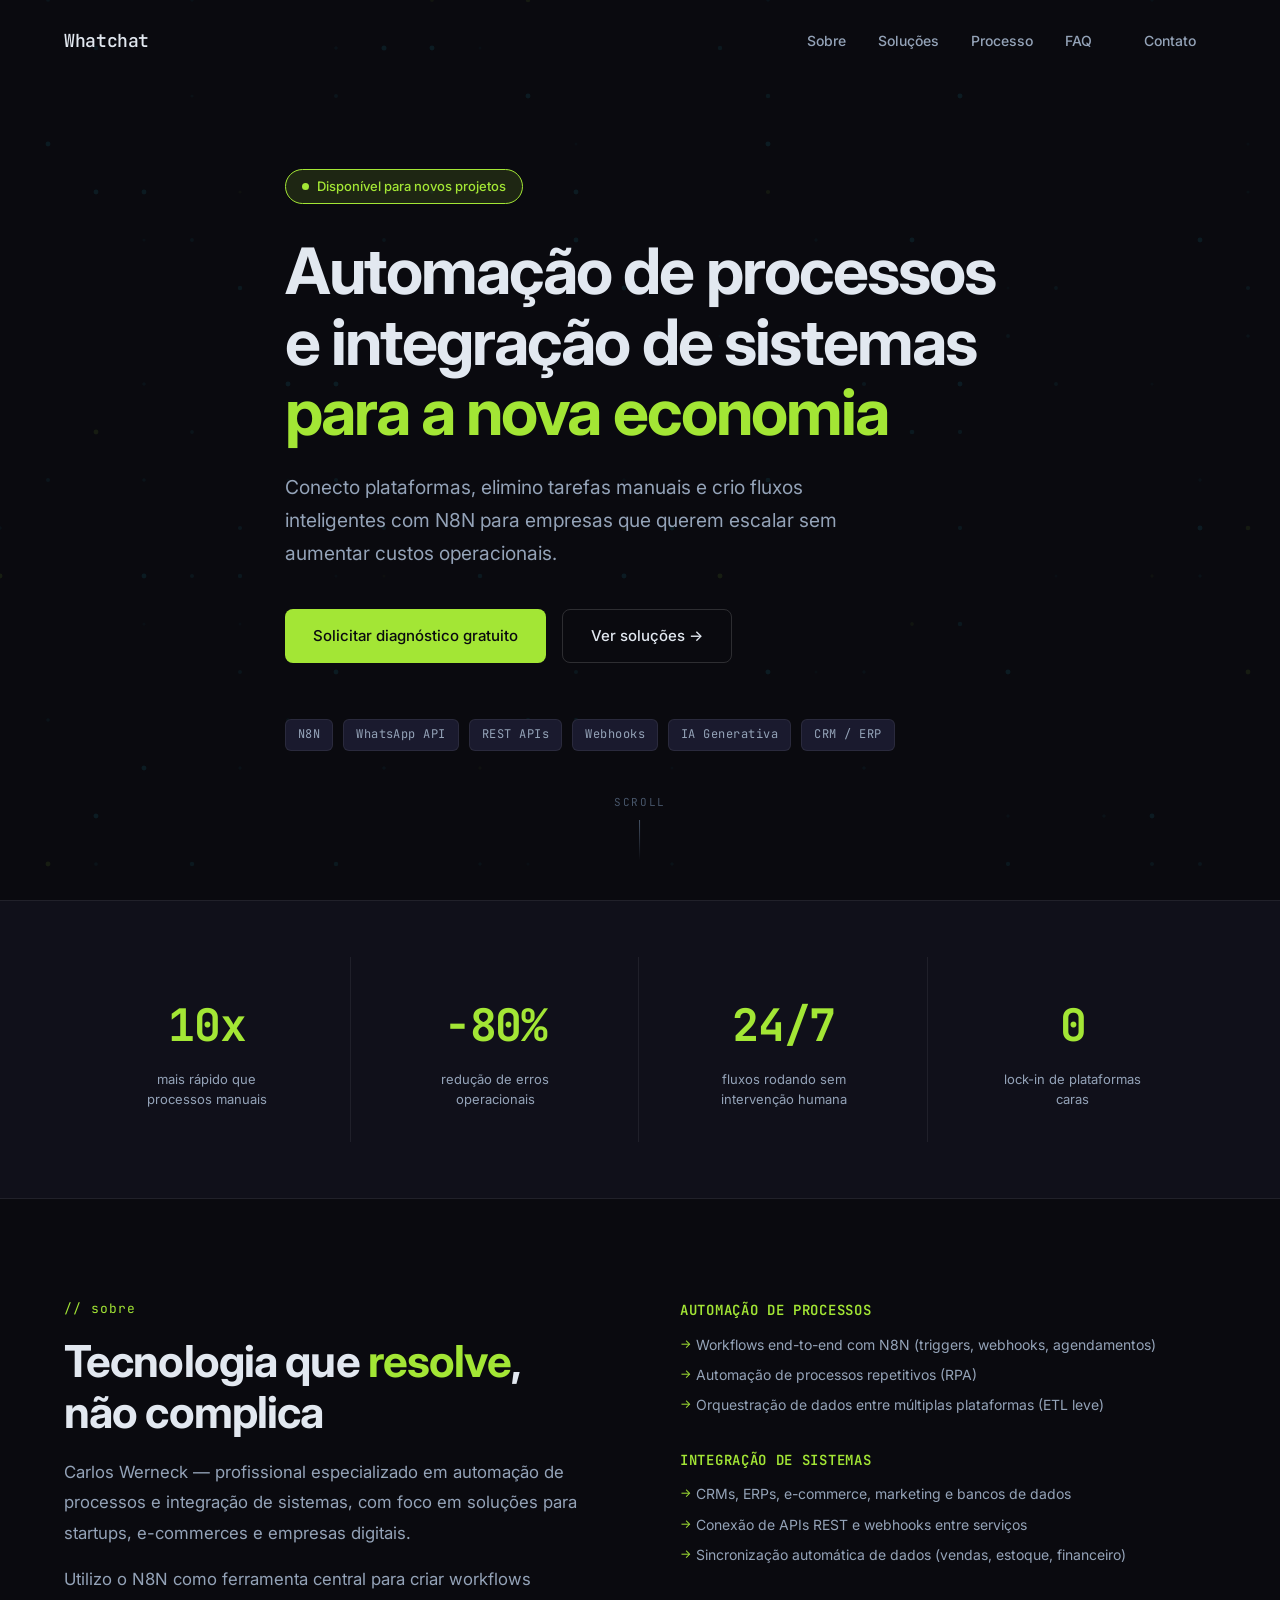
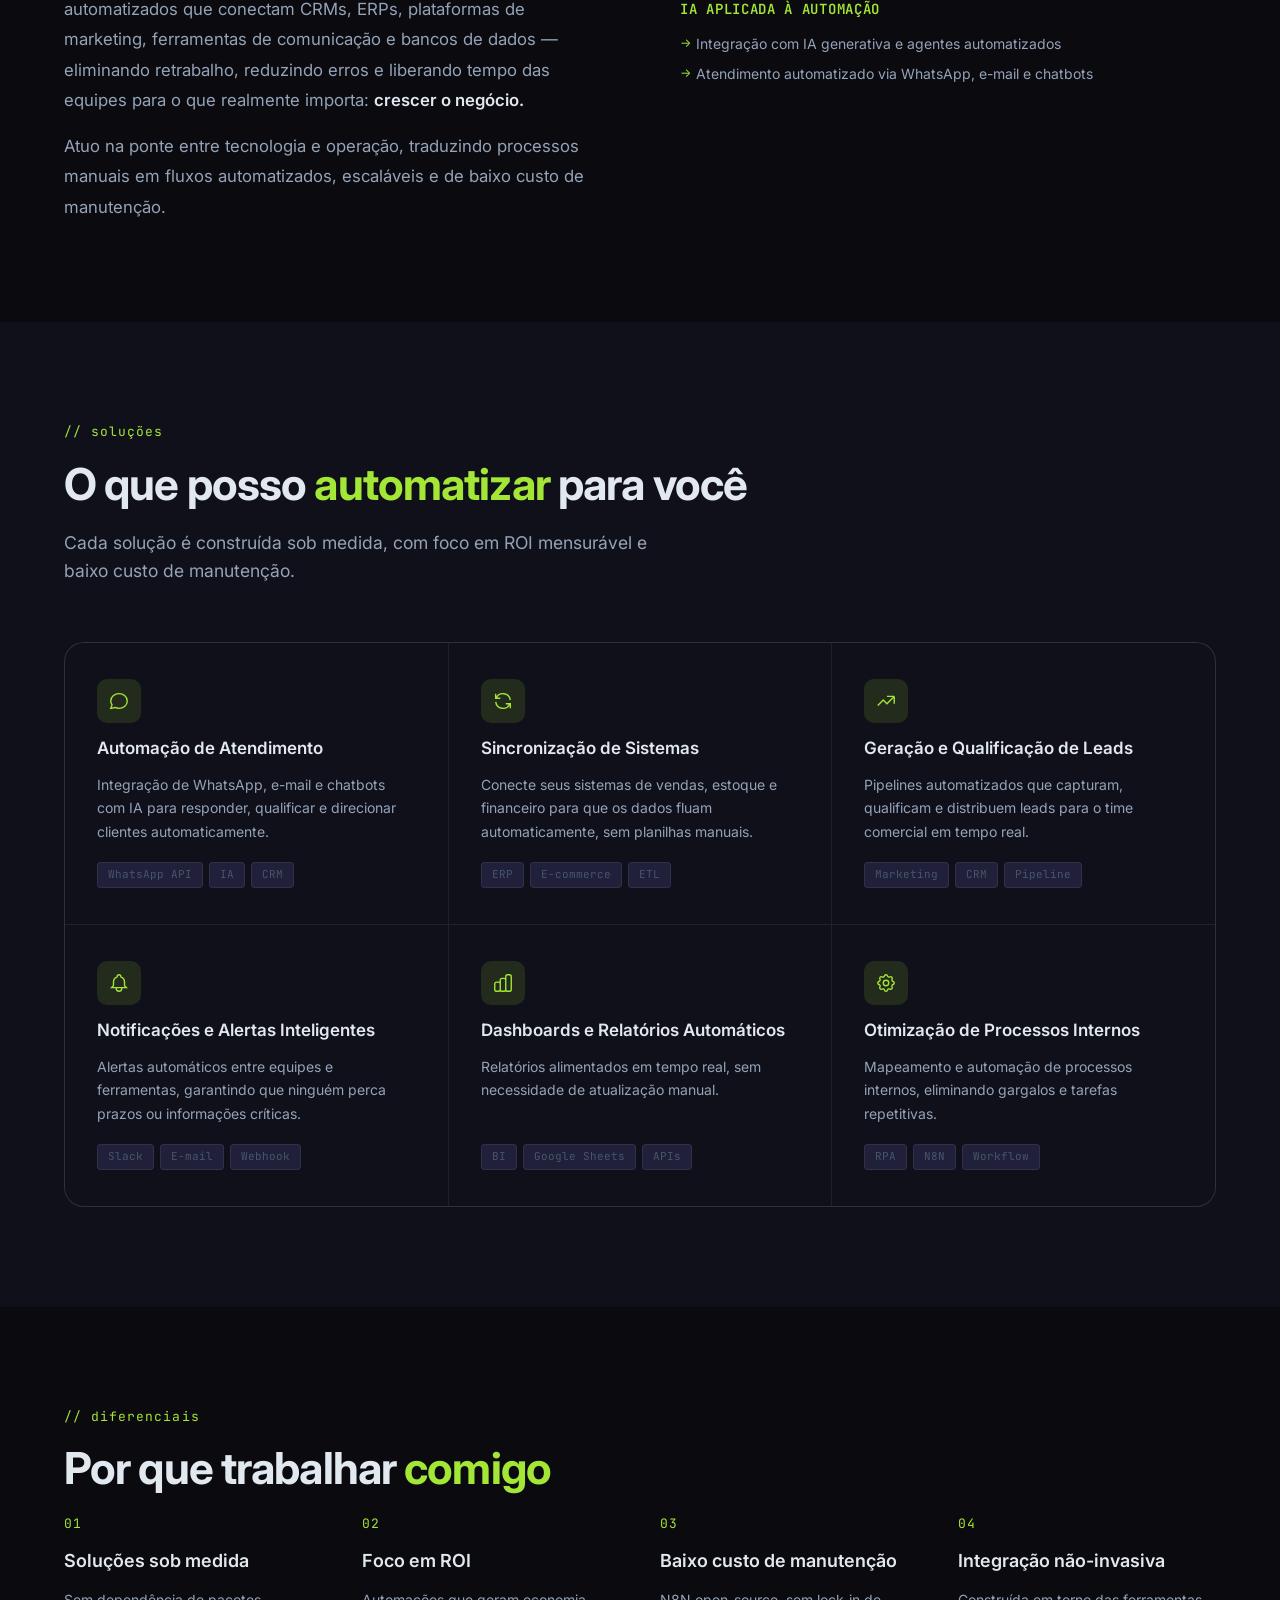
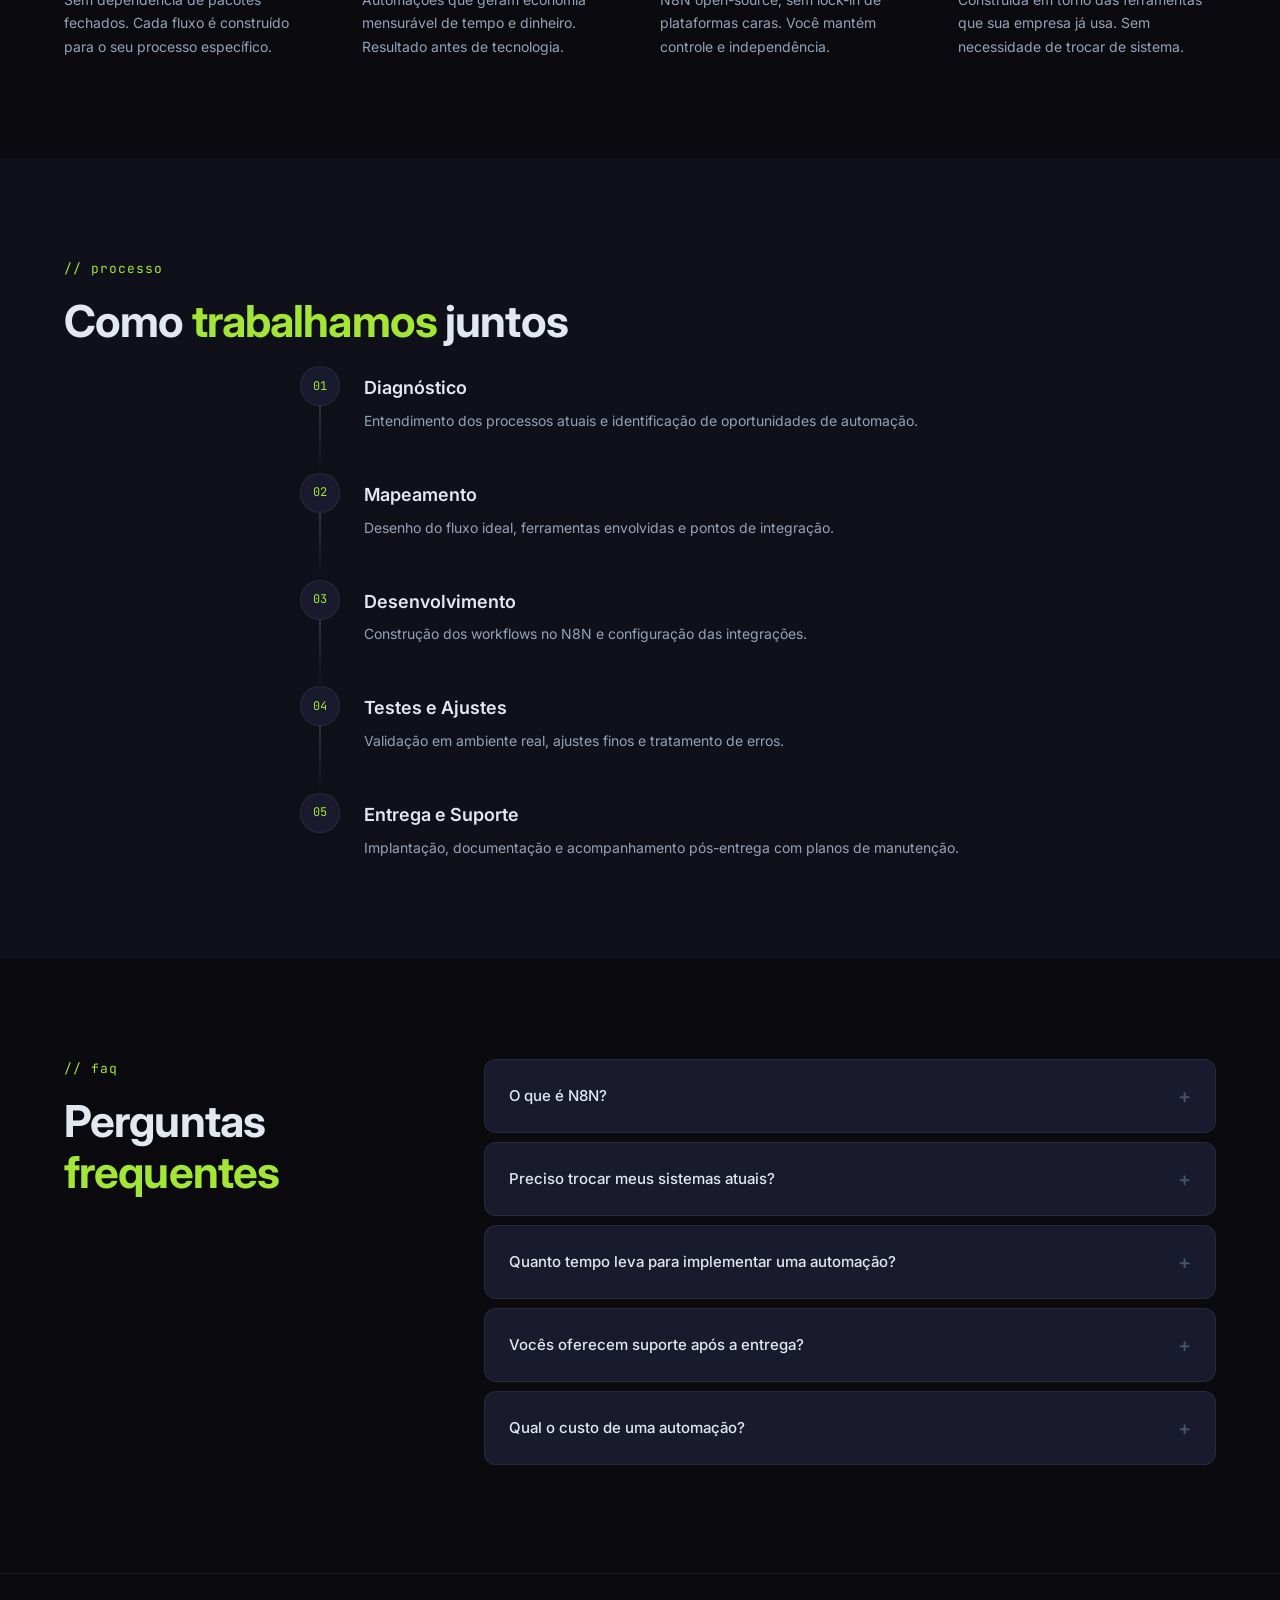
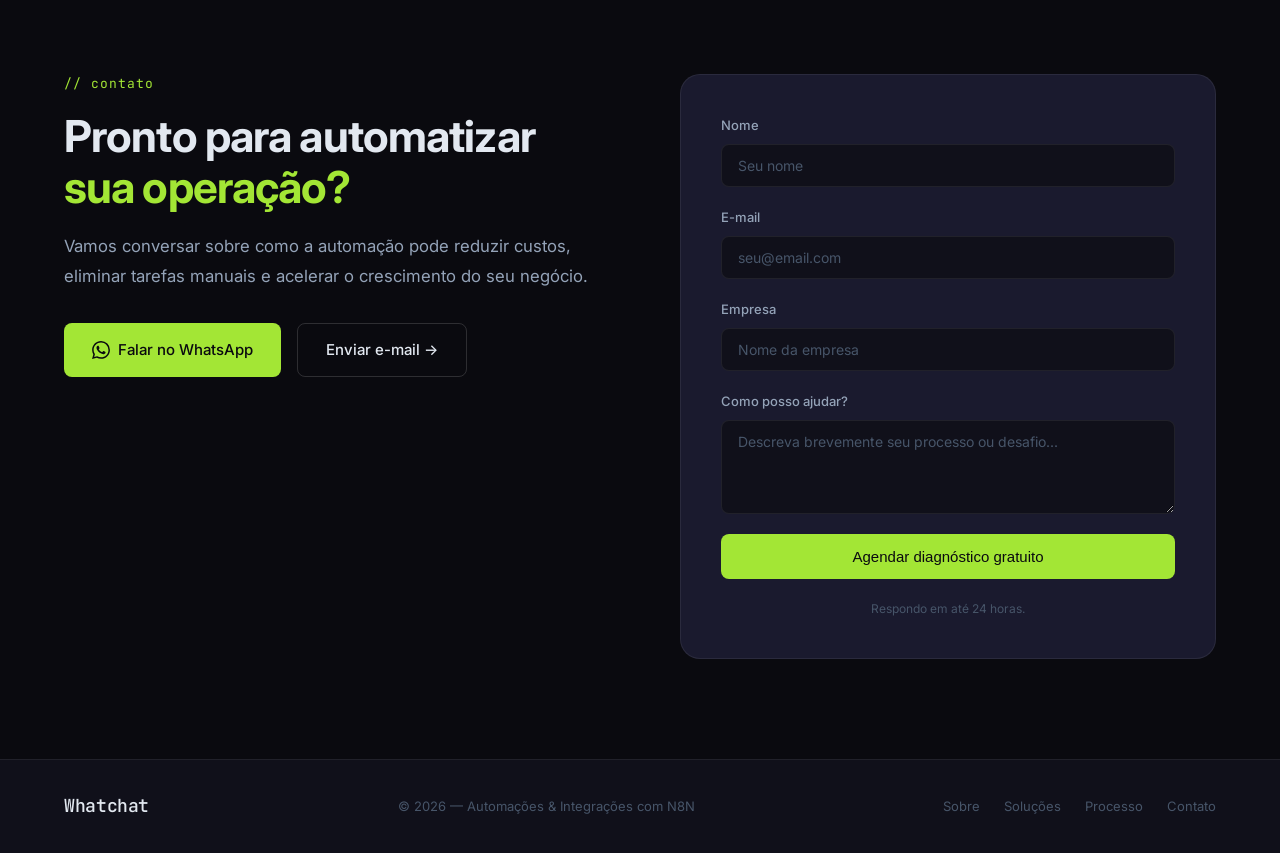
==== index.html @ e2c6237d "Initial commit — Whatchat website" ====
﻿<!DOCTYPE html>
<html lang="pt-BR">
<head>
  <meta charset="UTF-8" />
  <meta name="viewport" content="width=device-width, initial-scale=1.0" />
  <title>Whatchat</title>
  <link rel="stylesheet" href="style.css" />
  <link rel="preconnect" href="https://fonts.googleapis.com" />
  <link rel="preconnect" href="https://fonts.gstatic.com" crossorigin />
  <link href="https://fonts.googleapis.com/css2?family=Inter:wght@300;400;500;600;700&family=JetBrains+Mono:wght@400;500&display=swap" rel="stylesheet" />
</head>
<body>

  <!-- NAV -->
  <nav class="nav">
    <div class="nav__inner">
      <a href="#" class="nav__logo">
        Whatchat
      </a>
      <ul class="nav__links">
        <li><a href="#sobre">Sobre</a></li>
        <li><a href="#solucoes">Soluções</a></li>
        <li><a href="#processo">Processo</a></li>
        <li><a href="#faq">FAQ</a></li>
        <li><a href="#contato" class="btn btn--sm">Contato</a></li>
      </ul>
      <button class="nav__hamburger" aria-label="Menu" onclick="toggleMenu()">
        <span></span><span></span><span></span>
      </button>
    </div>
    <div class="nav__mobile" id="mobileMenu">
      <a href="#sobre" onclick="toggleMenu()">Sobre</a>
      <a href="#solucoes" onclick="toggleMenu()">Soluções</a>
      <a href="#processo" onclick="toggleMenu()">Processo</a>
      <a href="#faq" onclick="toggleMenu()">FAQ</a>
      <a href="#contato" onclick="toggleMenu()">Contato</a>
    </div>
  </nav>

  <!-- HERO -->
  <section class="hero" id="home">
    <div class="hero__bg">
      <canvas id="heroCanvas"></canvas>
    </div>
    <div class="container hero__content">
      <div class="hero__badge">
        <span class="badge-dot"></span> Disponível para novos projetos
      </div>
      <h1 class="hero__title">
        Automação de processos<br />
        e integração de sistemas<br />
        <span class="hero__accent">para a nova economia</span>
      </h1>
      <p class="hero__sub">
        Conecto plataformas, elimino tarefas manuais e crio fluxos inteligentes
        com N8N para empresas que querem escalar sem aumentar custos operacionais.
      </p>
      <div class="hero__ctas">
        <a href="#contato" class="btn btn--primary">Solicitar diagnóstico gratuito</a>
        <a href="#solucoes" class="btn btn--ghost">Ver soluções →</a>
      </div>
      <div class="hero__tools">
        <span class="tool-badge">N8N</span>
        <span class="tool-badge">WhatsApp API</span>
        <span class="tool-badge">REST APIs</span>
        <span class="tool-badge">Webhooks</span>
        <span class="tool-badge">IA Generativa</span>
        <span class="tool-badge">CRM / ERP</span>
      </div>
    </div>
    <div class="hero__scroll">
      <span>scroll</span>
      <div class="scroll-line"></div>
    </div>
  </section>

  <!-- STATS -->
  <section class="stats">
    <div class="container stats__grid">
      <div class="stat-card">
        <span class="stat-card__num">10x</span>
        <span class="stat-card__label">mais rápido que processos manuais</span>
      </div>
      <div class="stat-card">
        <span class="stat-card__num">-80%</span>
        <span class="stat-card__label">redução de erros operacionais</span>
      </div>
      <div class="stat-card">
        <span class="stat-card__num">24/7</span>
        <span class="stat-card__label">fluxos rodando sem intervenção humana</span>
      </div>
      <div class="stat-card">
        <span class="stat-card__num">0</span>
        <span class="stat-card__label">lock-in de plataformas caras</span>
      </div>
    </div>
  </section>

  <!-- SOBRE -->
  <section class="about section" id="sobre">
    <div class="container about__inner">
      <div class="about__text">
        <div class="section-label">// sobre</div>
        <h2 class="section-title">Tecnologia que <span class="accent">resolve</span>, não complica</h2>
        <p>
          Carlos Werneck — profissional especializado em automação de processos e integração de sistemas,
          com foco em soluções para startups, e-commerces e empresas digitais.
        </p>
        <p>
          Utilizo o N8N como ferramenta central para criar workflows automatizados que conectam
          CRMs, ERPs, plataformas de marketing, ferramentas de comunicação e bancos de dados —
          eliminando retrabalho, reduzindo erros e liberando tempo das equipes para o que realmente
          importa: <strong>crescer o negócio.</strong>
        </p>
        <p>
          Atuo na ponte entre tecnologia e operação, traduzindo processos manuais em fluxos
          automatizados, escaláveis e de baixo custo de manutenção.
        </p>
      </div>
      <div class="about__skills">
        <div class="skill-group">
          <h3>Automação de Processos</h3>
          <ul>
            <li>Workflows end-to-end com N8N (triggers, webhooks, agendamentos)</li>
            <li>Automação de processos repetitivos (RPA)</li>
            <li>Orquestração de dados entre múltiplas plataformas (ETL leve)</li>
          </ul>
        </div>
        <div class="skill-group">
          <h3>Integração de Sistemas</h3>
          <ul>
            <li>CRMs, ERPs, e-commerce, marketing e bancos de dados</li>
            <li>Conexão de APIs REST e webhooks entre serviços</li>
            <li>Sincronização automática de dados (vendas, estoque, financeiro)</li>
          </ul>
        </div>
        <div class="skill-group">
          <h3>IA Aplicada à Automação</h3>
          <ul>
            <li>Integração com IA generativa e agentes automatizados</li>
            <li>Atendimento automatizado via WhatsApp, e-mail e chatbots</li>
          </ul>
        </div>
      </div>
    </div>
  </section>

  <!-- SOLUÇÕES -->
  <section class="solutions section" id="solucoes">
    <div class="container">
      <div class="section-label">// soluções</div>
      <h2 class="section-title">O que posso <span class="accent">automatizar</span> para você</h2>
      <p class="section-sub">Cada solução é construída sob medida, com foco em ROI mensurável e baixo custo de manutenção.</p>
      <div class="solutions__grid">

        <div class="sol-card">
          <div class="sol-card__icon">
            <svg viewBox="0 0 24 24" fill="none" stroke="currentColor" stroke-width="1.5">
              <path d="M8 12h.01M12 12h.01M16 12h.01M21 12c0 4.418-4.03 8-9 8a9.863 9.863 0 01-4.255-.949L3 20l1.395-3.72C3.512 15.042 3 13.574 3 12c0-4.418 4.03-8 9-8s9 3.582 9 8z"/>
            </svg>
          </div>
          <h3>Automação de Atendimento</h3>
          <p>Integração de WhatsApp, e-mail e chatbots com IA para responder, qualificar e direcionar clientes automaticamente.</p>
          <div class="sol-card__tags">
            <span>WhatsApp API</span><span>IA</span><span>CRM</span>
          </div>
        </div>

        <div class="sol-card">
          <div class="sol-card__icon">
            <svg viewBox="0 0 24 24" fill="none" stroke="currentColor" stroke-width="1.5">
              <path d="M4 4v5h.582m15.356 2A8.001 8.001 0 004.582 9m0 0H9m11 11v-5h-.581m0 0a8.003 8.003 0 01-15.357-2m15.357 2H15"/>
            </svg>
          </div>
          <h3>Sincronização de Sistemas</h3>
          <p>Conecte seus sistemas de vendas, estoque e financeiro para que os dados fluam automaticamente, sem planilhas manuais.</p>
          <div class="sol-card__tags">
            <span>ERP</span><span>E-commerce</span><span>ETL</span>
          </div>
        </div>

        <div class="sol-card">
          <div class="sol-card__icon">
            <svg viewBox="0 0 24 24" fill="none" stroke="currentColor" stroke-width="1.5">
              <path d="M13 7h8m0 0v8m0-8l-8 8-4-4-6 6"/>
            </svg>
          </div>
          <h3>Geração e Qualificação de Leads</h3>
          <p>Pipelines automatizados que capturam, qualificam e distribuem leads para o time comercial em tempo real.</p>
          <div class="sol-card__tags">
            <span>Marketing</span><span>CRM</span><span>Pipeline</span>
          </div>
        </div>

        <div class="sol-card">
          <div class="sol-card__icon">
            <svg viewBox="0 0 24 24" fill="none" stroke="currentColor" stroke-width="1.5">
              <path d="M15 17h5l-1.405-1.405A2.032 2.032 0 0118 14.158V11a6.002 6.002 0 00-4-5.659V5a2 2 0 10-4 0v.341C7.67 6.165 6 8.388 6 11v3.159c0 .538-.214 1.055-.595 1.436L4 17h5m6 0v1a3 3 0 11-6 0v-1m6 0H9"/>
            </svg>
          </div>
          <h3>Notificações e Alertas Inteligentes</h3>
          <p>Alertas automáticos entre equipes e ferramentas, garantindo que ninguém perca prazos ou informações críticas.</p>
          <div class="sol-card__tags">
            <span>Slack</span><span>E-mail</span><span>Webhook</span>
          </div>
        </div>

        <div class="sol-card">
          <div class="sol-card__icon">
            <svg viewBox="0 0 24 24" fill="none" stroke="currentColor" stroke-width="1.5">
              <path d="M9 19v-6a2 2 0 00-2-2H5a2 2 0 00-2 2v6a2 2 0 002 2h2a2 2 0 002-2zm0 0V9a2 2 0 012-2h2a2 2 0 012 2v10m-6 0a2 2 0 002 2h2a2 2 0 002-2m0 0V5a2 2 0 012-2h2a2 2 0 012 2v14a2 2 0 01-2 2h-2a2 2 0 01-2-2z"/>
            </svg>
          </div>
          <h3>Dashboards e Relatórios Automáticos</h3>
          <p>Relatórios alimentados em tempo real, sem necessidade de atualização manual.</p>
          <div class="sol-card__tags">
            <span>BI</span><span>Google Sheets</span><span>APIs</span>
          </div>
        </div>

        <div class="sol-card">
          <div class="sol-card__icon">
            <svg viewBox="0 0 24 24" fill="none" stroke="currentColor" stroke-width="1.5">
              <path d="M10.325 4.317c.426-1.756 2.924-1.756 3.35 0a1.724 1.724 0 002.573 1.066c1.543-.94 3.31.826 2.37 2.37a1.724 1.724 0 001.065 2.572c1.756.426 1.756 2.924 0 3.35a1.724 1.724 0 00-1.066 2.573c.94 1.543-.826 3.31-2.37 2.37a1.724 1.724 0 00-2.572 1.065c-.426 1.756-2.924 1.756-3.35 0a1.724 1.724 0 00-2.573-1.066c-1.543.94-3.31-.826-2.37-2.37a1.724 1.724 0 00-1.065-2.572c-1.756-.426-1.756-2.924 0-3.35a1.724 1.724 0 001.066-2.573c-.94-1.543.826-3.31 2.37-2.37.996.608 2.296.07 2.572-1.065z"/><circle cx="12" cy="12" r="3"/>
            </svg>
          </div>
          <h3>Otimização de Processos Internos</h3>
          <p>Mapeamento e automação de processos internos, eliminando gargalos e tarefas repetitivas.</p>
          <div class="sol-card__tags">
            <span>RPA</span><span>N8N</span><span>Workflow</span>
          </div>
        </div>

      </div>
    </div>
  </section>

  <!-- DIFERENCIAIS -->
  <section class="diff section">
    <div class="container">
      <div class="section-label">// diferenciais</div>
      <h2 class="section-title">Por que trabalhar <span class="accent">comigo</span></h2>
      <div class="diff__grid">
        <div class="diff-item">
          <span class="diff-item__num">01</span>
          <h3>Soluções sob medida</h3>
          <p>Sem dependência de pacotes fechados. Cada fluxo é construído para o seu processo específico.</p>
        </div>
        <div class="diff-item">
          <span class="diff-item__num">02</span>
          <h3>Foco em ROI</h3>
          <p>Automações que geram economia mensurável de tempo e dinheiro. Resultado antes de tecnologia.</p>
        </div>
        <div class="diff-item">
          <span class="diff-item__num">03</span>
          <h3>Baixo custo de manutenção</h3>
          <p>N8N open-source, sem lock-in de plataformas caras. Você mantém controle e independência.</p>
        </div>
        <div class="diff-item">
          <span class="diff-item__num">04</span>
          <h3>Integração não-invasiva</h3>
          <p>Construída em torno das ferramentas que sua empresa já usa. Sem necessidade de trocar de sistema.</p>
        </div>
      </div>
    </div>
  </section>

  <!-- PROCESSO -->
  <section class="process section" id="processo">
    <div class="container">
      <div class="section-label">// processo</div>
      <h2 class="section-title">Como <span class="accent">trabalhamos</span> juntos</h2>
      <div class="process__steps">

        <div class="step">
          <div class="step__line"></div>
          <div class="step__num">01</div>
          <div class="step__content">
            <h3>Diagnóstico</h3>
            <p>Entendimento dos processos atuais e identificação de oportunidades de automação.</p>
          </div>
        </div>

        <div class="step">
          <div class="step__line"></div>
          <div class="step__num">02</div>
          <div class="step__content">
            <h3>Mapeamento</h3>
            <p>Desenho do fluxo ideal, ferramentas envolvidas e pontos de integração.</p>
          </div>
        </div>

        <div class="step">
          <div class="step__line"></div>
          <div class="step__num">03</div>
          <div class="step__content">
            <h3>Desenvolvimento</h3>
            <p>Construção dos workflows no N8N e configuração das integrações.</p>
          </div>
        </div>

        <div class="step">
          <div class="step__line"></div>
          <div class="step__num">04</div>
          <div class="step__content">
            <h3>Testes e Ajustes</h3>
            <p>Validação em ambiente real, ajustes finos e tratamento de erros.</p>
          </div>
        </div>

        <div class="step">
          <div class="step__num">05</div>
          <div class="step__content">
            <h3>Entrega e Suporte</h3>
            <p>Implantação, documentação e acompanhamento pós-entrega com planos de manutenção.</p>
          </div>
        </div>

      </div>
    </div>
  </section>

  <!-- FAQ -->
  <section class="faq section" id="faq">
    <div class="container faq__inner">
      <div>
        <div class="section-label">// faq</div>
        <h2 class="section-title">Perguntas <span class="accent">frequentes</span></h2>
      </div>
      <div class="faq__list">

        <details class="faq-item">
          <summary>O que é N8N?</summary>
          <p>É uma ferramenta open-source de automação de fluxos de trabalho, que permite conectar diferentes sistemas e criar processos automatizados sem necessidade de grandes desenvolvimentos de código.</p>
        </details>

        <details class="faq-item">
          <summary>Preciso trocar meus sistemas atuais?</summary>
          <p>Não. A automação é construída em torno das ferramentas que sua empresa já utiliza. A ideia é conectar o que existe, não substituir.</p>
        </details>

        <details class="faq-item">
          <summary>Quanto tempo leva para implementar uma automação?</summary>
          <p>Depende da complexidade, mas a maioria dos projetos vai de poucos dias a algumas semanas. O diagnóstico inicial já dá uma estimativa clara.</p>
        </details>

        <details class="faq-item">
          <summary>Vocês oferecem suporte após a entrega?</summary>
          <p>Sim, com planos de manutenção e ajustes contínuos para garantir que os fluxos continuem funcionando conforme sua operação evolui.</p>
        </details>

        <details class="faq-item">
          <summary>Qual o custo de uma automação?</summary>
          <p>Cada projeto é precificado de acordo com a complexidade e escopo. O diagnóstico gratuito serve justamente para entender o que precisa ser feito antes de qualquer proposta.</p>
        </details>

      </div>
    </div>
  </section>

  <!-- CTA FINAL -->
  <section class="cta-final section" id="contato">
    <div class="container cta-final__inner">
      <div class="cta-final__text">
        <div class="section-label">// contato</div>
        <h2 class="section-title">Pronto para automatizar<br /><span class="accent">sua operação?</span></h2>
        <p>Vamos conversar sobre como a automação pode reduzir custos, eliminar tarefas manuais e acelerar o crescimento do seu negócio.</p>
        <div class="cta-final__btns">
          <a href="https://wa.me/5521995132305" class="btn btn--primary" target="_blank" rel="noopener">
            <svg viewBox="0 0 24 24" fill="currentColor" width="18" height="18"><path d="M17.472 14.382c-.297-.149-1.758-.867-2.03-.967-.273-.099-.471-.148-.67.15-.197.297-.767.966-.94 1.164-.173.199-.347.223-.644.075-.297-.15-1.255-.463-2.39-1.475-.883-.788-1.48-1.761-1.653-2.059-.173-.297-.018-.458.13-.606.134-.133.298-.347.446-.52.149-.174.198-.298.298-.497.099-.198.05-.371-.025-.52-.075-.149-.669-1.612-.916-2.207-.242-.579-.487-.5-.669-.51-.173-.008-.371-.01-.57-.01-.198 0-.52.074-.792.372-.272.297-1.04 1.016-1.04 2.479 0 1.462 1.065 2.875 1.213 3.074.149.198 2.096 3.2 5.077 4.487.709.306 1.262.489 1.694.625.712.227 1.36.195 1.871.118.571-.085 1.758-.719 2.006-1.413.248-.694.248-1.289.173-1.413-.074-.124-.272-.198-.57-.347m-5.421 7.403h-.004a9.87 9.87 0 01-5.031-1.378l-.361-.214-3.741.982.998-3.648-.235-.374a9.86 9.86 0 01-1.51-5.26c.001-5.45 4.436-9.884 9.888-9.884 2.64 0 5.122 1.03 6.988 2.898a9.825 9.825 0 012.893 6.994c-.003 5.45-4.437 9.884-9.885 9.884m8.413-18.297A11.815 11.815 0 0012.05 0C5.495 0 .16 5.335.157 11.892c0 2.096.547 4.142 1.588 5.945L.057 24l6.305-1.654a11.882 11.882 0 005.683 1.448h.005c6.554 0 11.89-5.335 11.893-11.893a11.821 11.821 0 00-3.48-8.413z"/></svg>
            Falar no WhatsApp
          </a>
          <a href="mailto:carloswerneck19@gmail.com" class="btn btn--ghost">Enviar e-mail →</a>
        </div>
      </div>
      <form class="contact-form" onsubmit="handleForm(event)">
        <div class="form-group">
          <label for="name">Nome</label>
          <input type="text" id="name" placeholder="Seu nome" required />
        </div>
        <div class="form-group">
          <label for="email">E-mail</label>
          <input type="email" id="email" placeholder="seu@email.com" required />
        </div>
        <div class="form-group">
          <label for="company">Empresa</label>
          <input type="text" id="company" placeholder="Nome da empresa" />
        </div>
        <div class="form-group">
          <label for="message">Como posso ajudar?</label>
          <textarea id="message" rows="4" placeholder="Descreva brevemente seu processo ou desafio..."></textarea>
        </div>
        <button type="submit" class="btn btn--primary btn--full">Agendar diagnóstico gratuito</button>
        <p class="form-note">Respondo em até 24 horas.</p>
      </form>
    </div>
  </section>

  <!-- FOOTER -->
  <footer class="footer">
    <div class="container footer__inner">
      <a href="#" class="nav__logo">
        Whatchat
      </a>
      <p class="footer__copy">© 2026 — Automações & Integrações com N8N</p>
      <div class="footer__links">
        <a href="#sobre">Sobre</a>
        <a href="#solucoes">Soluções</a>
        <a href="#processo">Processo</a>
        <a href="#contato">Contato</a>
      </div>
    </div>
  </footer>

  <script src="main.js"></script>
</body>
</html>
---- style.css ----
/* ── Reset & Base ── */
*, *::before, *::after { box-sizing: border-box; margin: 0; padding: 0; }

:root {
  --bg: #0a0a0f;
  --bg-2: #10101a;
  --bg-3: #16162a;
  --surface: #1a1a2e;
  --surface-2: #20203a;
  --border: #ffffff12;
  --border-hover: #ffffff25;
  --accent: #a3e635;
  --accent-dim: #a3e63520;
  --accent-2: #22d3ee;
  --text: #e2e8f0;
  --text-muted: #94a3b8;
  --text-dim: #475569;
  --font: 'Inter', system-ui, sans-serif;
  --mono: 'JetBrains Mono', monospace;
  --radius: 12px;
  --radius-lg: 20px;
}

html { scroll-behavior: smooth; }

body {
  font-family: var(--font);
  background: var(--bg);
  color: var(--text);
  line-height: 1.6;
  overflow-x: hidden;
}

.container {
  max-width: 1200px;
  margin: 0 auto;
  padding: 0 24px;
}

.section { padding: 100px 0; }

/* ── Typography ── */
.section-label {
  font-family: var(--mono);
  font-size: 13px;
  color: var(--accent);
  letter-spacing: .08em;
  margin-bottom: 16px;
}

.section-title {
  font-size: clamp(2rem, 4vw, 2.75rem);
  font-weight: 700;
  line-height: 1.15;
  margin-bottom: 20px;
  letter-spacing: -.02em;
}

.section-sub {
  font-size: 1.1rem;
  color: var(--text-muted);
  max-width: 600px;
  margin-bottom: 56px;
}

.accent { color: var(--accent); }

strong { color: var(--text); font-weight: 600; }

/* ── Buttons ── */
.btn {
  display: inline-flex;
  align-items: center;
  gap: 8px;
  padding: 14px 28px;
  border-radius: 8px;
  font-size: 15px;
  font-weight: 500;
  text-decoration: none;
  cursor: pointer;
  border: none;
  transition: all .2s ease;
  white-space: nowrap;
}

.btn--primary {
  background: var(--accent);
  color: #0a0a0f;
}
.btn--primary:hover { background: #bef264; transform: translateY(-1px); }

.btn--ghost {
  background: transparent;
  color: var(--text);
  border: 1px solid var(--border-hover);
}
.btn--ghost:hover { border-color: var(--accent); color: var(--accent); }

.btn--sm { padding: 10px 20px; font-size: 14px; }
.btn--full { width: 100%; justify-content: center; }

/* ── Nav ── */
.nav {
  position: fixed;
  top: 0; left: 0; right: 0;
  z-index: 100;
  padding: 0;
  transition: background .3s, backdrop-filter .3s;
}

.nav.scrolled {
  background: rgba(10,10,15,.85);
  backdrop-filter: blur(12px);
  border-bottom: 1px solid var(--border);
}

.nav__inner {
  max-width: 1200px;
  margin: 0 auto;
  padding: 20px 24px;
  display: flex;
  align-items: center;
  justify-content: space-between;
}

.nav__logo {
  font-family: var(--mono);
  font-size: 18px;
  font-weight: 500;
  color: var(--text);
  text-decoration: none;
  letter-spacing: -.02em;
}
.logo-bracket { color: var(--text-dim); }
.logo-accent { color: var(--accent); }

.nav__links {
  display: flex;
  align-items: center;
  gap: 32px;
  list-style: none;
}

.nav__links a {
  color: var(--text-muted);
  text-decoration: none;
  font-size: 14px;
  font-weight: 500;
  transition: color .2s;
}
.nav__links a:hover { color: var(--text); }

.nav__hamburger {
  display: none;
  flex-direction: column;
  gap: 5px;
  background: none;
  border: none;
  cursor: pointer;
  padding: 4px;
}
.nav__hamburger span {
  display: block;
  width: 22px;
  height: 2px;
  background: var(--text);
  border-radius: 2px;
  transition: all .2s;
}

.nav__mobile {
  display: none;
  flex-direction: column;
  gap: 0;
  background: var(--bg-2);
  border-bottom: 1px solid var(--border);
  padding: 8px 0;
}
.nav__mobile.open { display: flex; }
.nav__mobile a {
  color: var(--text-muted);
  text-decoration: none;
  padding: 12px 24px;
  font-size: 15px;
  transition: background .15s, color .15s;
}
.nav__mobile a:hover { background: var(--surface); color: var(--text); }

/* ── Hero ── */
.hero {
  position: relative;
  min-height: 100vh;
  display: flex;
  align-items: center;
  overflow: hidden;
}

.hero__bg {
  position: absolute;
  inset: 0;
  z-index: 0;
}

#heroCanvas {
  width: 100%;
  height: 100%;
  opacity: .35;
}

.hero__content {
  position: relative;
  z-index: 1;
  padding-top: 100px;
  padding-bottom: 80px;
}

.hero__badge {
  display: inline-flex;
  align-items: center;
  gap: 8px;
  background: var(--accent-dim);
  border: 1px solid var(--accent);
  border-radius: 100px;
  padding: 6px 16px;
  font-size: 13px;
  color: var(--accent);
  font-weight: 500;
  margin-bottom: 32px;
}

.badge-dot {
  width: 7px;
  height: 7px;
  border-radius: 50%;
  background: var(--accent);
  animation: pulse 2s ease-in-out infinite;
}

@keyframes pulse {
  0%, 100% { opacity: 1; transform: scale(1); }
  50% { opacity: .6; transform: scale(.8); }
}

.hero__title {
  font-size: clamp(2.4rem, 5.5vw, 4rem);
  font-weight: 700;
  line-height: 1.1;
  letter-spacing: -.03em;
  margin-bottom: 24px;
}

.hero__accent { color: var(--accent); }

.hero__sub {
  font-size: clamp(1rem, 2vw, 1.2rem);
  color: var(--text-muted);
  max-width: 620px;
  margin-bottom: 40px;
  line-height: 1.7;
}

.hero__ctas {
  display: flex;
  gap: 16px;
  flex-wrap: wrap;
  margin-bottom: 56px;
}

.hero__tools {
  display: flex;
  flex-wrap: wrap;
  gap: 10px;
}

.tool-badge {
  font-family: var(--mono);
  font-size: 12px;
  padding: 5px 12px;
  border-radius: 6px;
  background: var(--surface);
  border: 1px solid var(--border);
  color: var(--text-muted);
  letter-spacing: .04em;
}

.hero__scroll {
  position: absolute;
  bottom: 40px;
  left: 50%;
  transform: translateX(-50%);
  display: flex;
  flex-direction: column;
  align-items: center;
  gap: 8px;
  z-index: 1;
}
.hero__scroll span {
  font-family: var(--mono);
  font-size: 11px;
  color: var(--text-dim);
  letter-spacing: .15em;
  text-transform: uppercase;
}
.scroll-line {
  width: 1px;
  height: 40px;
  background: linear-gradient(to bottom, var(--text-dim), transparent);
  animation: scrollDown 2s ease-in-out infinite;
}
@keyframes scrollDown {
  0% { transform: scaleY(0); transform-origin: top; }
  50% { transform: scaleY(1); transform-origin: top; }
  51% { transform: scaleY(1); transform-origin: bottom; }
  100% { transform: scaleY(0); transform-origin: bottom; }
}

/* ── Stats ── */
.stats {
  background: var(--bg-2);
  border-top: 1px solid var(--border);
  border-bottom: 1px solid var(--border);
  padding: 56px 0;
}

.stats__grid {
  display: grid;
  grid-template-columns: repeat(4, 1fr);
  gap: 2px;
}

.stat-card {
  display: flex;
  flex-direction: column;
  align-items: center;
  text-align: center;
  padding: 32px 24px;
  gap: 8px;
  border-right: 1px solid var(--border);
}
.stat-card:last-child { border-right: none; }

.stat-card__num {
  font-size: clamp(2rem, 4vw, 2.8rem);
  font-weight: 700;
  color: var(--accent);
  font-family: var(--mono);
  letter-spacing: -.03em;
}
.stat-card__label {
  font-size: 13px;
  color: var(--text-muted);
  max-width: 160px;
}

/* ── About ── */
.about__inner {
  display: grid;
  grid-template-columns: 1fr 1fr;
  gap: 80px;
  align-items: start;
}

.about__text p {
  color: var(--text-muted);
  margin-bottom: 16px;
  font-size: 1.05rem;
  line-height: 1.8;
}
.about__text p:last-child { margin-bottom: 0; }

.about__skills {
  display: flex;
  flex-direction: column;
  gap: 32px;
}

.skill-group h3 {
  font-size: 14px;
  font-weight: 600;
  color: var(--accent);
  font-family: var(--mono);
  letter-spacing: .05em;
  text-transform: uppercase;
  margin-bottom: 12px;
}

.skill-group ul {
  list-style: none;
  display: flex;
  flex-direction: column;
  gap: 8px;
}

.skill-group li {
  font-size: 14px;
  color: var(--text-muted);
  padding-left: 16px;
  position: relative;
}
.skill-group li::before {
  content: '→';
  position: absolute;
  left: 0;
  color: var(--accent);
  font-size: 12px;
}

/* ── Solutions ── */
.solutions { background: var(--bg-2); }

.solutions__grid {
  display: grid;
  grid-template-columns: repeat(3, 1fr);
  gap: 1px;
  background: var(--border);
  border: 1px solid var(--border);
  border-radius: var(--radius-lg);
  overflow: hidden;
}

.sol-card {
  background: var(--bg-2);
  padding: 36px 32px;
  display: flex;
  flex-direction: column;
  gap: 14px;
  transition: background .2s;
}
.sol-card:hover { background: var(--surface); }

.sol-card__icon {
  width: 44px;
  height: 44px;
  background: var(--accent-dim);
  border-radius: 10px;
  display: flex;
  align-items: center;
  justify-content: center;
  color: var(--accent);
  flex-shrink: 0;
}
.sol-card__icon svg { width: 22px; height: 22px; }

.sol-card h3 {
  font-size: 17px;
  font-weight: 600;
  line-height: 1.3;
}

.sol-card p {
  font-size: 14px;
  color: var(--text-muted);
  line-height: 1.7;
  flex: 1;
}

.sol-card__tags {
  display: flex;
  flex-wrap: wrap;
  gap: 6px;
  margin-top: 4px;
}
.sol-card__tags span {
  font-size: 11px;
  font-family: var(--mono);
  padding: 3px 10px;
  border-radius: 4px;
  background: var(--surface-2);
  color: var(--text-dim);
  border: 1px solid var(--border);
}

/* ── Diferenciais ── */
.diff__grid {
  display: grid;
  grid-template-columns: repeat(4, 1fr);
  gap: 40px;
}

.diff-item {
  display: flex;
  flex-direction: column;
  gap: 12px;
}

.diff-item__num {
  font-family: var(--mono);
  font-size: 13px;
  color: var(--accent);
  letter-spacing: .1em;
}

.diff-item h3 {
  font-size: 18px;
  font-weight: 600;
}

.diff-item p {
  font-size: 14px;
  color: var(--text-muted);
  line-height: 1.7;
}

/* ── Process ── */
.process { background: var(--bg-2); }

.process__steps {
  display: flex;
  flex-direction: column;
  gap: 0;
  max-width: 680px;
  margin: 0 auto;
}

.step {
  display: grid;
  grid-template-columns: 40px 1fr;
  gap: 24px;
  align-items: start;
  position: relative;
  padding-bottom: 40px;
}
.step:last-child { padding-bottom: 0; }

.step__line {
  position: absolute;
  left: 19px;
  top: 40px;
  bottom: 0;
  width: 2px;
  background: linear-gradient(to bottom, var(--border-hover), transparent);
}

.step__num {
  width: 40px;
  height: 40px;
  border-radius: 50%;
  background: var(--surface);
  border: 1px solid var(--border);
  display: flex;
  align-items: center;
  justify-content: center;
  font-family: var(--mono);
  font-size: 12px;
  color: var(--accent);
  flex-shrink: 0;
  position: relative;
  z-index: 1;
}

.step__content { padding-top: 8px; }
.step__content h3 {
  font-size: 18px;
  font-weight: 600;
  margin-bottom: 6px;
}
.step__content p {
  font-size: 14px;
  color: var(--text-muted);
  line-height: 1.7;
}

/* ── FAQ ── */
.faq__inner {
  display: grid;
  grid-template-columns: 340px 1fr;
  gap: 80px;
  align-items: start;
}

.faq__list {
  display: flex;
  flex-direction: column;
  gap: 1px;
}

.faq-item {
  background: var(--surface);
  border: 1px solid var(--border);
  border-radius: var(--radius);
  overflow: hidden;
  margin-bottom: 8px;
}

.faq-item summary {
  cursor: pointer;
  padding: 20px 24px;
  font-size: 15px;
  font-weight: 500;
  list-style: none;
  display: flex;
  justify-content: space-between;
  align-items: center;
  transition: color .2s;
  user-select: none;
}
.faq-item summary::-webkit-details-marker { display: none; }
.faq-item summary::after {
  content: '+';
  font-size: 20px;
  color: var(--text-dim);
  flex-shrink: 0;
  transition: transform .2s;
}
.faq-item[open] summary::after { transform: rotate(45deg); }
.faq-item summary:hover { color: var(--accent); }

.faq-item p {
  padding: 0 24px 20px;
  font-size: 14px;
  color: var(--text-muted);
  line-height: 1.75;
}

/* ── CTA Final ── */
.cta-final {
  background: var(--bg);
  border-top: 1px solid var(--border);
}

.cta-final__inner {
  display: grid;
  grid-template-columns: 1fr 1fr;
  gap: 80px;
  align-items: start;
}

.cta-final__text p {
  color: var(--text-muted);
  font-size: 1.05rem;
  line-height: 1.75;
  margin-bottom: 32px;
}

.cta-final__btns {
  display: flex;
  gap: 16px;
  flex-wrap: wrap;
}

/* ── Contact Form ── */
.contact-form {
  background: var(--surface);
  border: 1px solid var(--border);
  border-radius: var(--radius-lg);
  padding: 40px;
  display: flex;
  flex-direction: column;
  gap: 20px;
}

.form-group {
  display: flex;
  flex-direction: column;
  gap: 8px;
}

.form-group label {
  font-size: 13px;
  font-weight: 500;
  color: var(--text-muted);
}

.form-group input,
.form-group textarea {
  background: var(--bg-2);
  border: 1px solid var(--border);
  border-radius: 8px;
  padding: 12px 16px;
  font-size: 14px;
  color: var(--text);
  font-family: var(--font);
  outline: none;
  transition: border-color .2s;
  resize: vertical;
}

.form-group input::placeholder,
.form-group textarea::placeholder { color: var(--text-dim); }

.form-group input:focus,
.form-group textarea:focus { border-color: var(--accent); }

.form-note {
  font-size: 12px;
  color: var(--text-dim);
  text-align: center;
}

/* ── Footer ── */
.footer {
  background: var(--bg-2);
  border-top: 1px solid var(--border);
  padding: 32px 0;
}

.footer__inner {
  display: flex;
  align-items: center;
  justify-content: space-between;
  gap: 24px;
  flex-wrap: wrap;
}

.footer__copy {
  font-size: 13px;
  color: var(--text-dim);
}

.footer__links {
  display: flex;
  gap: 24px;
}
.footer__links a {
  font-size: 13px;
  color: var(--text-dim);
  text-decoration: none;
  transition: color .2s;
}
.footer__links a:hover { color: var(--text); }

/* ── Responsive ── */
@media (max-width: 1024px) {
  .stats__grid { grid-template-columns: repeat(2, 1fr); }
  .stat-card:nth-child(2) { border-right: none; }
  .stat-card:nth-child(3) { border-top: 1px solid var(--border); }
  .stat-card:nth-child(4) { border-top: 1px solid var(--border); border-right: none; }

  .about__inner { grid-template-columns: 1fr; gap: 48px; }
  .solutions__grid { grid-template-columns: repeat(2, 1fr); }
  .diff__grid { grid-template-columns: repeat(2, 1fr); gap: 32px; }
  .faq__inner { grid-template-columns: 1fr; gap: 48px; }
  .cta-final__inner { grid-template-columns: 1fr; gap: 48px; }
}

@media (max-width: 768px) {
  .section { padding: 72px 0; }
  .nav__links { display: none; }
  .nav__hamburger { display: flex; }
  .solutions__grid { grid-template-columns: 1fr; }
  .diff__grid { grid-template-columns: 1fr; }
  .stats__grid { grid-template-columns: 1fr 1fr; }
  .hero__ctas { flex-direction: column; align-items: flex-start; }
  .footer__inner { flex-direction: column; align-items: flex-start; }
  .contact-form { padding: 28px 20px; }
  .cta-final__btns { flex-direction: column; }
}

@media (max-width: 480px) {
  .stats__grid { grid-template-columns: 1fr; }
  .stat-card { border-right: none; border-bottom: 1px solid var(--border); }
  .stat-card:last-child { border-bottom: none; }
}
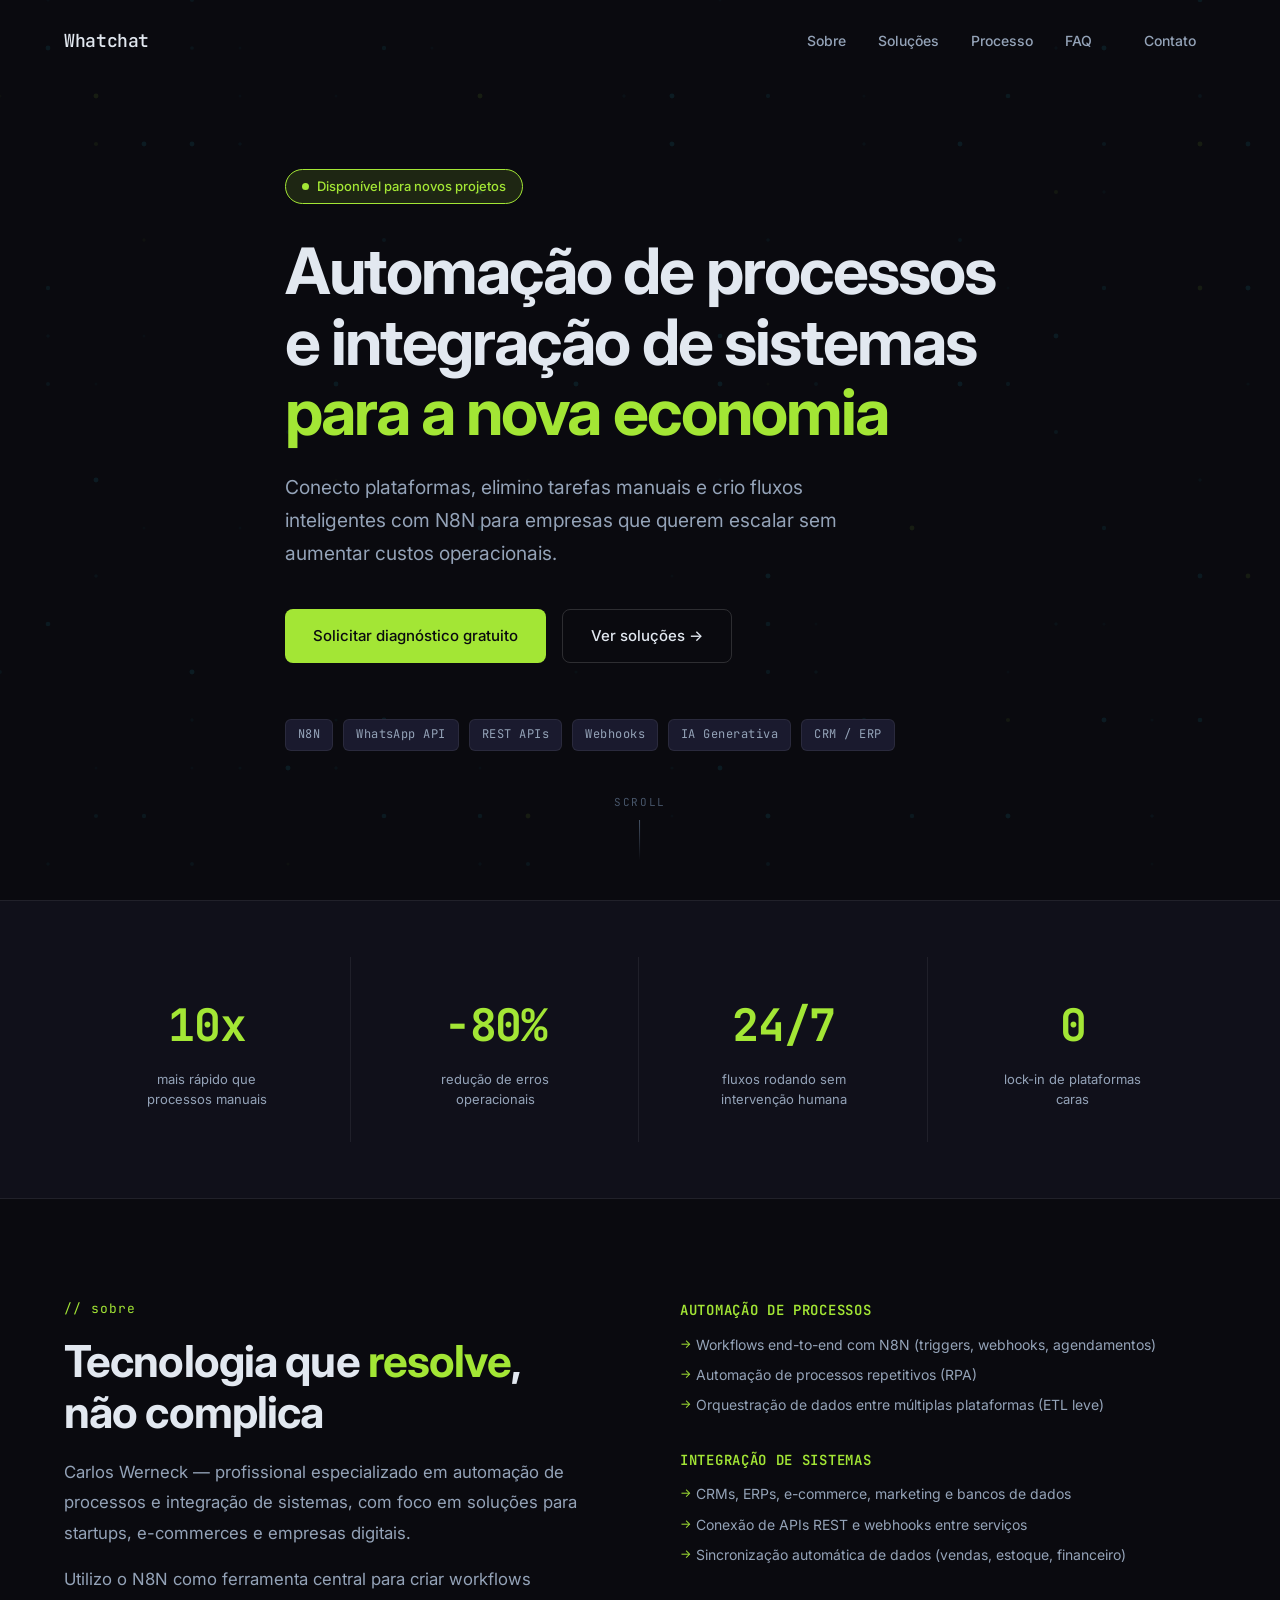
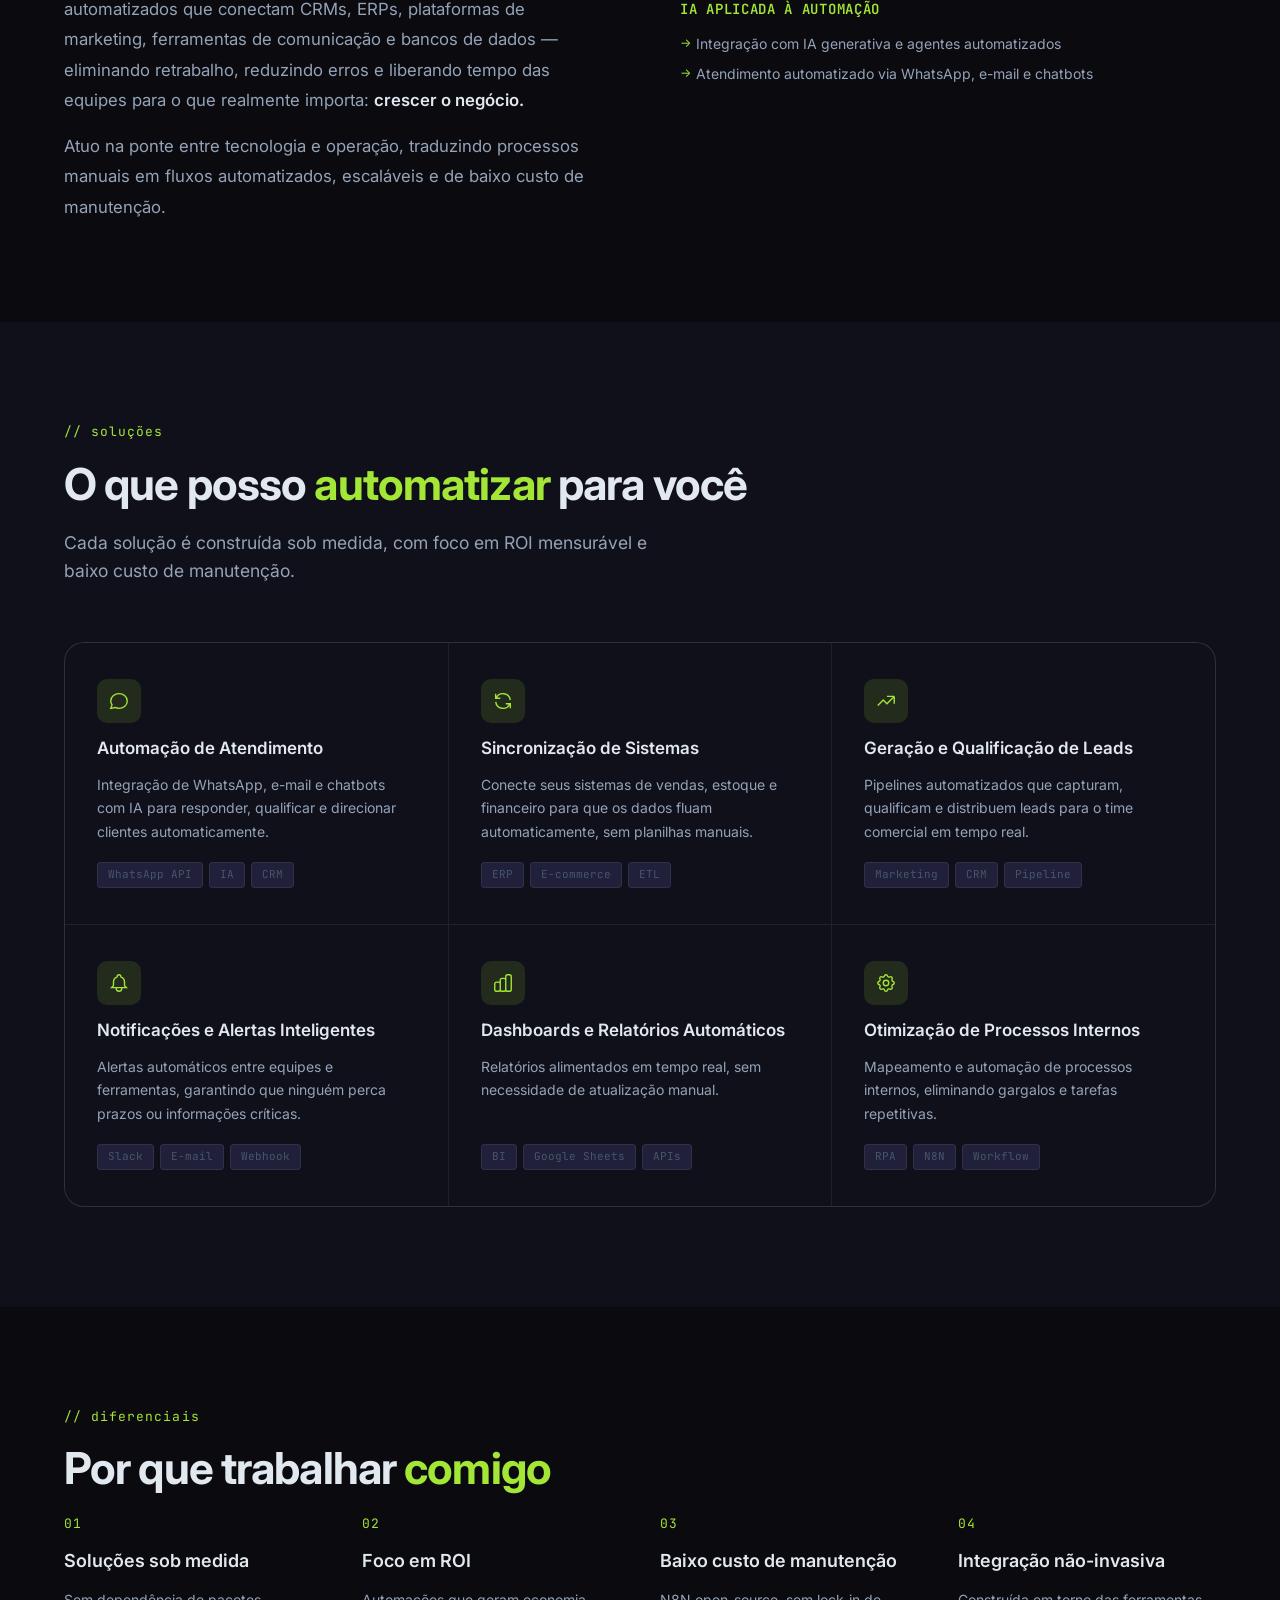
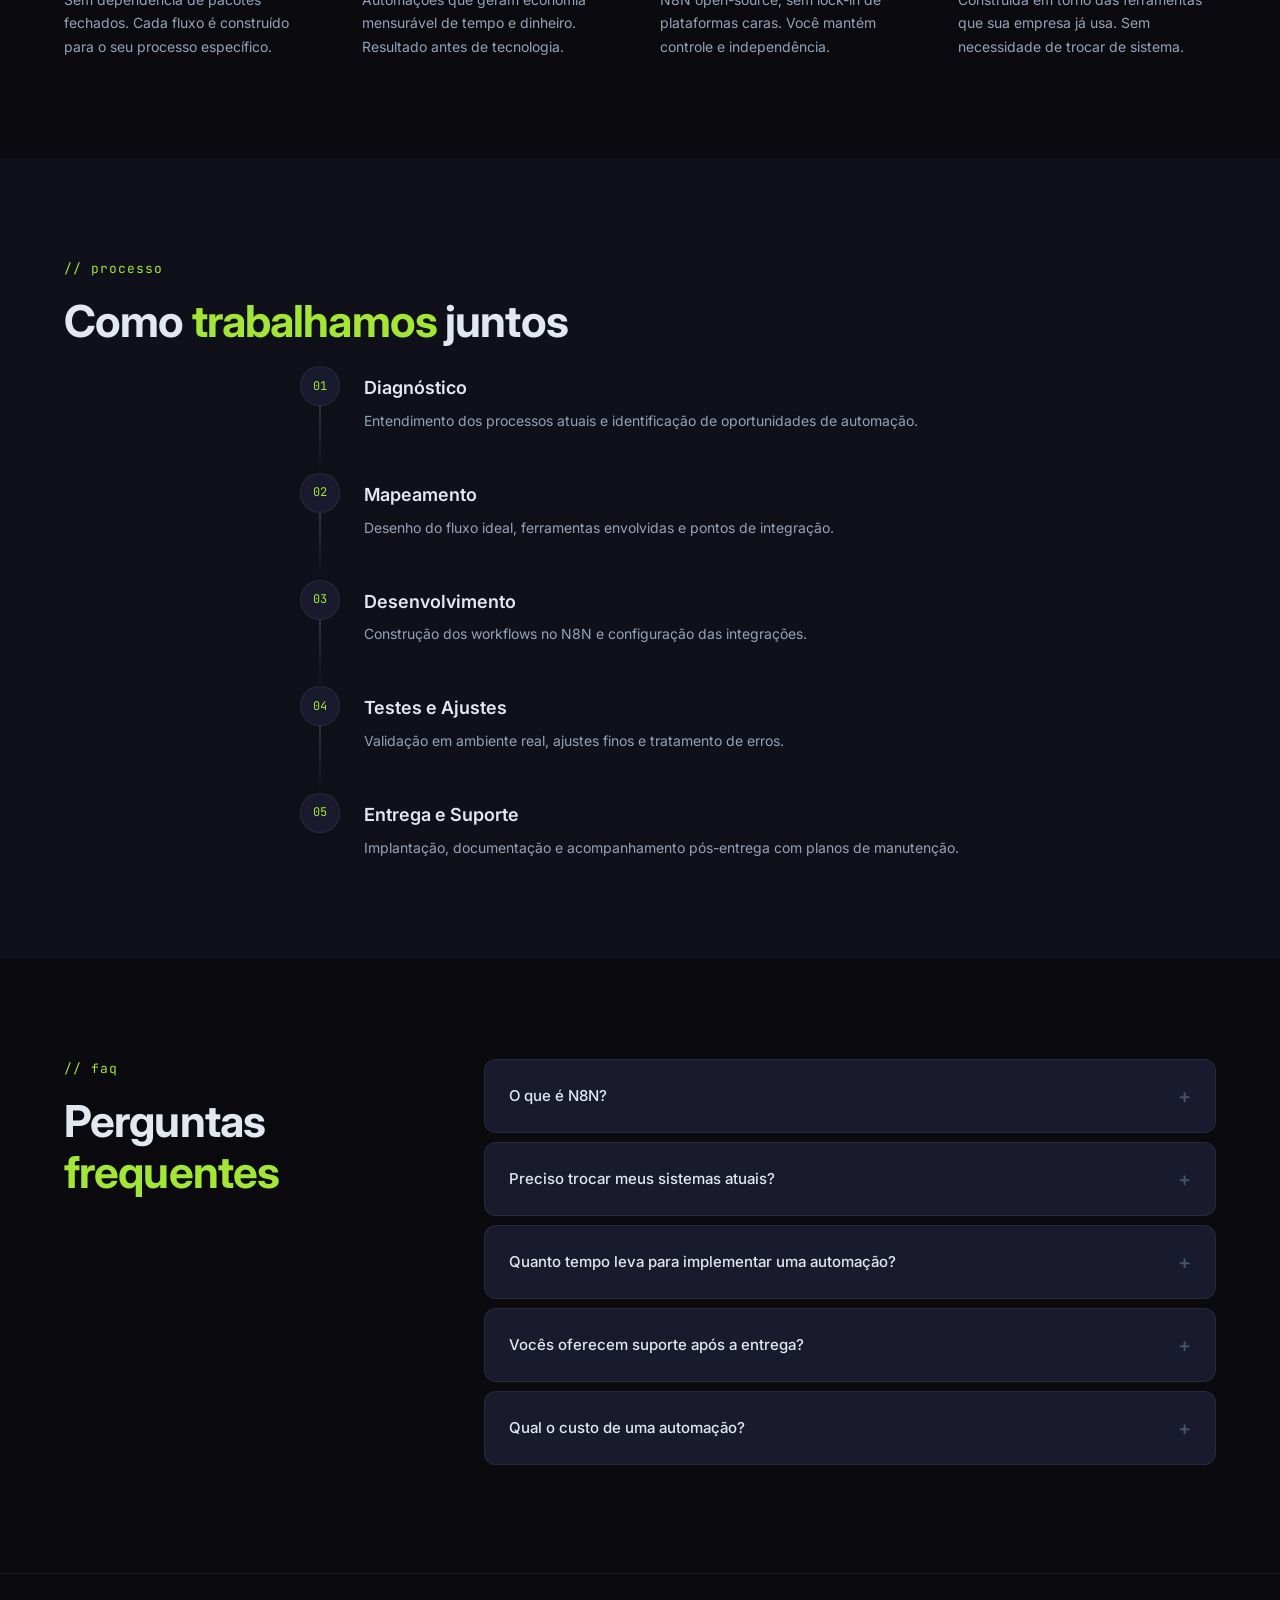
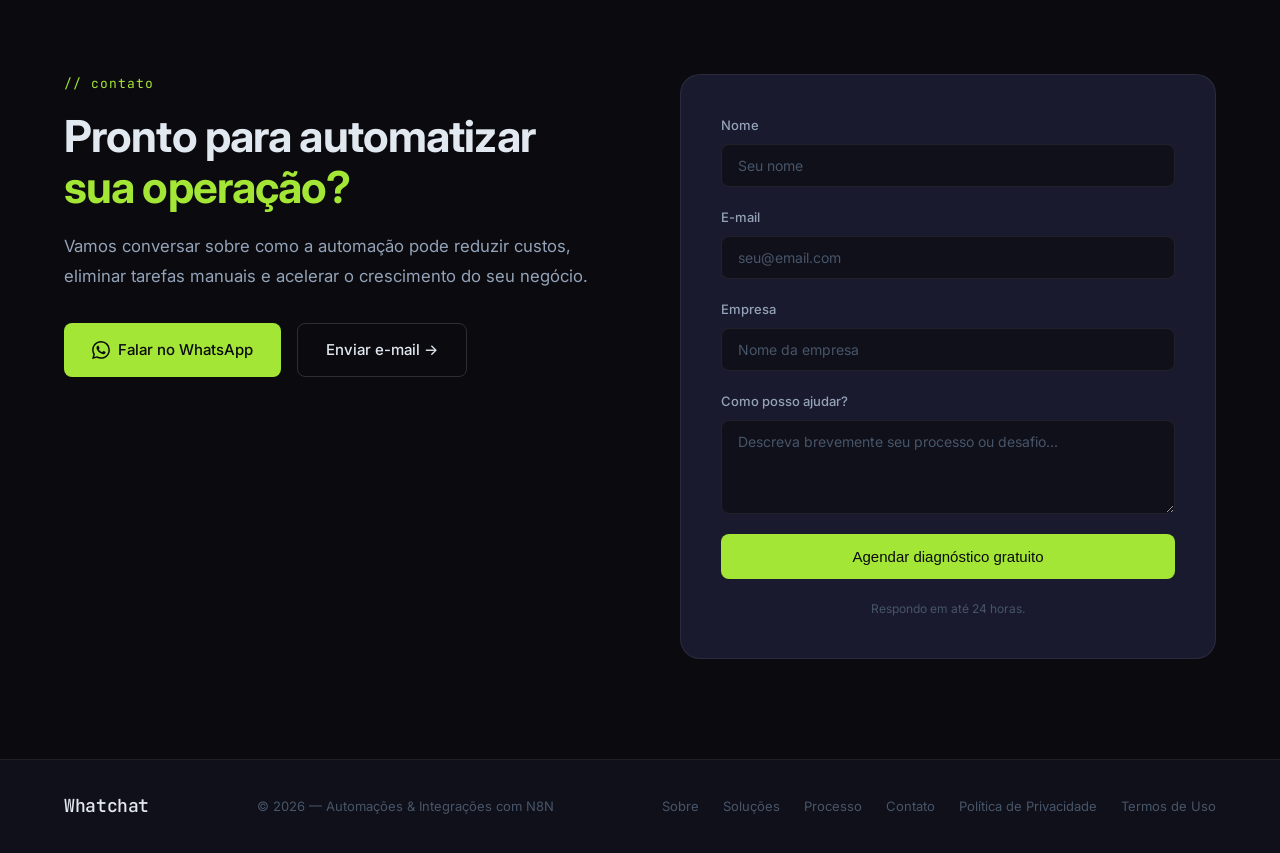
==== commit 16041672: "Add privacy policy and terms of use pages with footer links Co-Authored-By: Claude Sonnet 4.6 <norep" ====
--- a/index.html
+++ b/index.html
@@ -408,6 +408,8 @@
         <a href="#solucoes">Soluções</a>
         <a href="#processo">Processo</a>
         <a href="#contato">Contato</a>
+        <a href="/privacidade.html">Política de Privacidade</a>
+        <a href="/termos.html">Termos de Uso</a>
       </div>
     </div>
   </footer>
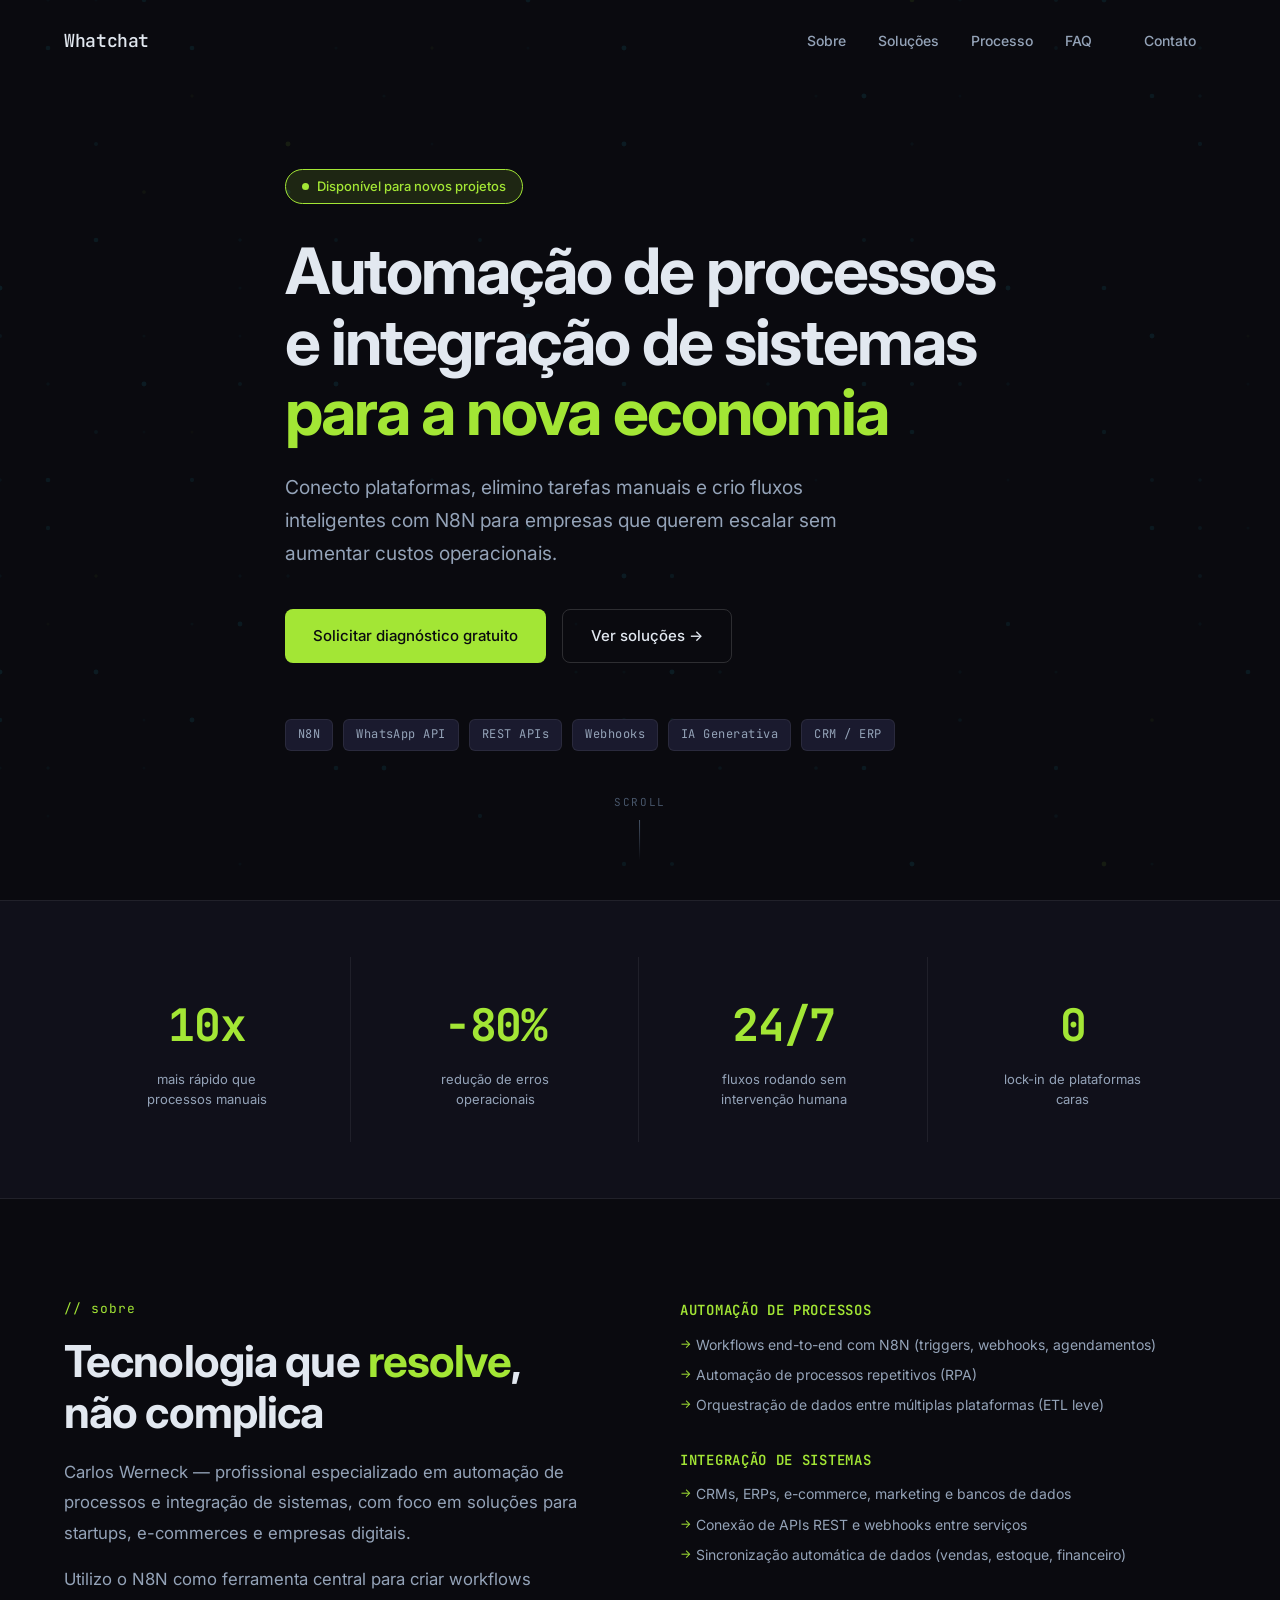
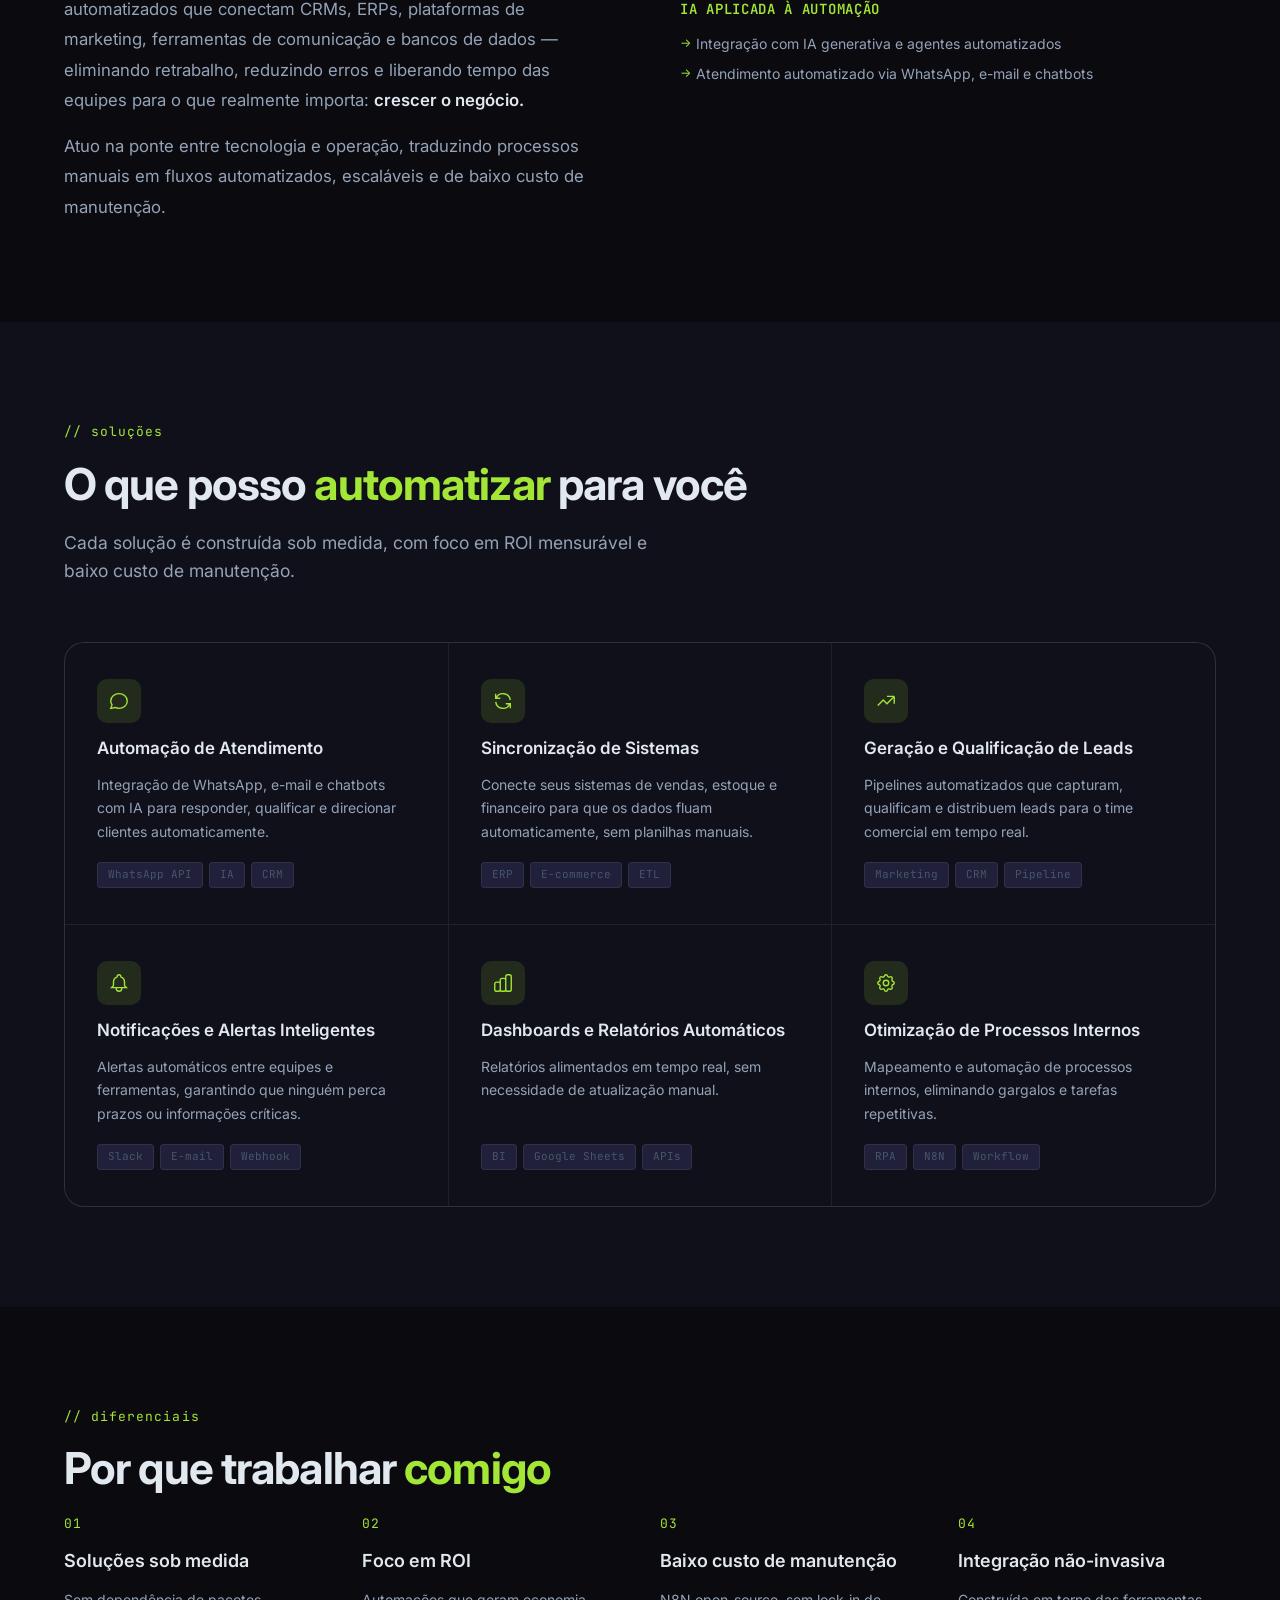
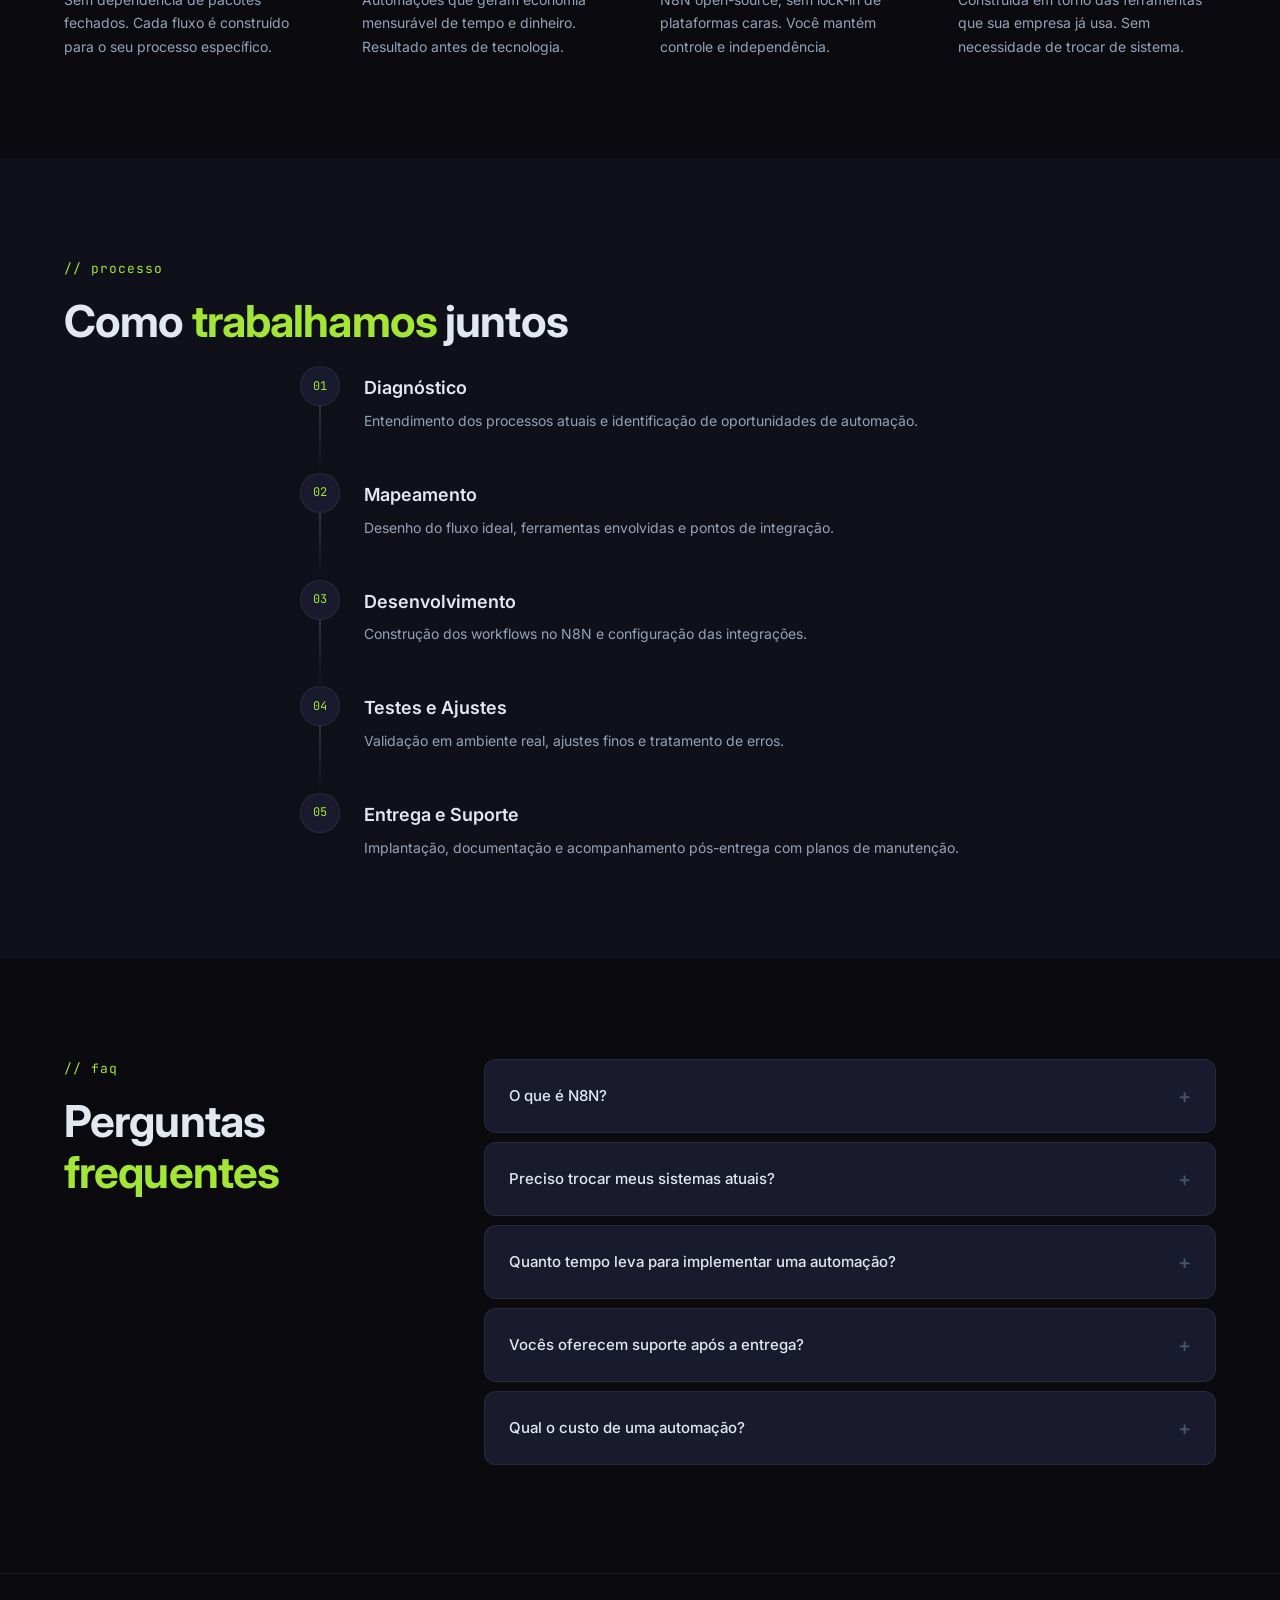
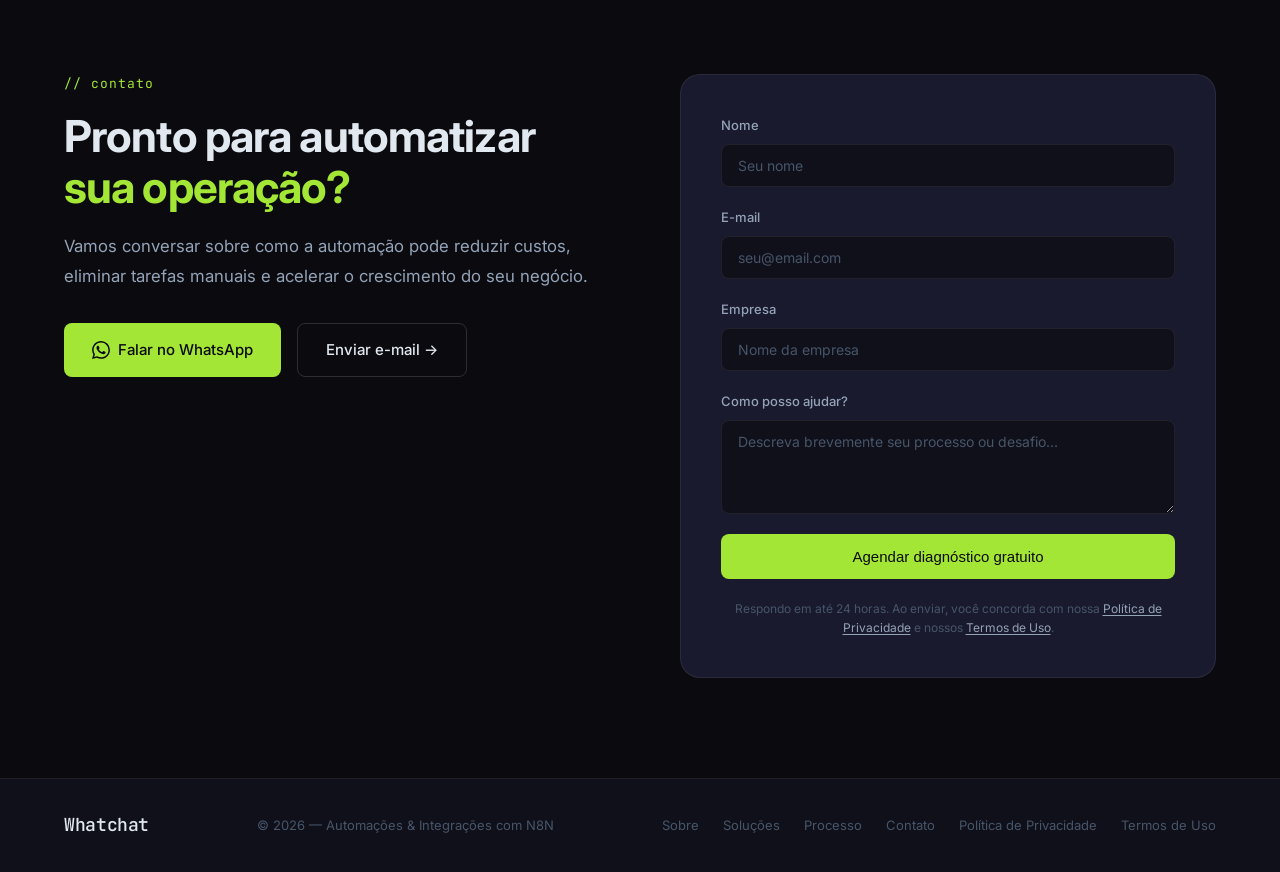
==== commit 8db6df26: "Add privacy/terms links inside contact form note Co-Authored-By: Claude Sonnet 4.6 <noreply@anthropi" ====
--- a/index.html
+++ b/index.html
@@ -391,7 +391,7 @@
           <textarea id="message" rows="4" placeholder="Descreva brevemente seu processo ou desafio..."></textarea>
         </div>
         <button type="submit" class="btn btn--primary btn--full">Agendar diagnóstico gratuito</button>
-        <p class="form-note">Respondo em até 24 horas.</p>
+        <p class="form-note">Respondo em até 24 horas. Ao enviar, você concorda com nossa <a href="/privacidade.html">Política de Privacidade</a> e nossos <a href="/termos.html">Termos de Uso</a>.</p>
       </form>
     </div>
   </section>
--- a/style.css
+++ b/style.css
@@ -686,6 +686,12 @@
   color: var(--text-dim);
   text-align: center;
 }
+.form-note a {
+  color: var(--text-muted);
+  text-decoration: underline;
+  text-underline-offset: 2px;
+}
+.form-note a:hover { color: var(--accent); }
 
 /* ── Footer ── */
 .footer {
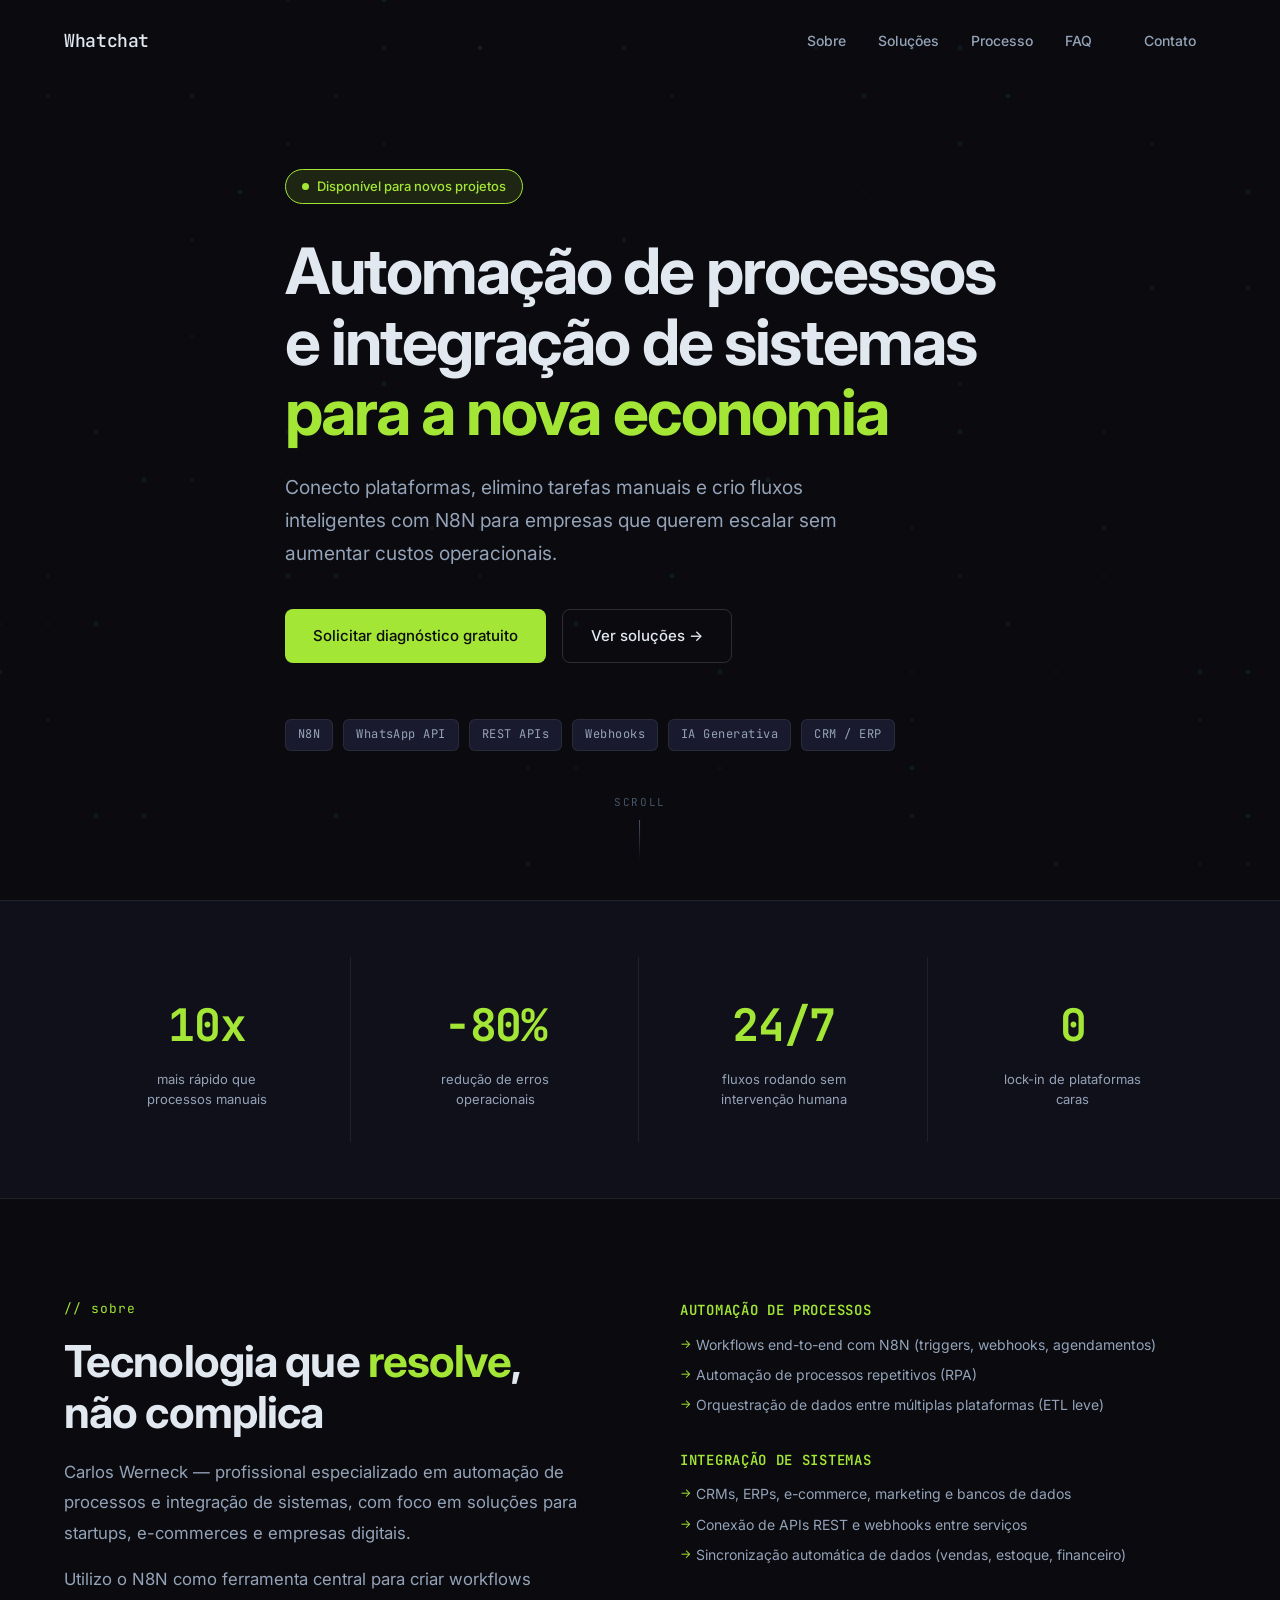
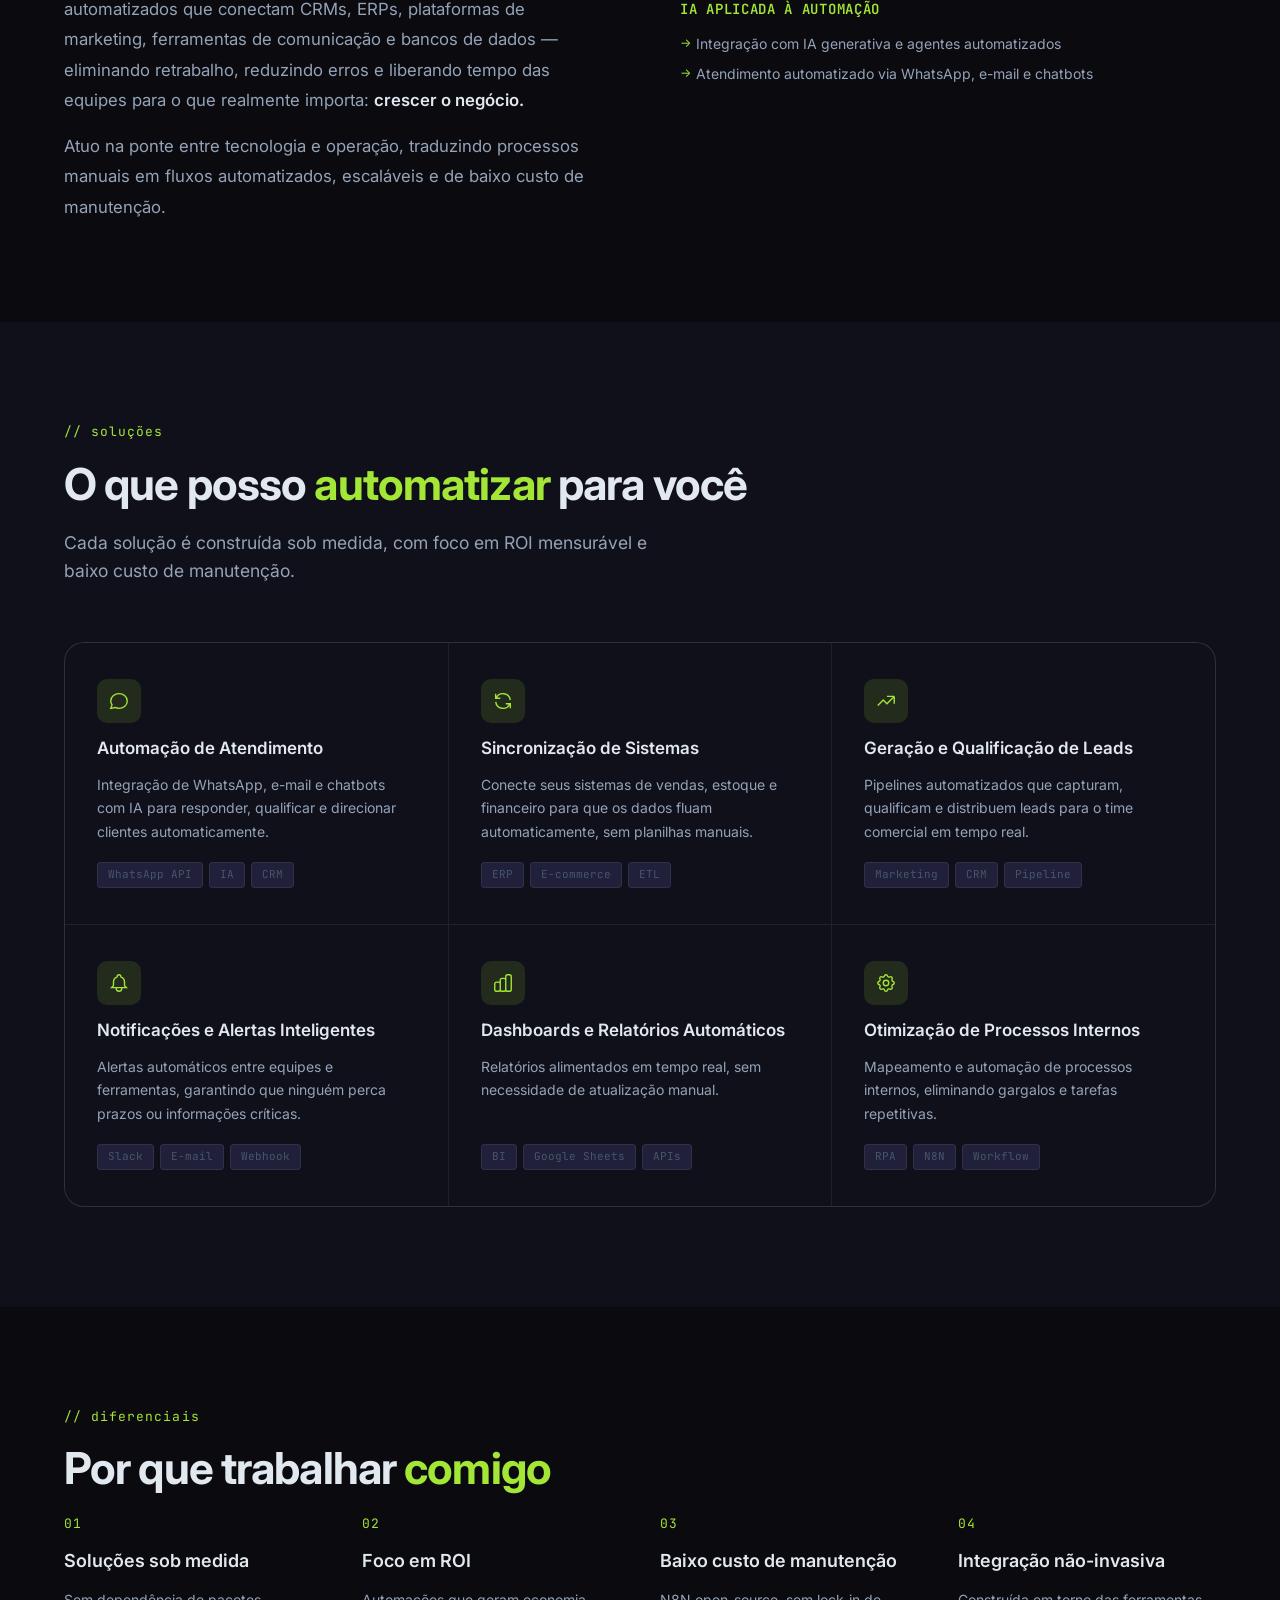
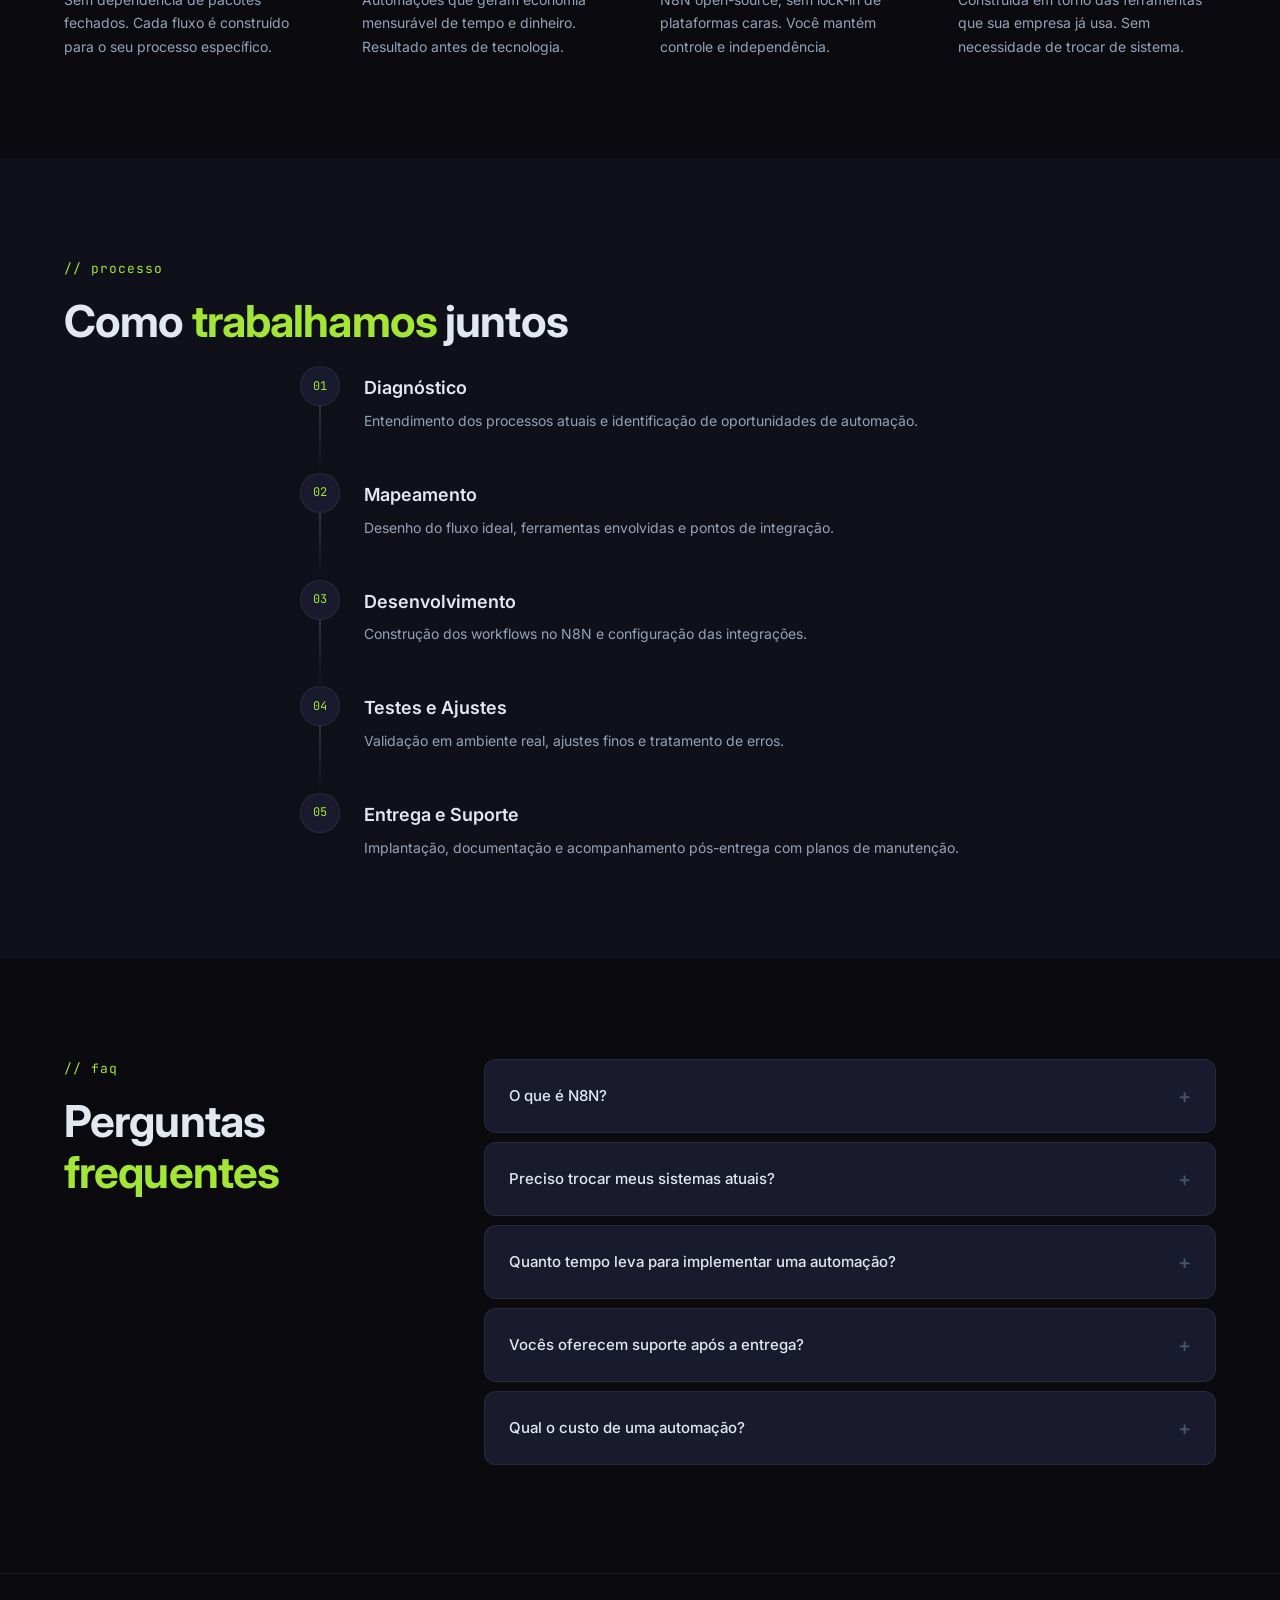
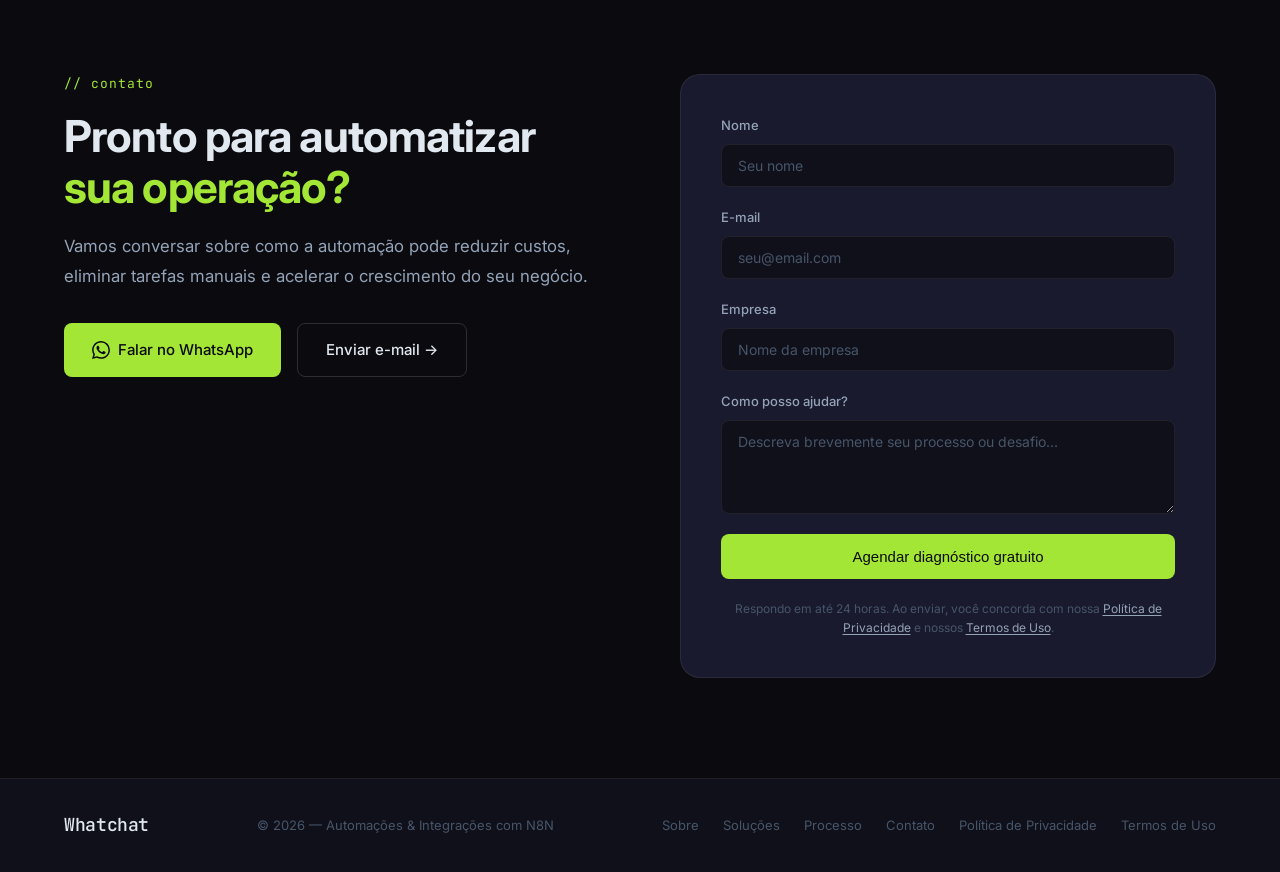
==== commit 091301c3: "Add Open Graph meta tags and social thumbnail" ====
--- a/index.html
+++ b/index.html
@@ -3,7 +3,26 @@
 <head>
   <meta charset="UTF-8" />
   <meta name="viewport" content="width=device-width, initial-scale=1.0" />
-  <title>Whatchat</title>
+  <title>Whatchat — Automação de Processos & Integrações com N8N</title>
+  <meta name="description" content="Conecto plataformas, elimino tarefas manuais e crio fluxos inteligentes com N8N para empresas que querem escalar sem aumentar custos operacionais." />
+
+  <!-- Open Graph / WhatsApp / LinkedIn -->
+  <meta property="og:type" content="website" />
+  <meta property="og:url" content="https://whatchat.com.br/" />
+  <meta property="og:title" content="Whatchat — Automação de Processos & Integrações com N8N" />
+  <meta property="og:description" content="Conecto plataformas, elimino tarefas manuais e crio fluxos inteligentes com N8N para empresas que querem escalar sem aumentar custos operacionais." />
+  <meta property="og:image" content="https://whatchat.com.br/imagens/post1.png" />
+  <meta property="og:image:width" content="1080" />
+  <meta property="og:image:height" content="1350" />
+  <meta property="og:locale" content="pt_BR" />
+
+  <!-- Twitter / X -->
+  <meta name="twitter:card" content="summary_large_image" />
+  <meta name="twitter:url" content="https://whatchat.com.br/" />
+  <meta name="twitter:title" content="Whatchat — Automação de Processos & Integrações com N8N" />
+  <meta name="twitter:description" content="Conecto plataformas, elimino tarefas manuais e crio fluxos inteligentes com N8N para empresas que querem escalar sem aumentar custos operacionais." />
+  <meta name="twitter:image" content="https://whatchat.com.br/imagens/post1.png" />
+
   <link rel="stylesheet" href="style.css" />
   <link rel="preconnect" href="https://fonts.googleapis.com" />
   <link rel="preconnect" href="https://fonts.gstatic.com" crossorigin />
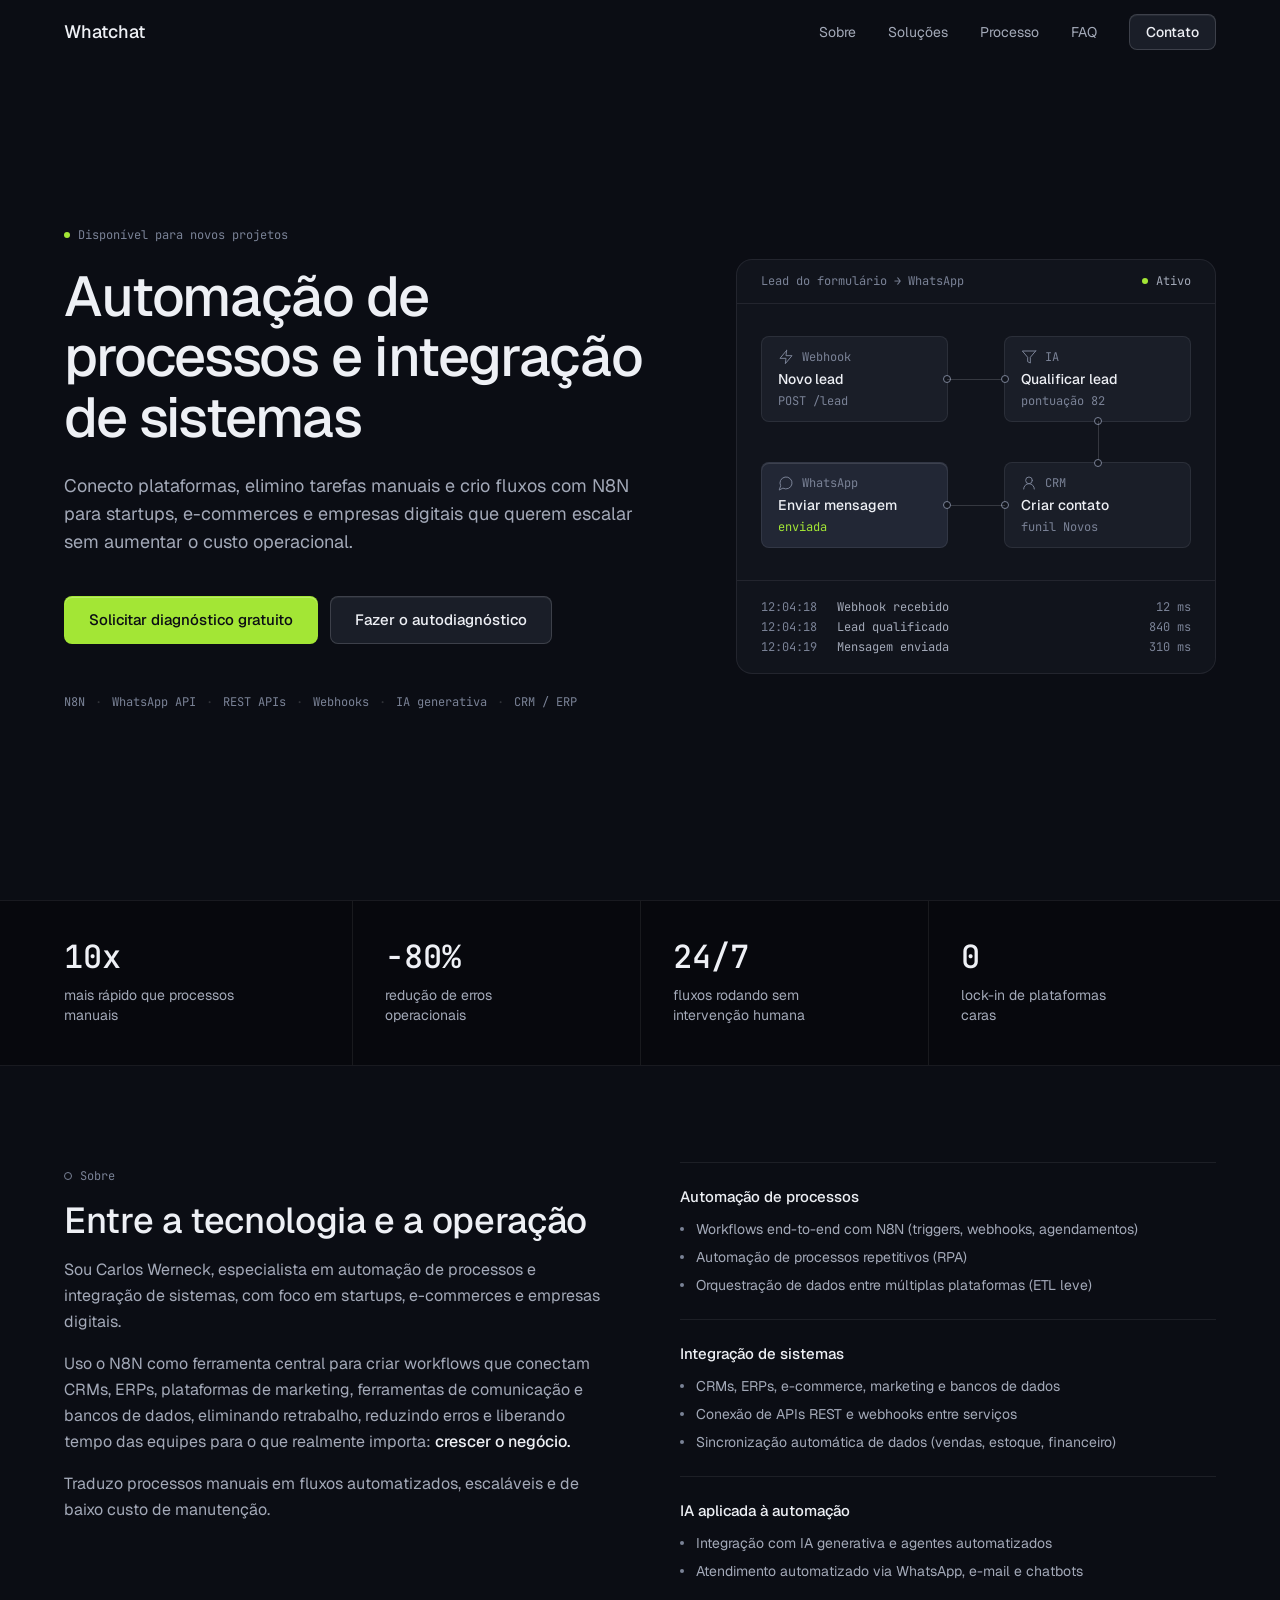
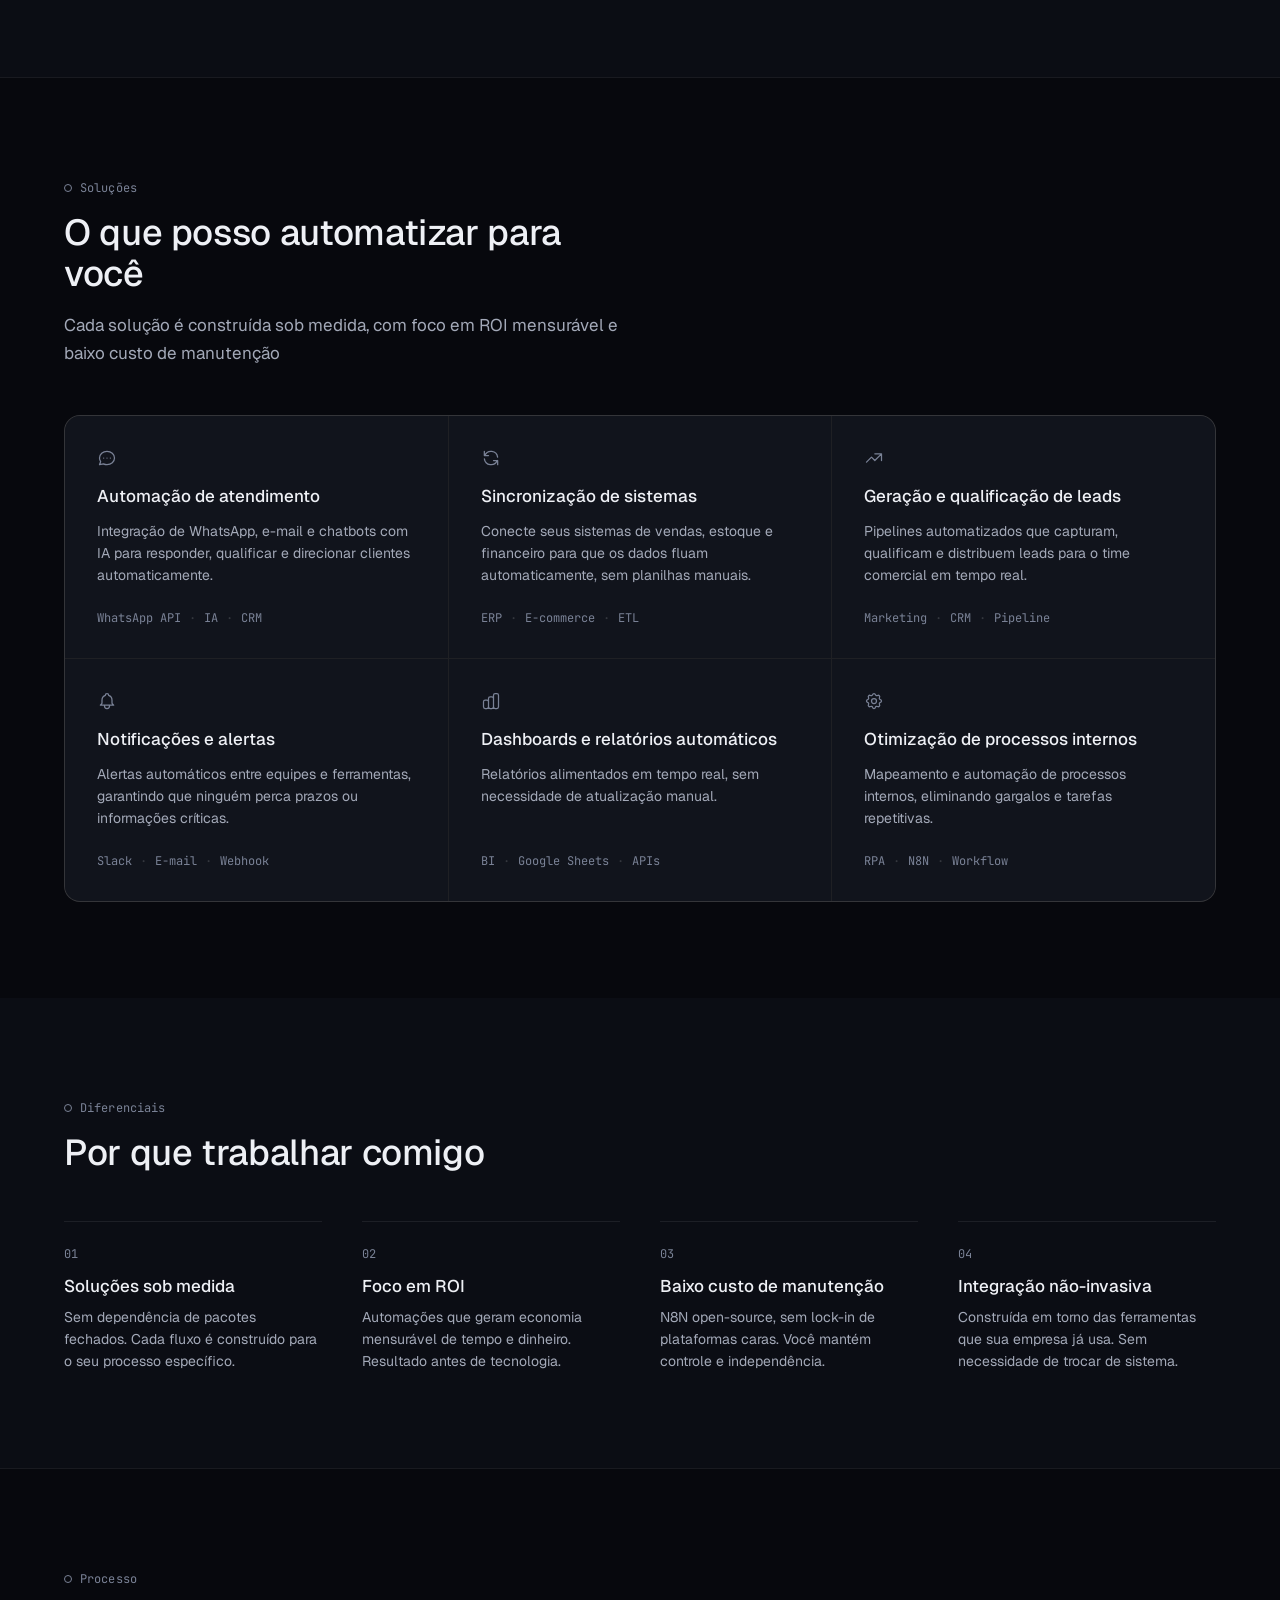
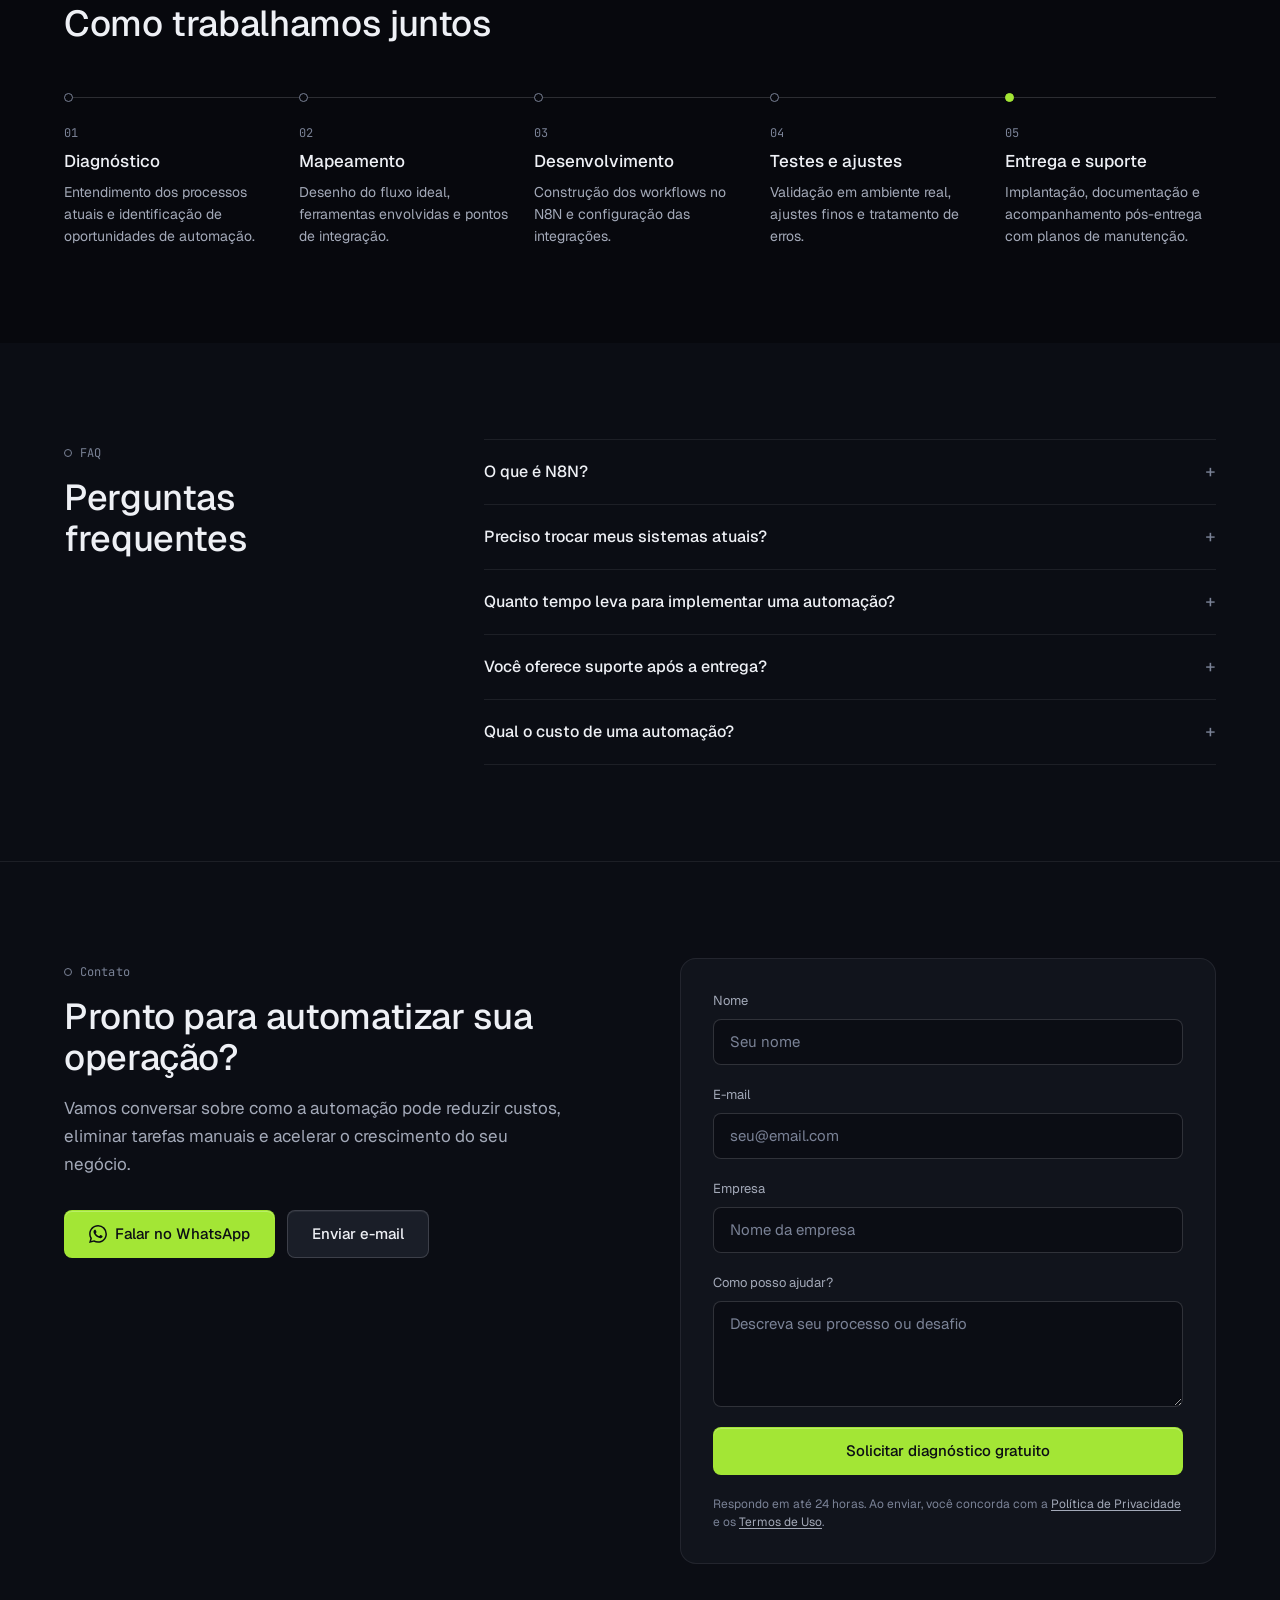
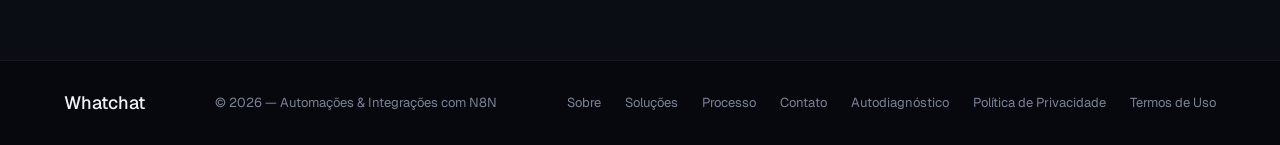
==== commit 628d9ab1: "Unslop do site e autodiagnostico de automacao - Redesenha o site: grafite neutro, um accent, Geist, " ====
--- a/index.html
+++ b/index.html
@@ -26,24 +26,22 @@
   <link rel="stylesheet" href="style.css" />
   <link rel="preconnect" href="https://fonts.googleapis.com" />
   <link rel="preconnect" href="https://fonts.gstatic.com" crossorigin />
-  <link href="https://fonts.googleapis.com/css2?family=Inter:wght@300;400;500;600;700&family=JetBrains+Mono:wght@400;500&display=swap" rel="stylesheet" />
+  <link href="https://fonts.googleapis.com/css2?family=Geist:wght@400;500&family=JetBrains+Mono:wght@400;500&display=swap" rel="stylesheet" />
 </head>
 <body>
 
   <!-- NAV -->
   <nav class="nav">
     <div class="nav__inner">
-      <a href="#" class="nav__logo">
-        Whatchat
-      </a>
+      <a href="#" class="nav__logo">Whatchat</a>
       <ul class="nav__links">
         <li><a href="#sobre">Sobre</a></li>
         <li><a href="#solucoes">Soluções</a></li>
         <li><a href="#processo">Processo</a></li>
         <li><a href="#faq">FAQ</a></li>
-        <li><a href="#contato" class="btn btn--sm">Contato</a></li>
+        <li><a href="#contato" class="btn btn--ghost btn--sm">Contato</a></li>
       </ul>
-      <button class="nav__hamburger" aria-label="Menu" onclick="toggleMenu()">
+      <button class="nav__hamburger" id="menuButton" aria-label="Menu" aria-expanded="false" aria-controls="mobileMenu" onclick="toggleMenu()">
         <span></span><span></span><span></span>
       </button>
     </div>
@@ -58,59 +56,94 @@
 
   <!-- HERO -->
   <section class="hero" id="home">
-    <div class="hero__bg">
-      <canvas id="heroCanvas"></canvas>
-    </div>
-    <div class="container hero__content">
-      <div class="hero__badge">
-        <span class="badge-dot"></span> Disponível para novos projetos
-      </div>
-      <h1 class="hero__title">
-        Automação de processos<br />
-        e integração de sistemas<br />
-        <span class="hero__accent">para a nova economia</span>
-      </h1>
-      <p class="hero__sub">
-        Conecto plataformas, elimino tarefas manuais e crio fluxos inteligentes
-        com N8N para empresas que querem escalar sem aumentar custos operacionais.
-      </p>
-      <div class="hero__ctas">
-        <a href="#contato" class="btn btn--primary">Solicitar diagnóstico gratuito</a>
-        <a href="#solucoes" class="btn btn--ghost">Ver soluções →</a>
-      </div>
-      <div class="hero__tools">
-        <span class="tool-badge">N8N</span>
-        <span class="tool-badge">WhatsApp API</span>
-        <span class="tool-badge">REST APIs</span>
-        <span class="tool-badge">Webhooks</span>
-        <span class="tool-badge">IA Generativa</span>
-        <span class="tool-badge">CRM / ERP</span>
-      </div>
-    </div>
-    <div class="hero__scroll">
-      <span>scroll</span>
-      <div class="scroll-line"></div>
+    <div class="container hero__inner">
+      <div class="hero__text">
+        <p class="hero__status">Disponível para novos projetos</p>
+        <h1 class="hero__title">Automação de processos e integração de sistemas</h1>
+        <p class="hero__sub">
+          Conecto plataformas, elimino tarefas manuais e crio fluxos com N8N para startups,
+          e-commerces e empresas digitais que querem escalar sem aumentar o custo operacional.
+        </p>
+        <div class="hero__ctas">
+          <a href="#contato" class="btn btn--primary btn--lg">Solicitar diagnóstico gratuito</a>
+          <a href="/diagnostico.html" class="btn btn--ghost btn--lg">Fazer o autodiagnóstico</a>
+        </div>
+        <p class="hero__tools">
+          <span>N8N</span><span>WhatsApp API</span><span>REST APIs</span><span>Webhooks</span><span>IA generativa</span><span>CRM / ERP</span>
+        </p>
+      </div>
+
+      <!-- Prévia de um workflow N8N -->
+      <div class="flow" role="img" aria-label="Exemplo de workflow: um lead do formulário é recebido, qualificado, salvo no CRM e respondido no WhatsApp">
+        <div class="flow__bar">
+          <span>Lead do formulário → WhatsApp</span>
+          <span class="flow__state">Ativo</span>
+        </div>
+        <div class="flow__canvas">
+          <div class="node">
+            <span class="node__kind">
+              <svg viewBox="0 0 24 24"><path d="M13 2 3 14h9l-1 8 10-12h-9l1-8z"/></svg>
+              Webhook
+            </span>
+            <span class="node__title">Novo lead</span>
+            <span class="node__meta">POST /lead</span>
+            <i class="port port--t"></i><i class="port port--r"></i><i class="port port--b"></i><i class="port port--l"></i>
+          </div>
+          <div class="node">
+            <span class="node__kind">
+              <svg viewBox="0 0 24 24"><path d="M22 3H2l8 9.46V19l4 2v-8.54L22 3z"/></svg>
+              IA
+            </span>
+            <span class="node__title">Qualificar lead</span>
+            <span class="node__meta">pontuação 82</span>
+            <i class="port port--t"></i><i class="port port--r"></i><i class="port port--b"></i><i class="port port--l"></i>
+          </div>
+          <div class="node">
+            <span class="node__kind">
+              <svg viewBox="0 0 24 24"><circle cx="12" cy="8" r="5"/><path d="M20 21a8 8 0 0 0-16 0"/></svg>
+              CRM
+            </span>
+            <span class="node__title">Criar contato</span>
+            <span class="node__meta">funil Novos</span>
+            <i class="port port--t"></i><i class="port port--r"></i><i class="port port--b"></i><i class="port port--l"></i>
+          </div>
+          <div class="node is-active">
+            <span class="node__kind">
+              <svg viewBox="0 0 24 24"><path d="M7.9 20A9 9 0 1 0 4 16.1L2 22Z"/></svg>
+              WhatsApp
+            </span>
+            <span class="node__title">Enviar mensagem</span>
+            <span class="node__meta">enviada</span>
+            <i class="port port--t"></i><i class="port port--r"></i><i class="port port--b"></i><i class="port port--l"></i>
+          </div>
+        </div>
+        <div class="flow__log">
+          <div><span>12:04:18</span><span>Webhook recebido</span><span>12 ms</span></div>
+          <div><span>12:04:18</span><span>Lead qualificado</span><span>840 ms</span></div>
+          <div><span>12:04:19</span><span>Mensagem enviada</span><span>310 ms</span></div>
+        </div>
+      </div>
     </div>
   </section>
 
   <!-- STATS -->
   <section class="stats">
     <div class="container stats__grid">
-      <div class="stat-card">
-        <span class="stat-card__num">10x</span>
-        <span class="stat-card__label">mais rápido que processos manuais</span>
-      </div>
-      <div class="stat-card">
-        <span class="stat-card__num">-80%</span>
-        <span class="stat-card__label">redução de erros operacionais</span>
-      </div>
-      <div class="stat-card">
-        <span class="stat-card__num">24/7</span>
-        <span class="stat-card__label">fluxos rodando sem intervenção humana</span>
-      </div>
-      <div class="stat-card">
-        <span class="stat-card__num">0</span>
-        <span class="stat-card__label">lock-in de plataformas caras</span>
+      <div class="stat">
+        <span class="stat__num">10x</span>
+        <span class="stat__label">mais rápido que processos manuais</span>
+      </div>
+      <div class="stat">
+        <span class="stat__num">-80%</span>
+        <span class="stat__label">redução de erros operacionais</span>
+      </div>
+      <div class="stat">
+        <span class="stat__num">24/7</span>
+        <span class="stat__label">fluxos rodando sem intervenção humana</span>
+      </div>
+      <div class="stat">
+        <span class="stat__num">0</span>
+        <span class="stat__label">lock-in de plataformas caras</span>
       </div>
     </div>
   </section>
@@ -119,26 +152,25 @@
   <section class="about section" id="sobre">
     <div class="container about__inner">
       <div class="about__text">
-        <div class="section-label">// sobre</div>
-        <h2 class="section-title">Tecnologia que <span class="accent">resolve</span>, não complica</h2>
+        <div class="section-label">Sobre</div>
+        <h2 class="section-title">Entre a tecnologia e a operação</h2>
         <p>
-          Carlos Werneck — profissional especializado em automação de processos e integração de sistemas,
-          com foco em soluções para startups, e-commerces e empresas digitais.
+          Sou Carlos Werneck, especialista em automação de processos e integração de sistemas,
+          com foco em startups, e-commerces e empresas digitais.
         </p>
         <p>
-          Utilizo o N8N como ferramenta central para criar workflows automatizados que conectam
-          CRMs, ERPs, plataformas de marketing, ferramentas de comunicação e bancos de dados —
+          Uso o N8N como ferramenta central para criar workflows que conectam
+          CRMs, ERPs, plataformas de marketing, ferramentas de comunicação e bancos de dados,
           eliminando retrabalho, reduzindo erros e liberando tempo das equipes para o que realmente
           importa: <strong>crescer o negócio.</strong>
         </p>
         <p>
-          Atuo na ponte entre tecnologia e operação, traduzindo processos manuais em fluxos
-          automatizados, escaláveis e de baixo custo de manutenção.
+          Traduzo processos manuais em fluxos automatizados, escaláveis e de baixo custo de manutenção.
         </p>
       </div>
       <div class="about__skills">
         <div class="skill-group">
-          <h3>Automação de Processos</h3>
+          <h3>Automação de processos</h3>
           <ul>
             <li>Workflows end-to-end com N8N (triggers, webhooks, agendamentos)</li>
             <li>Automação de processos repetitivos (RPA)</li>
@@ -146,7 +178,7 @@
           </ul>
         </div>
         <div class="skill-group">
-          <h3>Integração de Sistemas</h3>
+          <h3>Integração de sistemas</h3>
           <ul>
             <li>CRMs, ERPs, e-commerce, marketing e bancos de dados</li>
             <li>Conexão de APIs REST e webhooks entre serviços</li>
@@ -154,7 +186,7 @@
           </ul>
         </div>
         <div class="skill-group">
-          <h3>IA Aplicada à Automação</h3>
+          <h3>IA aplicada à automação</h3>
           <ul>
             <li>Integração com IA generativa e agentes automatizados</li>
             <li>Atendimento automatizado via WhatsApp, e-mail e chatbots</li>
@@ -167,18 +199,16 @@
   <!-- SOLUÇÕES -->
   <section class="solutions section" id="solucoes">
     <div class="container">
-      <div class="section-label">// soluções</div>
-      <h2 class="section-title">O que posso <span class="accent">automatizar</span> para você</h2>
-      <p class="section-sub">Cada solução é construída sob medida, com foco em ROI mensurável e baixo custo de manutenção.</p>
+      <div class="section-label">Soluções</div>
+      <h2 class="section-title">O que posso automatizar para você</h2>
+      <p class="section-sub">Cada solução é construída sob medida, com foco em ROI mensurável e baixo custo de manutenção</p>
       <div class="solutions__grid">
 
         <div class="sol-card">
-          <div class="sol-card__icon">
-            <svg viewBox="0 0 24 24" fill="none" stroke="currentColor" stroke-width="1.5">
-              <path d="M8 12h.01M12 12h.01M16 12h.01M21 12c0 4.418-4.03 8-9 8a9.863 9.863 0 01-4.255-.949L3 20l1.395-3.72C3.512 15.042 3 13.574 3 12c0-4.418 4.03-8 9-8s9 3.582 9 8z"/>
-            </svg>
-          </div>
-          <h3>Automação de Atendimento</h3>
+          <svg viewBox="0 0 24 24" fill="none" stroke="currentColor" stroke-width="1.5">
+            <path d="M8 12h.01M12 12h.01M16 12h.01M21 12c0 4.418-4.03 8-9 8a9.863 9.863 0 01-4.255-.949L3 20l1.395-3.72C3.512 15.042 3 13.574 3 12c0-4.418 4.03-8 9-8s9 3.582 9 8z"/>
+          </svg>
+          <h3>Automação de atendimento</h3>
           <p>Integração de WhatsApp, e-mail e chatbots com IA para responder, qualificar e direcionar clientes automaticamente.</p>
           <div class="sol-card__tags">
             <span>WhatsApp API</span><span>IA</span><span>CRM</span>
@@ -186,12 +216,10 @@
         </div>
 
         <div class="sol-card">
-          <div class="sol-card__icon">
-            <svg viewBox="0 0 24 24" fill="none" stroke="currentColor" stroke-width="1.5">
-              <path d="M4 4v5h.582m15.356 2A8.001 8.001 0 004.582 9m0 0H9m11 11v-5h-.581m0 0a8.003 8.003 0 01-15.357-2m15.357 2H15"/>
-            </svg>
-          </div>
-          <h3>Sincronização de Sistemas</h3>
+          <svg viewBox="0 0 24 24" fill="none" stroke="currentColor" stroke-width="1.5">
+            <path d="M4 4v5h.582m15.356 2A8.001 8.001 0 004.582 9m0 0H9m11 11v-5h-.581m0 0a8.003 8.003 0 01-15.357-2m15.357 2H15"/>
+          </svg>
+          <h3>Sincronização de sistemas</h3>
           <p>Conecte seus sistemas de vendas, estoque e financeiro para que os dados fluam automaticamente, sem planilhas manuais.</p>
           <div class="sol-card__tags">
             <span>ERP</span><span>E-commerce</span><span>ETL</span>
@@ -199,12 +227,10 @@
         </div>
 
         <div class="sol-card">
-          <div class="sol-card__icon">
-            <svg viewBox="0 0 24 24" fill="none" stroke="currentColor" stroke-width="1.5">
-              <path d="M13 7h8m0 0v8m0-8l-8 8-4-4-6 6"/>
-            </svg>
-          </div>
-          <h3>Geração e Qualificação de Leads</h3>
+          <svg viewBox="0 0 24 24" fill="none" stroke="currentColor" stroke-width="1.5">
+            <path d="M13 7h8m0 0v8m0-8l-8 8-4-4-6 6"/>
+          </svg>
+          <h3>Geração e qualificação de leads</h3>
           <p>Pipelines automatizados que capturam, qualificam e distribuem leads para o time comercial em tempo real.</p>
           <div class="sol-card__tags">
             <span>Marketing</span><span>CRM</span><span>Pipeline</span>
@@ -212,12 +238,10 @@
         </div>
 
         <div class="sol-card">
-          <div class="sol-card__icon">
-            <svg viewBox="0 0 24 24" fill="none" stroke="currentColor" stroke-width="1.5">
-              <path d="M15 17h5l-1.405-1.405A2.032 2.032 0 0118 14.158V11a6.002 6.002 0 00-4-5.659V5a2 2 0 10-4 0v.341C7.67 6.165 6 8.388 6 11v3.159c0 .538-.214 1.055-.595 1.436L4 17h5m6 0v1a3 3 0 11-6 0v-1m6 0H9"/>
-            </svg>
-          </div>
-          <h3>Notificações e Alertas Inteligentes</h3>
+          <svg viewBox="0 0 24 24" fill="none" stroke="currentColor" stroke-width="1.5">
+            <path d="M15 17h5l-1.405-1.405A2.032 2.032 0 0118 14.158V11a6.002 6.002 0 00-4-5.659V5a2 2 0 10-4 0v.341C7.67 6.165 6 8.388 6 11v3.159c0 .538-.214 1.055-.595 1.436L4 17h5m6 0v1a3 3 0 11-6 0v-1m6 0H9"/>
+          </svg>
+          <h3>Notificações e alertas</h3>
           <p>Alertas automáticos entre equipes e ferramentas, garantindo que ninguém perca prazos ou informações críticas.</p>
           <div class="sol-card__tags">
             <span>Slack</span><span>E-mail</span><span>Webhook</span>
@@ -225,12 +249,10 @@
         </div>
 
         <div class="sol-card">
-          <div class="sol-card__icon">
-            <svg viewBox="0 0 24 24" fill="none" stroke="currentColor" stroke-width="1.5">
-              <path d="M9 19v-6a2 2 0 00-2-2H5a2 2 0 00-2 2v6a2 2 0 002 2h2a2 2 0 002-2zm0 0V9a2 2 0 012-2h2a2 2 0 012 2v10m-6 0a2 2 0 002 2h2a2 2 0 002-2m0 0V5a2 2 0 012-2h2a2 2 0 012 2v14a2 2 0 01-2 2h-2a2 2 0 01-2-2z"/>
-            </svg>
-          </div>
-          <h3>Dashboards e Relatórios Automáticos</h3>
+          <svg viewBox="0 0 24 24" fill="none" stroke="currentColor" stroke-width="1.5">
+            <path d="M9 19v-6a2 2 0 00-2-2H5a2 2 0 00-2 2v6a2 2 0 002 2h2a2 2 0 002-2zm0 0V9a2 2 0 012-2h2a2 2 0 012 2v10m-6 0a2 2 0 002 2h2a2 2 0 002-2m0 0V5a2 2 0 012-2h2a2 2 0 012 2v14a2 2 0 01-2 2h-2a2 2 0 01-2-2z"/>
+          </svg>
+          <h3>Dashboards e relatórios automáticos</h3>
           <p>Relatórios alimentados em tempo real, sem necessidade de atualização manual.</p>
           <div class="sol-card__tags">
             <span>BI</span><span>Google Sheets</span><span>APIs</span>
@@ -238,12 +260,10 @@
         </div>
 
         <div class="sol-card">
-          <div class="sol-card__icon">
-            <svg viewBox="0 0 24 24" fill="none" stroke="currentColor" stroke-width="1.5">
-              <path d="M10.325 4.317c.426-1.756 2.924-1.756 3.35 0a1.724 1.724 0 002.573 1.066c1.543-.94 3.31.826 2.37 2.37a1.724 1.724 0 001.065 2.572c1.756.426 1.756 2.924 0 3.35a1.724 1.724 0 00-1.066 2.573c.94 1.543-.826 3.31-2.37 2.37a1.724 1.724 0 00-2.572 1.065c-.426 1.756-2.924 1.756-3.35 0a1.724 1.724 0 00-2.573-1.066c-1.543.94-3.31-.826-2.37-2.37a1.724 1.724 0 00-1.065-2.572c-1.756-.426-1.756-2.924 0-3.35a1.724 1.724 0 001.066-2.573c-.94-1.543.826-3.31 2.37-2.37.996.608 2.296.07 2.572-1.065z"/><circle cx="12" cy="12" r="3"/>
-            </svg>
-          </div>
-          <h3>Otimização de Processos Internos</h3>
+          <svg viewBox="0 0 24 24" fill="none" stroke="currentColor" stroke-width="1.5">
+            <path d="M10.325 4.317c.426-1.756 2.924-1.756 3.35 0a1.724 1.724 0 002.573 1.066c1.543-.94 3.31.826 2.37 2.37a1.724 1.724 0 001.065 2.572c1.756.426 1.756 2.924 0 3.35a1.724 1.724 0 00-1.066 2.573c.94 1.543-.826 3.31-2.37 2.37a1.724 1.724 0 00-2.572 1.065c-.426 1.756-2.924 1.756-3.35 0a1.724 1.724 0 00-2.573-1.066c-1.543.94-3.31-.826-2.37-2.37a1.724 1.724 0 00-1.065-2.572c-1.756-.426-1.756-2.924 0-3.35a1.724 1.724 0 001.066-2.573c-.94-1.543.826-3.31 2.37-2.37.996.608 2.296.07 2.572-1.065z"/><circle cx="12" cy="12" r="3"/>
+          </svg>
+          <h3>Otimização de processos internos</h3>
           <p>Mapeamento e automação de processos internos, eliminando gargalos e tarefas repetitivas.</p>
           <div class="sol-card__tags">
             <span>RPA</span><span>N8N</span><span>Workflow</span>
@@ -257,8 +277,8 @@
   <!-- DIFERENCIAIS -->
   <section class="diff section">
     <div class="container">
-      <div class="section-label">// diferenciais</div>
-      <h2 class="section-title">Por que trabalhar <span class="accent">comigo</span></h2>
+      <div class="section-label">Diferenciais</div>
+      <h2 class="section-title">Por que trabalhar comigo</h2>
       <div class="diff__grid">
         <div class="diff-item">
           <span class="diff-item__num">01</span>
@@ -287,52 +307,38 @@
   <!-- PROCESSO -->
   <section class="process section" id="processo">
     <div class="container">
-      <div class="section-label">// processo</div>
-      <h2 class="section-title">Como <span class="accent">trabalhamos</span> juntos</h2>
+      <div class="section-label">Processo</div>
+      <h2 class="section-title">Como trabalhamos juntos</h2>
       <div class="process__steps">
 
         <div class="step">
-          <div class="step__line"></div>
-          <div class="step__num">01</div>
-          <div class="step__content">
-            <h3>Diagnóstico</h3>
-            <p>Entendimento dos processos atuais e identificação de oportunidades de automação.</p>
-          </div>
+          <span class="step__num">01</span>
+          <h3>Diagnóstico</h3>
+          <p>Entendimento dos processos atuais e identificação de oportunidades de automação.</p>
         </div>
 
         <div class="step">
-          <div class="step__line"></div>
-          <div class="step__num">02</div>
-          <div class="step__content">
-            <h3>Mapeamento</h3>
-            <p>Desenho do fluxo ideal, ferramentas envolvidas e pontos de integração.</p>
-          </div>
+          <span class="step__num">02</span>
+          <h3>Mapeamento</h3>
+          <p>Desenho do fluxo ideal, ferramentas envolvidas e pontos de integração.</p>
         </div>
 
         <div class="step">
-          <div class="step__line"></div>
-          <div class="step__num">03</div>
-          <div class="step__content">
-            <h3>Desenvolvimento</h3>
-            <p>Construção dos workflows no N8N e configuração das integrações.</p>
-          </div>
+          <span class="step__num">03</span>
+          <h3>Desenvolvimento</h3>
+          <p>Construção dos workflows no N8N e configuração das integrações.</p>
         </div>
 
         <div class="step">
-          <div class="step__line"></div>
-          <div class="step__num">04</div>
-          <div class="step__content">
-            <h3>Testes e Ajustes</h3>
-            <p>Validação em ambiente real, ajustes finos e tratamento de erros.</p>
-          </div>
+          <span class="step__num">04</span>
+          <h3>Testes e ajustes</h3>
+          <p>Validação em ambiente real, ajustes finos e tratamento de erros.</p>
         </div>
 
         <div class="step">
-          <div class="step__num">05</div>
-          <div class="step__content">
-            <h3>Entrega e Suporte</h3>
-            <p>Implantação, documentação e acompanhamento pós-entrega com planos de manutenção.</p>
-          </div>
+          <span class="step__num">05</span>
+          <h3>Entrega e suporte</h3>
+          <p>Implantação, documentação e acompanhamento pós-entrega com planos de manutenção.</p>
         </div>
 
       </div>
@@ -343,8 +349,8 @@
   <section class="faq section" id="faq">
     <div class="container faq__inner">
       <div>
-        <div class="section-label">// faq</div>
-        <h2 class="section-title">Perguntas <span class="accent">frequentes</span></h2>
+        <div class="section-label">FAQ</div>
+        <h2 class="section-title">Perguntas frequentes</h2>
       </div>
       <div class="faq__list">
 
@@ -364,7 +370,7 @@
         </details>
 
         <details class="faq-item">
-          <summary>Vocês oferecem suporte após a entrega?</summary>
+          <summary>Você oferece suporte após a entrega?</summary>
           <p>Sim, com planos de manutenção e ajustes contínuos para garantir que os fluxos continuem funcionando conforme sua operação evolui.</p>
         </details>
 
@@ -381,15 +387,15 @@
   <section class="cta-final section" id="contato">
     <div class="container cta-final__inner">
       <div class="cta-final__text">
-        <div class="section-label">// contato</div>
-        <h2 class="section-title">Pronto para automatizar<br /><span class="accent">sua operação?</span></h2>
+        <div class="section-label">Contato</div>
+        <h2 class="section-title">Pronto para automatizar sua operação?</h2>
         <p>Vamos conversar sobre como a automação pode reduzir custos, eliminar tarefas manuais e acelerar o crescimento do seu negócio.</p>
         <div class="cta-final__btns">
-          <a href="https://wa.me/5521995132305" class="btn btn--primary" target="_blank" rel="noopener">
-            <svg viewBox="0 0 24 24" fill="currentColor" width="18" height="18"><path d="M17.472 14.382c-.297-.149-1.758-.867-2.03-.967-.273-.099-.471-.148-.67.15-.197.297-.767.966-.94 1.164-.173.199-.347.223-.644.075-.297-.15-1.255-.463-2.39-1.475-.883-.788-1.48-1.761-1.653-2.059-.173-.297-.018-.458.13-.606.134-.133.298-.347.446-.52.149-.174.198-.298.298-.497.099-.198.05-.371-.025-.52-.075-.149-.669-1.612-.916-2.207-.242-.579-.487-.5-.669-.51-.173-.008-.371-.01-.57-.01-.198 0-.52.074-.792.372-.272.297-1.04 1.016-1.04 2.479 0 1.462 1.065 2.875 1.213 3.074.149.198 2.096 3.2 5.077 4.487.709.306 1.262.489 1.694.625.712.227 1.36.195 1.871.118.571-.085 1.758-.719 2.006-1.413.248-.694.248-1.289.173-1.413-.074-.124-.272-.198-.57-.347m-5.421 7.403h-.004a9.87 9.87 0 01-5.031-1.378l-.361-.214-3.741.982.998-3.648-.235-.374a9.86 9.86 0 01-1.51-5.26c.001-5.45 4.436-9.884 9.888-9.884 2.64 0 5.122 1.03 6.988 2.898a9.825 9.825 0 012.893 6.994c-.003 5.45-4.437 9.884-9.885 9.884m8.413-18.297A11.815 11.815 0 0012.05 0C5.495 0 .16 5.335.157 11.892c0 2.096.547 4.142 1.588 5.945L.057 24l6.305-1.654a11.882 11.882 0 005.683 1.448h.005c6.554 0 11.89-5.335 11.893-11.893a11.821 11.821 0 00-3.48-8.413z"/></svg>
+          <a href="https://wa.me/5521995132305" class="btn btn--primary btn--lg" target="_blank" rel="noopener">
+            <svg viewBox="0 0 24 24" fill="currentColor" width="18" height="18" aria-hidden="true"><path d="M17.472 14.382c-.297-.149-1.758-.867-2.03-.967-.273-.099-.471-.148-.67.15-.197.297-.767.966-.94 1.164-.173.199-.347.223-.644.075-.297-.15-1.255-.463-2.39-1.475-.883-.788-1.48-1.761-1.653-2.059-.173-.297-.018-.458.13-.606.134-.133.298-.347.446-.52.149-.174.198-.298.298-.497.099-.198.05-.371-.025-.52-.075-.149-.669-1.612-.916-2.207-.242-.579-.487-.5-.669-.51-.173-.008-.371-.01-.57-.01-.198 0-.52.074-.792.372-.272.297-1.04 1.016-1.04 2.479 0 1.462 1.065 2.875 1.213 3.074.149.198 2.096 3.2 5.077 4.487.709.306 1.262.489 1.694.625.712.227 1.36.195 1.871.118.571-.085 1.758-.719 2.006-1.413.248-.694.248-1.289.173-1.413-.074-.124-.272-.198-.57-.347m-5.421 7.403h-.004a9.87 9.87 0 01-5.031-1.378l-.361-.214-3.741.982.998-3.648-.235-.374a9.86 9.86 0 01-1.51-5.26c.001-5.45 4.436-9.884 9.888-9.884 2.64 0 5.122 1.03 6.988 2.898a9.825 9.825 0 012.893 6.994c-.003 5.45-4.437 9.884-9.885 9.884m8.413-18.297A11.815 11.815 0 0012.05 0C5.495 0 .16 5.335.157 11.892c0 2.096.547 4.142 1.588 5.945L.057 24l6.305-1.654a11.882 11.882 0 005.683 1.448h.005c6.554 0 11.89-5.335 11.893-11.893a11.821 11.821 0 00-3.48-8.413z"/></svg>
             Falar no WhatsApp
           </a>
-          <a href="mailto:carloswerneck19@gmail.com" class="btn btn--ghost">Enviar e-mail →</a>
+          <a href="mailto:carloswerneck19@gmail.com" class="btn btn--ghost btn--lg">Enviar e-mail</a>
         </div>
       </div>
       <form class="contact-form" onsubmit="handleForm(event)">
@@ -407,10 +413,10 @@
         </div>
         <div class="form-group">
           <label for="message">Como posso ajudar?</label>
-          <textarea id="message" rows="4" placeholder="Descreva brevemente seu processo ou desafio..."></textarea>
-        </div>
-        <button type="submit" class="btn btn--primary btn--full">Agendar diagnóstico gratuito</button>
-        <p class="form-note">Respondo em até 24 horas. Ao enviar, você concorda com nossa <a href="/privacidade.html">Política de Privacidade</a> e nossos <a href="/termos.html">Termos de Uso</a>.</p>
+          <textarea id="message" rows="4" placeholder="Descreva seu processo ou desafio"></textarea>
+        </div>
+        <button type="submit" class="btn btn--primary btn--lg btn--full">Solicitar diagnóstico gratuito</button>
+        <p class="form-note">Respondo em até 24 horas. Ao enviar, você concorda com a <a href="/privacidade.html">Política de Privacidade</a> e os <a href="/termos.html">Termos de Uso</a>.</p>
       </form>
     </div>
   </section>
@@ -418,15 +424,14 @@
   <!-- FOOTER -->
   <footer class="footer">
     <div class="container footer__inner">
-      <a href="#" class="nav__logo">
-        Whatchat
-      </a>
+      <a href="#" class="nav__logo">Whatchat</a>
       <p class="footer__copy">© 2026 — Automações & Integrações com N8N</p>
       <div class="footer__links">
         <a href="#sobre">Sobre</a>
         <a href="#solucoes">Soluções</a>
         <a href="#processo">Processo</a>
         <a href="#contato">Contato</a>
+        <a href="/diagnostico.html">Autodiagnóstico</a>
         <a href="/privacidade.html">Política de Privacidade</a>
         <a href="/termos.html">Termos de Uso</a>
       </div>
--- a/style.css
+++ b/style.css
@@ -1,24 +1,31 @@
-/* ── Reset & Base ── */
+/* ── Reset & tokens ── */
 *, *::before, *::after { box-sizing: border-box; margin: 0; padding: 0; }
 
 :root {
-  --bg: #0a0a0f;
-  --bg-2: #10101a;
-  --bg-3: #16162a;
-  --surface: #1a1a2e;
-  --surface-2: #20203a;
-  --border: #ffffff12;
-  --border-hover: #ffffff25;
+  /* Neutral ramp (ink): surfaces, hairlines and text roles */
+  --bg-deep: #07080d;
+  --bg: #0b0d14;
+  --card: #11141c;
+  --raised: #1a1e28;
+  --raised-2: #222735;
+  --line: rgba(238, 240, 245, .08);
+  --line-strong: rgba(238, 240, 245, .16);
+  --text: #eef0f5;
+  --text-2: #a3a9b8;
+  --text-3: #7a8296;
+
+  /* One accent, used rarely: primary action, live state, final step */
   --accent: #a3e635;
-  --accent-dim: #a3e63520;
-  --accent-2: #22d3ee;
-  --text: #e2e8f0;
-  --text-muted: #94a3b8;
-  --text-dim: #475569;
-  --font: 'Inter', system-ui, sans-serif;
-  --mono: 'JetBrains Mono', monospace;
-  --radius: 12px;
-  --radius-lg: 20px;
+  --on-accent: #0b0d14;
+  --negative: #e5484d;
+
+  --font: 'Geist', system-ui, -apple-system, 'Segoe UI', sans-serif;
+  --mono: 'JetBrains Mono', ui-monospace, 'SFMono-Regular', Menlo, monospace;
+  --ease: cubic-bezier(.22, 1, .36, 1);
+
+  /* Aliases used by the legal pages */
+  --text-muted: var(--text-2);
+  --text-dim: var(--text-3);
 }
 
 html { scroll-behavior: smooth; }
@@ -27,9 +34,13 @@
   font-family: var(--font);
   background: var(--bg);
   color: var(--text);
+  font-size: 16px;
   line-height: 1.6;
   overflow-x: hidden;
-}
+  -webkit-font-smoothing: antialiased;
+}
+
+section[id] { scroll-margin-top: 64px; }
 
 .container {
   max-width: 1200px;
@@ -37,102 +48,135 @@
   padding: 0 24px;
 }
 
-.section { padding: 100px 0; }
+.section { padding: 96px 0; }
+
+a { color: inherit; }
+
+:focus-visible {
+  outline: 2px solid var(--accent);
+  outline-offset: 2px;
+}
 
 /* ── Typography ── */
 .section-label {
-  font-family: var(--mono);
-  font-size: 13px;
-  color: var(--accent);
-  letter-spacing: .08em;
+  display: inline-flex;
+  align-items: center;
+  gap: 8px;
+  font-family: var(--mono);
+  font-size: 12px;
+  line-height: 16px;
+  letter-spacing: .01em;
+  color: var(--text-3);
   margin-bottom: 16px;
 }
+/* Signature: the port dot of a workflow node */
+.section-label::before {
+  content: '';
+  width: 8px;
+  height: 8px;
+  border-radius: 50%;
+  border: 1px solid var(--text-3);
+}
+
+.legal-page .section-label { display: flex; }
 
 .section-title {
-  font-size: clamp(2rem, 4vw, 2.75rem);
-  font-weight: 700;
+  font-size: clamp(1.75rem, 3.4vw, 2.25rem);
+  font-weight: 500;
   line-height: 1.15;
-  margin-bottom: 20px;
-  letter-spacing: -.02em;
+  letter-spacing: -.01em;
+  margin-bottom: 16px;
+  max-width: 24ch;
 }
 
 .section-sub {
-  font-size: 1.1rem;
-  color: var(--text-muted);
-  max-width: 600px;
-  margin-bottom: 56px;
+  font-size: 17px;
+  line-height: 28px;
+  color: var(--text-2);
+  max-width: 36rem;
+  margin-bottom: 48px;
 }
 
 .accent { color: var(--accent); }
 
-strong { color: var(--text); font-weight: 600; }
+strong { color: var(--text); font-weight: 500; }
 
 /* ── Buttons ── */
 .btn {
   display: inline-flex;
   align-items: center;
+  justify-content: center;
   gap: 8px;
-  padding: 14px 28px;
+  height: 40px;
+  padding: 0 20px;
   border-radius: 8px;
+  font-family: inherit;
   font-size: 15px;
   font-weight: 500;
   text-decoration: none;
   cursor: pointer;
-  border: none;
-  transition: all .2s ease;
+  border: 1px solid transparent;
+  transition: color .15s var(--ease), background-color .15s var(--ease), border-color .15s var(--ease), transform .15s var(--ease);
   white-space: nowrap;
 }
+.btn:active { transform: scale(.98); }
 
 .btn--primary {
   background: var(--accent);
-  color: #0a0a0f;
-}
-.btn--primary:hover { background: #bef264; transform: translateY(-1px); }
+  color: var(--on-accent);
+  box-shadow: inset 0 1px 0 rgba(255, 255, 255, .25);
+}
+.btn--primary:hover { background: #b5ec5a; }
 
 .btn--ghost {
-  background: transparent;
+  background: var(--raised);
   color: var(--text);
-  border: 1px solid var(--border-hover);
-}
-.btn--ghost:hover { border-color: var(--accent); color: var(--accent); }
-
-.btn--sm { padding: 10px 20px; font-size: 14px; }
-.btn--full { width: 100%; justify-content: center; }
+  border-color: var(--line-strong);
+  box-shadow: inset 0 1px 0 rgba(255, 255, 255, .06);
+}
+.btn--ghost:hover { background: var(--raised-2); }
+
+.btn--lg { height: 48px; padding: 0 24px; }
+.btn--sm { height: 36px; padding: 0 16px; font-size: 14px; }
+.btn--full { width: 100%; }
+
+.btn.is-success { background: var(--raised-2); color: var(--text); box-shadow: none; }
+.btn.is-error { background: var(--negative); color: #fff; }
+.btn:disabled:not(.is-success) { opacity: .6; cursor: not-allowed; }
 
 /* ── Nav ── */
 .nav {
   position: fixed;
   top: 0; left: 0; right: 0;
   z-index: 100;
-  padding: 0;
-  transition: background .3s, backdrop-filter .3s;
+  transition: background-color .3s var(--ease), border-color .3s var(--ease);
+  border-bottom: 1px solid transparent;
 }
 
 .nav.scrolled {
-  background: rgba(10,10,15,.85);
+  background: rgba(11, 13, 20, .96);
   backdrop-filter: blur(12px);
-  border-bottom: 1px solid var(--border);
+  border-bottom-color: var(--line);
 }
 
 .nav__inner {
   max-width: 1200px;
+  height: 64px;
   margin: 0 auto;
-  padding: 20px 24px;
+  padding: 0 24px;
   display: flex;
   align-items: center;
   justify-content: space-between;
 }
 
 .nav__logo {
-  font-family: var(--mono);
+  font-family: var(--font);
   font-size: 18px;
+  line-height: 1;
   font-weight: 500;
   color: var(--text);
   text-decoration: none;
-  letter-spacing: -.02em;
-}
-.logo-bracket { color: var(--text-dim); }
-.logo-accent { color: var(--accent); }
+}
 
 .nav__links {
   display: flex;
@@ -142,13 +186,14 @@
 }
 
 .nav__links a {
-  color: var(--text-muted);
+  color: var(--text-2);
   text-decoration: none;
   font-size: 14px;
-  font-weight: 500;
-  transition: color .2s;
+  font-weight: 400;
+  transition: color .15s var(--ease), background-color .15s var(--ease);
 }
 .nav__links a:hover { color: var(--text); }
+.nav__links .btn { color: var(--text); font-weight: 500; }
 
 .nav__hamburger {
   display: none;
@@ -157,199 +202,284 @@
   background: none;
   border: none;
   cursor: pointer;
-  padding: 4px;
+  padding: 8px;
 }
 .nav__hamburger span {
   display: block;
-  width: 22px;
-  height: 2px;
+  width: 20px;
+  height: 1.5px;
   background: var(--text);
   border-radius: 2px;
-  transition: all .2s;
 }
 
 .nav__mobile {
   display: none;
   flex-direction: column;
-  gap: 0;
-  background: var(--bg-2);
-  border-bottom: 1px solid var(--border);
+  background: var(--bg-deep);
+  border-bottom: 1px solid var(--line);
   padding: 8px 0;
 }
 .nav__mobile.open { display: flex; }
 .nav__mobile a {
-  color: var(--text-muted);
+  color: var(--text-2);
   text-decoration: none;
   padding: 12px 24px;
   font-size: 15px;
-  transition: background .15s, color .15s;
-}
-.nav__mobile a:hover { background: var(--surface); color: var(--text); }
+  transition: background-color .15s var(--ease), color .15s var(--ease);
+}
+.nav__mobile a:hover { background: var(--card); color: var(--text); }
 
 /* ── Hero ── */
 .hero {
-  position: relative;
-  min-height: 100vh;
+  min-height: 100svh;
   display: flex;
   align-items: center;
-  overflow: hidden;
-}
-
-.hero__bg {
-  position: absolute;
-  inset: 0;
-  z-index: 0;
-}
-
-#heroCanvas {
+  padding: 128px 0 96px;
+}
+
+.hero__inner {
   width: 100%;
-  height: 100%;
-  opacity: .35;
-}
-
-.hero__content {
-  position: relative;
-  z-index: 1;
-  padding-top: 100px;
-  padding-bottom: 80px;
-}
-
-.hero__badge {
+  display: grid;
+  grid-template-columns: minmax(0, 1fr) 480px;
+  gap: 64px;
+  align-items: center;
+}
+
+.hero__status {
   display: inline-flex;
   align-items: center;
   gap: 8px;
-  background: var(--accent-dim);
-  border: 1px solid var(--accent);
-  border-radius: 100px;
-  padding: 6px 16px;
-  font-size: 13px;
-  color: var(--accent);
-  font-weight: 500;
-  margin-bottom: 32px;
-}
-
-.badge-dot {
-  width: 7px;
-  height: 7px;
+  font-family: var(--mono);
+  font-size: 12px;
+  line-height: 16px;
+  color: var(--text-3);
+  margin-bottom: 24px;
+}
+.hero__status::before {
+  content: '';
+  width: 6px;
+  height: 6px;
   border-radius: 50%;
   background: var(--accent);
-  animation: pulse 2s ease-in-out infinite;
-}
-
-@keyframes pulse {
-  0%, 100% { opacity: 1; transform: scale(1); }
-  50% { opacity: .6; transform: scale(.8); }
 }
 
 .hero__title {
-  font-size: clamp(2.4rem, 5.5vw, 4rem);
-  font-weight: 700;
-  line-height: 1.1;
-  letter-spacing: -.03em;
+  font-size: clamp(2.25rem, 4.6vw, 3.5rem);
+  font-weight: 500;
+  line-height: 1.08;
+  letter-spacing: -.025em;
   margin-bottom: 24px;
 }
 
-.hero__accent { color: var(--accent); }
-
 .hero__sub {
-  font-size: clamp(1rem, 2vw, 1.2rem);
-  color: var(--text-muted);
-  max-width: 620px;
+  font-size: 18px;
+  line-height: 28px;
+  color: var(--text-2);
+  max-width: 36rem;
   margin-bottom: 40px;
-  line-height: 1.7;
 }
 
 .hero__ctas {
   display: flex;
+  gap: 12px;
+  flex-wrap: wrap;
+  margin-bottom: 48px;
+}
+
+.hero__tools {
+  font-family: var(--mono);
+  font-size: 12px;
+  line-height: 20px;
+  color: var(--text-3);
+}
+.hero__tools span { white-space: nowrap; }
+.hero__tools span + span::before {
+  content: '·';
+  margin: 0 10px;
+  color: var(--line-strong);
+}
+
+/* One entrance on load: short fade and rise, small stagger */
+@keyframes rise {
+  from { opacity: 0; transform: translateY(10px); }
+  to { opacity: 1; transform: none; }
+}
+.hero__text > * { animation: rise .45s var(--ease) both; }
+.hero__text > :nth-child(2) { animation-delay: 60ms; }
+.hero__text > :nth-child(3) { animation-delay: 120ms; }
+.hero__text > :nth-child(4) { animation-delay: 180ms; }
+.hero__text > :nth-child(5) { animation-delay: 240ms; }
+.flow { animation: rise .5s var(--ease) 180ms both; }
+
+/* ── Workflow preview ── */
+.flow {
+  background: var(--card);
+  border: 1px solid var(--line);
+  border-radius: 16px;
+  overflow: hidden;
+}
+
+.flow__bar {
+  display: flex;
+  justify-content: space-between;
+  align-items: center;
   gap: 16px;
-  flex-wrap: wrap;
-  margin-bottom: 56px;
-}
-
-.hero__tools {
-  display: flex;
-  flex-wrap: wrap;
-  gap: 10px;
-}
-
-.tool-badge {
-  font-family: var(--mono);
-  font-size: 12px;
-  padding: 5px 12px;
-  border-radius: 6px;
-  background: var(--surface);
-  border: 1px solid var(--border);
-  color: var(--text-muted);
-  letter-spacing: .04em;
-}
-
-.hero__scroll {
-  position: absolute;
-  bottom: 40px;
-  left: 50%;
-  transform: translateX(-50%);
+  height: 44px;
+  padding: 0 24px;
+  border-bottom: 1px solid var(--line);
+  font-family: var(--mono);
+  font-size: 12px;
+  line-height: 16px;
+  color: var(--text-3);
+}
+.flow__bar span:first-child { overflow: hidden; text-overflow: ellipsis; white-space: nowrap; }
+.flow__state { display: inline-flex; align-items: center; gap: 8px; color: var(--text-2); }
+.flow__state::before {
+  content: '';
+  width: 6px;
+  height: 6px;
+  border-radius: 50%;
+  background: var(--accent);
+}
+
+.flow__canvas {
+  display: grid;
+  grid-template-columns: 1fr 1fr;
+  column-gap: 56px;
+  row-gap: 40px;
+  padding: 32px 24px;
+}
+
+.node {
+  position: relative;
   display: flex;
   flex-direction: column;
+  gap: 4px;
+  padding: 12px 16px;
+  background: var(--raised);
+  border: 1px solid var(--line);
+  border-radius: 8px;
+}
+.node.is-active {
+  background: var(--raised-2);
+  box-shadow: inset 0 1px 0 rgba(255, 255, 255, .12);
+}
+.node.is-active .node__meta { color: var(--accent); }
+
+.node__kind {
+  display: flex;
   align-items: center;
   gap: 8px;
-  z-index: 1;
-}
-.hero__scroll span {
-  font-family: var(--mono);
-  font-size: 11px;
-  color: var(--text-dim);
-  letter-spacing: .15em;
-  text-transform: uppercase;
-}
-.scroll-line {
-  width: 1px;
-  height: 40px;
-  background: linear-gradient(to bottom, var(--text-dim), transparent);
-  animation: scrollDown 2s ease-in-out infinite;
-}
-@keyframes scrollDown {
-  0% { transform: scaleY(0); transform-origin: top; }
-  50% { transform: scaleY(1); transform-origin: top; }
-  51% { transform: scaleY(1); transform-origin: bottom; }
-  100% { transform: scaleY(0); transform-origin: bottom; }
-}
+  font-family: var(--mono);
+  font-size: 12px;
+  line-height: 16px;
+  color: var(--text-3);
+}
+.node__kind svg {
+  width: 16px;
+  height: 16px;
+  fill: none;
+  stroke: currentColor;
+  stroke-width: 1.5;
+  stroke-linecap: round;
+  stroke-linejoin: round;
+}
+.node__title { font-size: 14px; line-height: 20px; font-weight: 500; }
+.node__meta { font-family: var(--mono); font-size: 12px; line-height: 16px; color: var(--text-3); }
+
+/* Connectors: lines and ports between nodes */
+.node:not(:last-child)::after {
+  content: '';
+  position: absolute;
+  background: var(--line-strong);
+}
+.port {
+  position: absolute;
+  display: none;
+  width: 8px;
+  height: 8px;
+  border-radius: 50%;
+  background: var(--card);
+  border: 1px solid var(--text-3);
+}
+.port--t { top: -4px; left: calc(50% - 4px); }
+.port--b { bottom: -4px; left: calc(50% - 4px); }
+.port--l { left: -4px; top: calc(50% - 4px); }
+.port--r { right: -4px; top: calc(50% - 4px); }
+
+@media (min-width: 561px) {
+  /* Snake layout: 1 → 2 on top, 2 ↓ 3, 3 ← 4 on the bottom row */
+  .node:nth-child(3) { grid-column: 2; grid-row: 2; }
+  .node:nth-child(4) { grid-column: 1; grid-row: 2; }
+
+  .node:nth-child(1)::after { top: 50%; left: 100%; width: 56px; height: 1px; }
+  .node:nth-child(2)::after { top: 100%; left: 50%; width: 1px; height: 40px; }
+  .node:nth-child(3)::after { top: 50%; right: 100%; width: 56px; height: 1px; }
+
+  .node:nth-child(1) .port--r,
+  .node:nth-child(2) .port--l,
+  .node:nth-child(2) .port--b,
+  .node:nth-child(3) .port--t,
+  .node:nth-child(3) .port--l,
+  .node:nth-child(4) .port--r { display: block; }
+}
+
+@media (max-width: 560px) {
+  .flow__canvas { grid-template-columns: 1fr; row-gap: 24px; padding: 24px 16px; }
+  .node:not(:last-child)::after { top: 100%; left: 50%; width: 1px; height: 24px; }
+  .node:not(:last-child) .port--b,
+  .node:not(:first-child) .port--t { display: block; }
+}
+
+.flow__log {
+  border-top: 1px solid var(--line);
+  padding: 16px 24px;
+  font-family: var(--mono);
+  font-size: 12px;
+  line-height: 20px;
+  color: var(--text-3);
+}
+.flow__log div {
+  display: grid;
+  grid-template-columns: 64px minmax(0, 1fr) auto;
+  gap: 12px;
+}
+.flow__log span:nth-child(2) { color: var(--text-2); overflow: hidden; text-overflow: ellipsis; white-space: nowrap; }
+.flow__log span:last-child { text-align: right; font-variant-numeric: tabular-nums; }
 
 /* ── Stats ── */
 .stats {
-  background: var(--bg-2);
-  border-top: 1px solid var(--border);
-  border-bottom: 1px solid var(--border);
-  padding: 56px 0;
+  background: var(--bg-deep);
+  border-top: 1px solid var(--line);
+  border-bottom: 1px solid var(--line);
 }
 
 .stats__grid {
   display: grid;
   grid-template-columns: repeat(4, 1fr);
-  gap: 2px;
-}
-
-.stat-card {
+}
+
+.stat {
   display: flex;
   flex-direction: column;
-  align-items: center;
-  text-align: center;
-  padding: 32px 24px;
-  gap: 8px;
-  border-right: 1px solid var(--border);
-}
-.stat-card:last-child { border-right: none; }
-
-.stat-card__num {
-  font-size: clamp(2rem, 4vw, 2.8rem);
-  font-weight: 700;
-  color: var(--accent);
-  font-family: var(--mono);
-  letter-spacing: -.03em;
-}
-.stat-card__label {
-  font-size: 13px;
-  color: var(--text-muted);
-  max-width: 160px;
+  gap: 12px;
+  padding: 40px 32px;
+  border-left: 1px solid var(--line);
+}
+.stat:first-child { padding-left: 0; border-left: none; }
+
+.stat__num {
+  font-family: var(--mono);
+  font-size: 32px;
+  line-height: 1;
+  font-weight: 500;
+  font-variant-numeric: tabular-nums;
+}
+.stat__label {
+  font-size: 14px;
+  line-height: 20px;
+  color: var(--text-2);
+  max-width: 20ch;
 }
 
 /* ── About ── */
@@ -361,26 +491,29 @@
 }
 
 .about__text p {
-  color: var(--text-muted);
+  color: var(--text-2);
   margin-bottom: 16px;
-  font-size: 1.05rem;
-  line-height: 1.8;
+  font-size: 16px;
+  line-height: 26px;
+  max-width: 36rem;
 }
 .about__text p:last-child { margin-bottom: 0; }
 
 .about__skills {
   display: flex;
   flex-direction: column;
-  gap: 32px;
+  gap: 24px;
+}
+
+.skill-group {
+  padding-top: 24px;
+  border-top: 1px solid var(--line);
 }
 
 .skill-group h3 {
-  font-size: 14px;
-  font-weight: 600;
-  color: var(--accent);
-  font-family: var(--mono);
-  letter-spacing: .05em;
-  text-transform: uppercase;
+  font-size: 15px;
+  line-height: 20px;
+  font-weight: 500;
   margin-bottom: 12px;
 }
 
@@ -393,81 +526,78 @@
 
 .skill-group li {
   font-size: 14px;
-  color: var(--text-muted);
+  line-height: 20px;
+  color: var(--text-2);
   padding-left: 16px;
   position: relative;
 }
 .skill-group li::before {
-  content: '→';
+  content: '';
   position: absolute;
   left: 0;
-  color: var(--accent);
-  font-size: 12px;
+  top: 8px;
+  width: 4px;
+  height: 4px;
+  border-radius: 50%;
+  background: var(--text-3);
 }
 
 /* ── Solutions ── */
-.solutions { background: var(--bg-2); }
+.solutions { background: var(--bg-deep); border-top: 1px solid var(--line); }
 
 .solutions__grid {
   display: grid;
   grid-template-columns: repeat(3, 1fr);
   gap: 1px;
-  background: var(--border);
-  border: 1px solid var(--border);
-  border-radius: var(--radius-lg);
+  background: rgba(238, 240, 245, .1);
+  border: 1px solid rgba(238, 240, 245, .1);
+  border-radius: 16px;
   overflow: hidden;
 }
 
 .sol-card {
-  background: var(--bg-2);
-  padding: 36px 32px;
+  background: var(--card);
+  padding: 32px;
   display: flex;
   flex-direction: column;
-  gap: 14px;
-  transition: background .2s;
-}
-.sol-card:hover { background: var(--surface); }
-
-.sol-card__icon {
-  width: 44px;
-  height: 44px;
-  background: var(--accent-dim);
-  border-radius: 10px;
-  display: flex;
-  align-items: center;
-  justify-content: center;
-  color: var(--accent);
-  flex-shrink: 0;
-}
-.sol-card__icon svg { width: 22px; height: 22px; }
+  gap: 12px;
+  transition: background-color .15s var(--ease);
+}
+.sol-card:hover { background: var(--raised); }
+.sol-card > svg {
+  width: 20px;
+  height: 20px;
+  color: var(--text-3);
+  stroke-linecap: round;
+  stroke-linejoin: round;
+  margin-bottom: 4px;
+}
 
 .sol-card h3 {
   font-size: 17px;
-  font-weight: 600;
-  line-height: 1.3;
+  font-weight: 500;
+  line-height: 24px;
 }
 
 .sol-card p {
   font-size: 14px;
-  color: var(--text-muted);
-  line-height: 1.7;
-  flex: 1;
+  color: var(--text-2);
+  line-height: 22px;
+  max-width: 44ch;
 }
 
 .sol-card__tags {
-  display: flex;
-  flex-wrap: wrap;
-  gap: 6px;
-  margin-top: 4px;
-}
-.sol-card__tags span {
-  font-size: 11px;
-  font-family: var(--mono);
-  padding: 3px 10px;
-  border-radius: 4px;
-  background: var(--surface-2);
-  color: var(--text-dim);
-  border: 1px solid var(--border);
+  margin-top: auto;
+  padding-top: 12px;
+  font-family: var(--mono);
+  font-size: 12px;
+  line-height: 16px;
+  color: var(--text-3);
+}
+.sol-card__tags span + span::before {
+  content: '·';
+  margin: 0 8px;
+  color: var(--line-strong);
 }
 
 /* ── Diferenciais ── */
@@ -475,89 +605,92 @@
   display: grid;
   grid-template-columns: repeat(4, 1fr);
   gap: 40px;
+  margin-top: 48px;
 }
 
 .diff-item {
   display: flex;
   flex-direction: column;
-  gap: 12px;
+  gap: 8px;
+  padding-top: 24px;
+  border-top: 1px solid var(--line);
 }
 
 .diff-item__num {
   font-family: var(--mono);
-  font-size: 13px;
-  color: var(--accent);
-  letter-spacing: .1em;
+  font-size: 12px;
+  line-height: 16px;
+  color: var(--text-3);
+  margin-bottom: 4px;
 }
 
 .diff-item h3 {
-  font-size: 18px;
-  font-weight: 600;
+  font-size: 17px;
+  line-height: 24px;
+  font-weight: 500;
 }
 
 .diff-item p {
   font-size: 14px;
-  color: var(--text-muted);
-  line-height: 1.7;
-}
-
-/* ── Process ── */
-.process { background: var(--bg-2); }
+  color: var(--text-2);
+  line-height: 22px;
+}
+
+/* ── Process: the same node-and-line motif, as a flow ── */
+.process { background: var(--bg-deep); border-top: 1px solid var(--line); }
 
 .process__steps {
-  display: flex;
-  flex-direction: column;
-  gap: 0;
-  max-width: 680px;
-  margin: 0 auto;
+  display: grid;
+  grid-template-columns: repeat(5, 1fr);
+  gap: 24px;
+  margin-top: 48px;
 }
 
 .step {
-  display: grid;
-  grid-template-columns: 40px 1fr;
-  gap: 24px;
-  align-items: start;
   position: relative;
-  padding-bottom: 40px;
-}
-.step:last-child { padding-bottom: 0; }
-
-.step__line {
+  padding-top: 32px;
+}
+.step::before {
+  content: '';
   position: absolute;
-  left: 19px;
-  top: 40px;
-  bottom: 0;
-  width: 2px;
-  background: linear-gradient(to bottom, var(--border-hover), transparent);
-}
+  top: 4px;
+  left: 0;
+  right: -24px;
+  height: 1px;
+  background: var(--line-strong);
+}
+.step:last-child::before { right: 0; }
+.step::after {
+  content: '';
+  position: absolute;
+  top: 0;
+  left: 0;
+  width: 9px;
+  height: 9px;
+  border-radius: 50%;
+  background: var(--bg-deep);
+  border: 1px solid var(--text-3);
+}
+.step:last-child::after { background: var(--accent); border-color: var(--accent); }
 
 .step__num {
-  width: 40px;
-  height: 40px;
-  border-radius: 50%;
-  background: var(--surface);
-  border: 1px solid var(--border);
-  display: flex;
-  align-items: center;
-  justify-content: center;
-  font-family: var(--mono);
-  font-size: 12px;
-  color: var(--accent);
-  flex-shrink: 0;
-  position: relative;
-  z-index: 1;
-}
-
-.step__content { padding-top: 8px; }
-.step__content h3 {
-  font-size: 18px;
-  font-weight: 600;
-  margin-bottom: 6px;
-}
-.step__content p {
+  display: block;
+  font-family: var(--mono);
+  font-size: 12px;
+  line-height: 16px;
+  color: var(--text-3);
+  margin-bottom: 8px;
+}
+.step h3 {
+  font-size: 17px;
+  line-height: 24px;
+  font-weight: 500;
+  margin-bottom: 8px;
+}
+.step p {
   font-size: 14px;
-  color: var(--text-muted);
-  line-height: 1.7;
+  color: var(--text-2);
+  line-height: 22px;
 }
 
 /* ── FAQ ── */
@@ -568,55 +701,46 @@
   align-items: start;
 }
 
-.faq__list {
-  display: flex;
-  flex-direction: column;
-  gap: 1px;
-}
-
-.faq-item {
-  background: var(--surface);
-  border: 1px solid var(--border);
-  border-radius: var(--radius);
-  overflow: hidden;
-  margin-bottom: 8px;
-}
+.faq__list { border-top: 1px solid var(--line); }
+
+.faq-item { border-bottom: 1px solid var(--line); }
 
 .faq-item summary {
   cursor: pointer;
-  padding: 20px 24px;
-  font-size: 15px;
+  padding: 20px 0;
+  font-size: 16px;
+  line-height: 24px;
   font-weight: 500;
   list-style: none;
   display: flex;
   justify-content: space-between;
   align-items: center;
-  transition: color .2s;
+  gap: 24px;
   user-select: none;
 }
 .faq-item summary::-webkit-details-marker { display: none; }
 .faq-item summary::after {
   content: '+';
-  font-size: 20px;
-  color: var(--text-dim);
+  font-family: var(--mono);
+  font-size: 18px;
+  font-weight: 400;
+  color: var(--text-3);
   flex-shrink: 0;
-  transition: transform .2s;
+  transition: transform .2s var(--ease), color .15s var(--ease);
 }
 .faq-item[open] summary::after { transform: rotate(45deg); }
-.faq-item summary:hover { color: var(--accent); }
+.faq-item summary:hover::after { color: var(--text); }
 
 .faq-item p {
-  padding: 0 24px 20px;
-  font-size: 14px;
-  color: var(--text-muted);
-  line-height: 1.75;
-}
-
-/* ── CTA Final ── */
-.cta-final {
-  background: var(--bg);
-  border-top: 1px solid var(--border);
-}
+  padding: 0 40px 20px 0;
+  font-size: 15px;
+  color: var(--text-2);
+  line-height: 24px;
+  max-width: 60ch;
+}
+
+/* ── CTA final ── */
+.cta-final { border-top: 1px solid var(--line); }
 
 .cta-final__inner {
   display: grid;
@@ -626,24 +750,25 @@
 }
 
 .cta-final__text p {
-  color: var(--text-muted);
-  font-size: 1.05rem;
-  line-height: 1.75;
+  color: var(--text-2);
+  font-size: 17px;
+  line-height: 28px;
+  max-width: 32rem;
   margin-bottom: 32px;
 }
 
 .cta-final__btns {
   display: flex;
-  gap: 16px;
+  gap: 12px;
   flex-wrap: wrap;
 }
 
-/* ── Contact Form ── */
+/* ── Contact form ── */
 .contact-form {
-  background: var(--surface);
-  border: 1px solid var(--border);
-  border-radius: var(--radius-lg);
-  padding: 40px;
+  background: var(--card);
+  border: 1px solid var(--line);
+  border-radius: 16px;
+  padding: 32px;
   display: flex;
   flex-direction: column;
   gap: 20px;
@@ -657,46 +782,48 @@
 
 .form-group label {
   font-size: 13px;
-  font-weight: 500;
-  color: var(--text-muted);
+  line-height: 20px;
+  color: var(--text-2);
 }
 
 .form-group input,
 .form-group textarea {
-  background: var(--bg-2);
-  border: 1px solid var(--border);
+  background: var(--bg);
+  border: 1px solid var(--line-strong);
   border-radius: 8px;
   padding: 12px 16px;
-  font-size: 14px;
+  font-size: 15px;
+  line-height: 20px;
   color: var(--text);
   font-family: var(--font);
   outline: none;
-  transition: border-color .2s;
+  transition: border-color .15s var(--ease);
   resize: vertical;
 }
 
 .form-group input::placeholder,
-.form-group textarea::placeholder { color: var(--text-dim); }
+.form-group textarea::placeholder { color: var(--text-3); }
 
 .form-group input:focus,
 .form-group textarea:focus { border-color: var(--accent); }
 
 .form-note {
   font-size: 12px;
-  color: var(--text-dim);
-  text-align: center;
+  line-height: 18px;
+  color: var(--text-3);
 }
 .form-note a {
-  color: var(--text-muted);
+  color: var(--text-2);
   text-decoration: underline;
   text-underline-offset: 2px;
-}
-.form-note a:hover { color: var(--accent); }
+  transition: color .15s var(--ease);
+}
+.form-note a:hover { color: var(--text); }
 
 /* ── Footer ── */
 .footer {
-  background: var(--bg-2);
-  border-top: 1px solid var(--border);
+  background: var(--bg-deep);
+  border-top: 1px solid var(--line);
   padding: 32px 0;
 }
 
@@ -710,50 +837,311 @@
 
 .footer__copy {
   font-size: 13px;
-  color: var(--text-dim);
+  line-height: 20px;
+  color: var(--text-3);
 }
 
 .footer__links {
   display: flex;
-  gap: 24px;
+  flex-wrap: wrap;
+  gap: 8px 24px;
 }
 .footer__links a {
   font-size: 13px;
-  color: var(--text-dim);
+  line-height: 20px;
+  color: var(--text-3);
   text-decoration: none;
-  transition: color .2s;
+  transition: color .15s var(--ease);
 }
 .footer__links a:hover { color: var(--text); }
 
+/* ── Autodiagnóstico ── */
+[hidden] { display: none !important; }
+
+.nav__back {
+  font-size: 14px;
+  color: var(--text-2);
+  text-decoration: none;
+  transition: color .15s var(--ease);
+}
+.nav__back:hover { color: var(--text); }
+
+.dx { padding: 128px 0 96px; min-height: 100svh; }
+.dx__inner { max-width: 720px; }
+
+.dx-title {
+  font-size: clamp(2rem, 5vw, 3rem);
+  font-weight: 500;
+  line-height: 1.1;
+  letter-spacing: -.02em;
+  margin-bottom: 24px;
+  outline: none;
+}
+.dx-lead {
+  font-size: 17px;
+  line-height: 28px;
+  color: var(--text-2);
+  max-width: 36rem;
+  margin-bottom: 24px;
+}
+.dx-meta {
+  display: flex;
+  flex-wrap: wrap;
+  gap: 4px 0;
+  margin-bottom: 40px;
+  font-family: var(--mono);
+  font-size: 12px;
+  line-height: 20px;
+  color: var(--text-3);
+}
+.dx-meta span + span::before { content: '·'; margin: 0 10px; color: var(--line-strong); }
+
+.dx-h2 { font-size: 20px; line-height: 28px; font-weight: 500; margin: 48px 0 16px; }
+
+/* Perguntas */
+.dx-top {
+  display: flex;
+  justify-content: space-between;
+  gap: 16px;
+  margin-bottom: 12px;
+  font-family: var(--mono);
+  font-size: 12px;
+  line-height: 16px;
+  color: var(--text-3);
+}
+.dx-progress { height: 2px; background: var(--line-strong); border-radius: 2px; overflow: hidden; }
+.dx-progress__fill { height: 100%; width: 0; background: var(--accent); transition: width .3s var(--ease); }
+
+.dx-fieldset { border: 0; min-width: 0; }
+.dx-question {
+  display: block;
+  width: 100%;
+  margin: 40px 0 24px;
+  font-size: clamp(1.375rem, 2.6vw, 1.75rem);
+  line-height: 1.25;
+  font-weight: 500;
+  letter-spacing: -.01em;
+  outline: none;
+}
+.dx-hint { margin: -12px 0 20px; font-size: 14px; line-height: 20px; color: var(--text-3); }
+
+.dx-options { display: grid; gap: 8px; }
+.dx-options--chips { grid-template-columns: repeat(2, 1fr); }
+
+.dx-option {
+  position: relative;
+  display: flex;
+  align-items: flex-start;
+  gap: 16px;
+  padding: 16px 20px;
+  background: var(--card);
+  border: 1px solid var(--line-strong);
+  border-radius: 12px;
+  font-size: 15px;
+  line-height: 22px;
+  color: var(--text-2);
+  cursor: pointer;
+  transition: background-color .15s var(--ease), border-color .15s var(--ease), color .15s var(--ease);
+}
+.dx-option:hover { background: var(--raised); color: var(--text); }
+.dx-option input { position: absolute; opacity: 0; pointer-events: none; }
+.dx-option__dot {
+  flex-shrink: 0;
+  width: 12px;
+  height: 12px;
+  margin-top: 5px;
+  border-radius: 50%;
+  border: 1px solid var(--text-3);
+  transition: background-color .15s var(--ease), border-color .15s var(--ease);
+}
+.dx-option--multi .dx-option__dot { border-radius: 3px; }
+.dx-option:has(input:checked) { background: var(--raised-2); border-color: var(--text-3); color: var(--text); }
+.dx-option:has(input:checked) .dx-option__dot { background: var(--accent); border-color: var(--accent); }
+.dx-option:has(input:focus-visible) { outline: 2px solid var(--accent); outline-offset: 2px; }
+
+.dx-actions { display: flex; justify-content: space-between; gap: 12px; margin-top: 32px; }
+
+/* Resultado */
+.dx-stage__name {
+  font-size: clamp(2.25rem, 6vw, 3.5rem);
+  font-weight: 500;
+  line-height: 1.08;
+  letter-spacing: -.025em;
+  margin-bottom: 12px;
+  outline: none;
+}
+.dx-stage__score { font-family: var(--mono); font-size: 12px; line-height: 16px; color: var(--text-3); }
+
+.dx-track {
+  display: grid;
+  grid-template-columns: repeat(4, 1fr);
+  gap: 24px;
+  list-style: none;
+  margin: 32px 0 40px;
+}
+.dx-track li {
+  position: relative;
+  padding-top: 24px;
+  font-family: var(--mono);
+  font-size: 12px;
+  line-height: 16px;
+  color: var(--text-3);
+}
+.dx-track li::before {
+  content: '';
+  position: absolute;
+  top: 4px;
+  left: 0;
+  right: -24px;
+  height: 1px;
+  background: var(--line-strong);
+}
+.dx-track li:last-child::before { right: 0; }
+.dx-track li::after {
+  content: '';
+  position: absolute;
+  top: 0;
+  left: 0;
+  width: 9px;
+  height: 9px;
+  border-radius: 50%;
+  background: var(--bg);
+  border: 1px solid var(--text-3);
+}
+.dx-track li.is-done::after { background: var(--text-3); }
+.dx-track li.is-current { color: var(--text); }
+.dx-track li.is-current::after { background: var(--accent); border-color: var(--accent); }
+
+.dx-areas { list-style: none; border-top: 1px solid var(--line); }
+.dx-areas li {
+  display: grid;
+  grid-template-columns: 1fr auto;
+  gap: 8px 16px;
+  padding: 16px 0;
+  border-bottom: 1px solid var(--line);
+}
+.dx-areas__name { font-size: 15px; line-height: 20px; }
+.dx-areas__level { font-family: var(--mono); font-size: 12px; line-height: 20px; color: var(--text-3); }
+.dx-seg { grid-column: 1 / -1; display: grid; grid-template-columns: repeat(3, 1fr); gap: 4px; }
+.dx-seg i { height: 4px; border-radius: 2px; background: var(--line-strong); }
+.dx-seg i.on { background: var(--text-2); }
+
+.dx-tip {
+  margin-top: 32px;
+  padding: 24px;
+  background: var(--card);
+  border: 1px solid var(--line);
+  border-radius: 16px;
+}
+.dx-tip__label { margin-bottom: 8px; font-family: var(--mono); font-size: 12px; line-height: 16px; color: var(--text-3); }
+.dx-tip p:last-child { font-size: 16px; line-height: 26px; color: var(--text); }
+
+.dx-gate {
+  margin-top: 48px;
+  padding: 32px;
+  background: var(--card);
+  border: 1px solid var(--line-strong);
+  border-radius: 16px;
+}
+.dx-gate__title { font-size: 22px; line-height: 28px; font-weight: 500; margin-bottom: 16px; }
+.dx-gate__list { list-style: none; display: grid; gap: 8px; margin-bottom: 32px; }
+.dx-gate__list li { position: relative; padding-left: 16px; font-size: 14px; line-height: 20px; color: var(--text-2); }
+.dx-gate__list li::before {
+  content: '';
+  position: absolute;
+  left: 0;
+  top: 8px;
+  width: 4px;
+  height: 4px;
+  border-radius: 50%;
+  background: var(--text-3);
+}
+#dxForm { display: flex; flex-direction: column; gap: 20px; }
+.dx-optional { color: var(--text-3); }
+.dx-hp { position: absolute; left: -9999px; width: 1px; height: 1px; overflow: hidden; }
+
+.dx-check { display: flex; align-items: flex-start; gap: 12px; font-size: 13px; line-height: 20px; color: var(--text-2); cursor: pointer; }
+.dx-check input { flex-shrink: 0; width: 16px; height: 16px; margin-top: 2px; accent-color: var(--accent); cursor: pointer; }
+.dx-check a { color: var(--text); text-decoration: underline; text-underline-offset: 2px; }
+
+.dx-error { font-size: 13px; line-height: 20px; color: #f2797d; }
+
+.dx-restart {
+  margin-top: 24px;
+  padding: 0;
+  background: none;
+  border: 0;
+  font: inherit;
+  font-size: 14px;
+  color: var(--text-3);
+  text-decoration: underline;
+  text-underline-offset: 2px;
+  cursor: pointer;
+  transition: color .15s var(--ease);
+}
+.dx-restart:hover { color: var(--text); }
+
+.dx-done__btns { display: flex; flex-wrap: wrap; gap: 12px; margin-top: 32px; }
+
+@media (max-width: 640px) {
+  .dx { padding: 104px 0 64px; }
+  .dx-options--chips { grid-template-columns: 1fr; }
+  .dx-track { gap: 8px; }
+  .dx-track li::before { right: -8px; }
+  .dx-gate { padding: 24px 20px; }
+  .dx-actions .btn { flex: 1; }
+  .dx-done__btns { flex-direction: column; align-items: stretch; }
+}
+
 /* ── Responsive ── */
+@media (max-width: 1080px) {
+  .hero { min-height: 0; padding: 112px 0 64px; }
+  .hero__inner { grid-template-columns: minmax(0, 1fr); gap: 56px; }
+  .flow { max-width: 480px; }
+}
+
 @media (max-width: 1024px) {
   .stats__grid { grid-template-columns: repeat(2, 1fr); }
-  .stat-card:nth-child(2) { border-right: none; }
-  .stat-card:nth-child(3) { border-top: 1px solid var(--border); }
-  .stat-card:nth-child(4) { border-top: 1px solid var(--border); border-right: none; }
-
-  .about__inner { grid-template-columns: 1fr; gap: 48px; }
+  .stat:nth-child(3) { padding-left: 0; border-left: none; }
+  .stat:nth-child(n + 3) { border-top: 1px solid var(--line); }
+
+  .about__inner,
+  .faq__inner,
+  .cta-final__inner { grid-template-columns: 1fr; gap: 48px; }
+
   .solutions__grid { grid-template-columns: repeat(2, 1fr); }
   .diff__grid { grid-template-columns: repeat(2, 1fr); gap: 32px; }
-  .faq__inner { grid-template-columns: 1fr; gap: 48px; }
-  .cta-final__inner { grid-template-columns: 1fr; gap: 48px; }
+}
+
+@media (max-width: 900px) {
+  /* Process turns vertical: the line runs down the left */
+  .process__steps { grid-template-columns: 1fr; gap: 0; }
+  .step { padding: 0 0 32px 32px; }
+  .step:last-child { padding-bottom: 0; }
+  .step::before { top: 12px; bottom: -4px; left: 4px; right: auto; width: 1px; height: auto; }
+  .step:last-child::before { display: none; }
 }
 
 @media (max-width: 768px) {
-  .section { padding: 72px 0; }
+  .section { padding: 64px 0; }
   .nav__links { display: none; }
   .nav__hamburger { display: flex; }
   .solutions__grid { grid-template-columns: 1fr; }
   .diff__grid { grid-template-columns: 1fr; }
-  .stats__grid { grid-template-columns: 1fr 1fr; }
-  .hero__ctas { flex-direction: column; align-items: flex-start; }
+  .sol-card { padding: 24px; }
   .footer__inner { flex-direction: column; align-items: flex-start; }
-  .contact-form { padding: 28px 20px; }
-  .cta-final__btns { flex-direction: column; }
+  .contact-form { padding: 24px 20px; }
+  .section-sub { margin-bottom: 32px; }
 }
 
 @media (max-width: 480px) {
-  .stats__grid { grid-template-columns: 1fr; }
-  .stat-card { border-right: none; border-bottom: 1px solid var(--border); }
-  .stat-card:last-child { border-bottom: none; }
-}
+  .hero__ctas { flex-direction: column; align-items: stretch; }
+  .cta-final__btns { flex-direction: column; align-items: stretch; }
+  .stat { padding: 32px 16px; }
+  .stat__num { font-size: 28px; }
+}
+
+@media (prefers-reduced-motion: reduce) {
+  html { scroll-behavior: auto; }
+  *, *::before, *::after { animation: none !important; transition: none !important; }
+}
